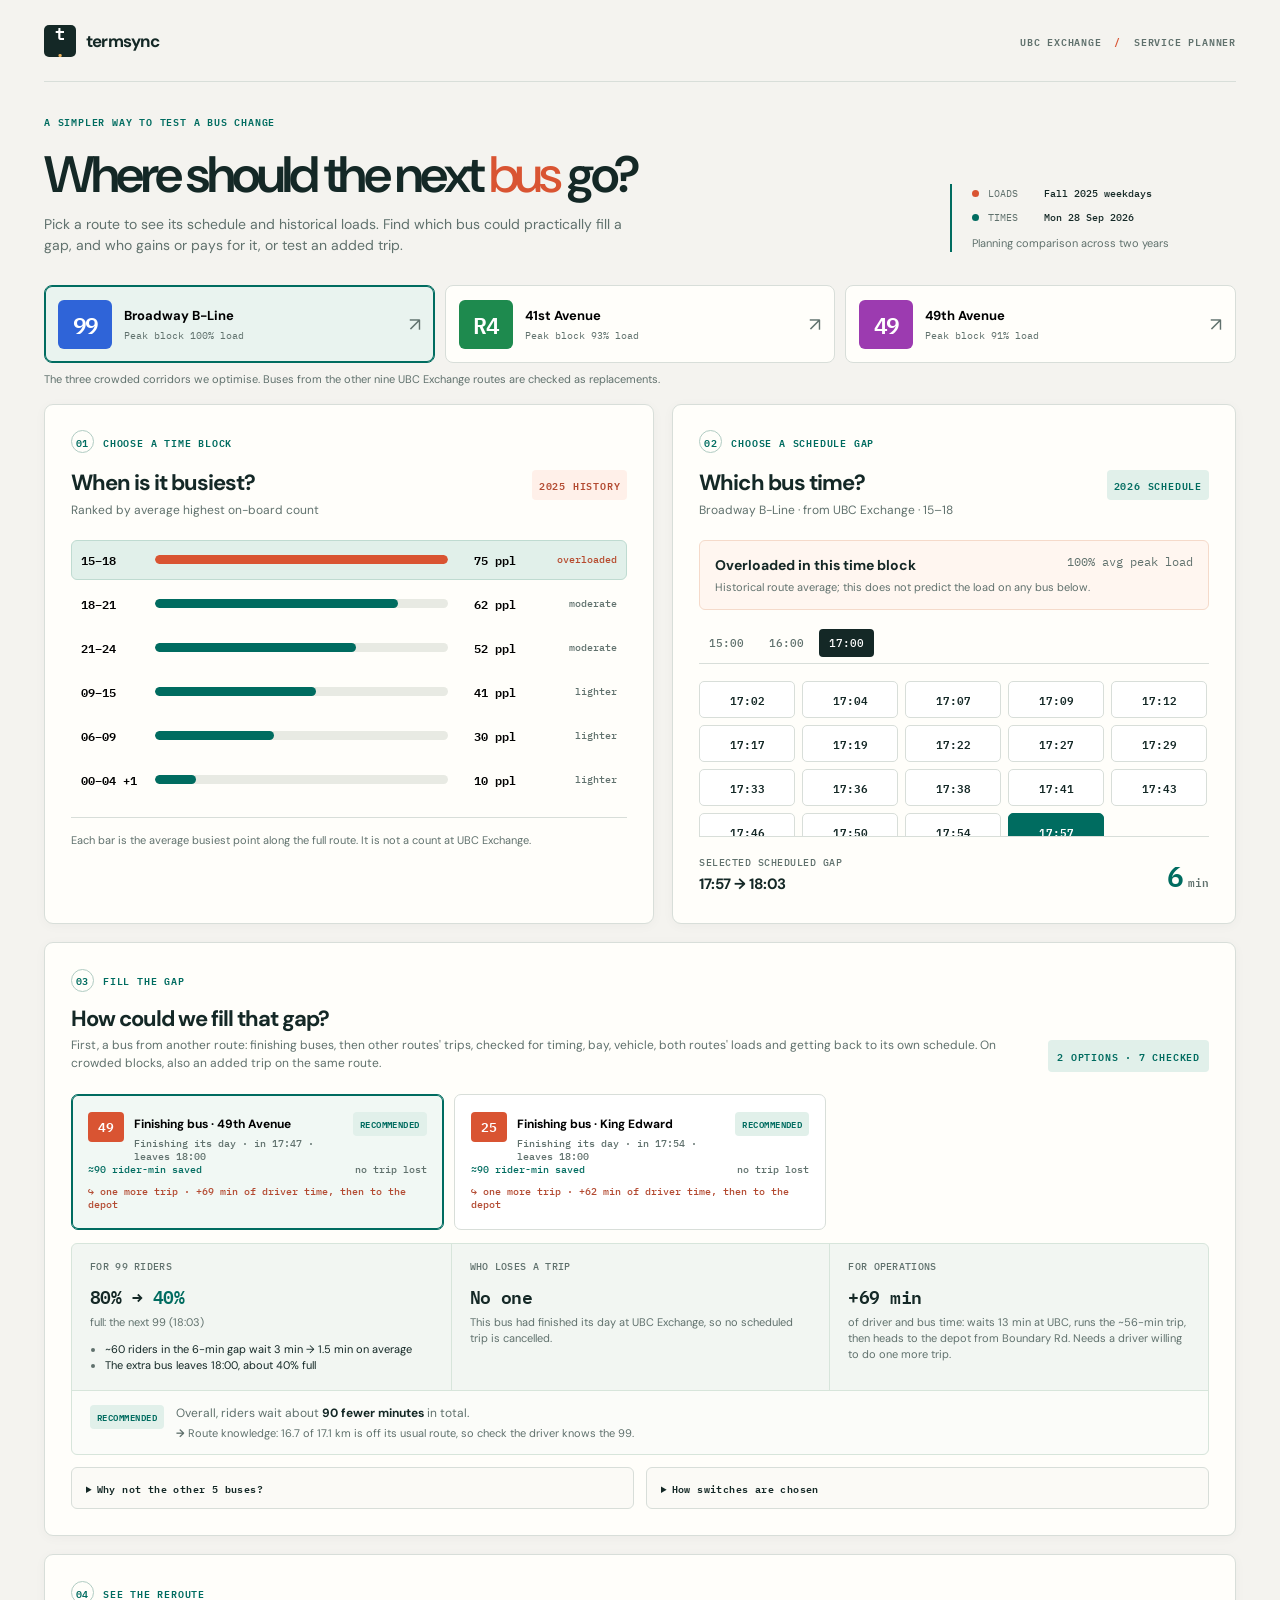
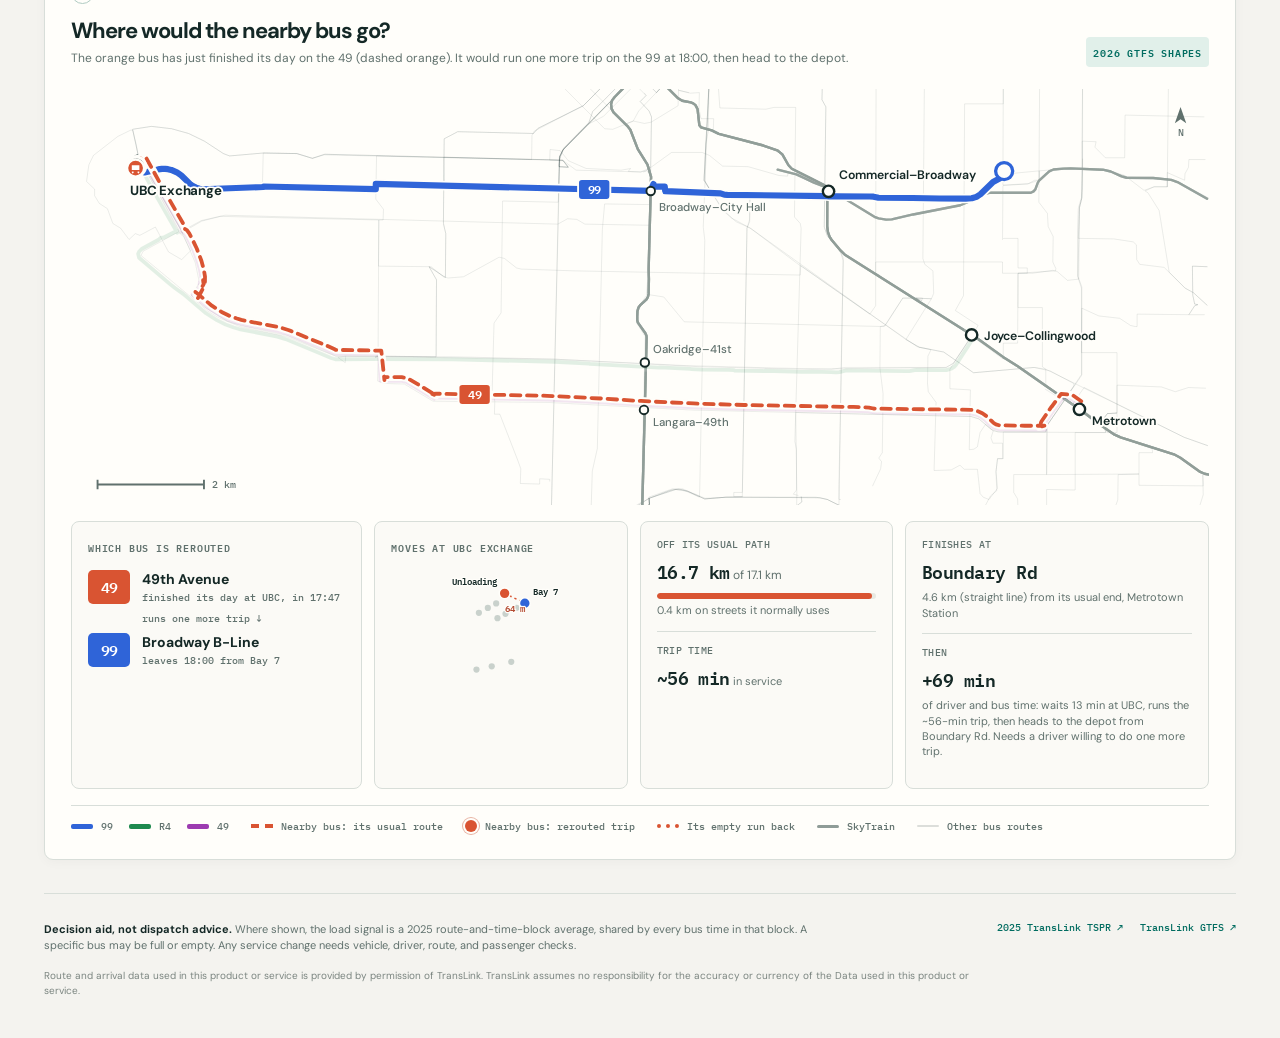
==== index.html @ 47a2dcf1 "Merge pull request #2 from Tjindl/switch-finder Switch finder" ====
<!doctype html>
<html lang="en">
  <head>
    <meta charset="utf-8" />
    <meta name="viewport" content="width=device-width, initial-scale=1" />
    <meta name="theme-color" content="#f4f3ef" />
    <title>Termsync — UBC Bus Planner</title>
    <link rel="preconnect" href="https://fonts.googleapis.com" />
    <link rel="preconnect" href="https://fonts.gstatic.com" crossorigin />
    <link href="https://fonts.googleapis.com/css2?family=DM+Sans:wght@400;500;600;700&family=IBM+Plex+Mono:wght@400;500;600&display=swap" rel="stylesheet" />
    <link rel="stylesheet" href="app/styles.css" />
    <script src="app/switching.js" defer></script>
    <script src="app/app.js" defer></script>
  </head>
  <body>
    <div class="shell">
      <header class="masthead">
        <a class="brand" href="./" aria-label="Termsync home"><span class="brand-mark">t<span>.</span></span><span>termsync</span></a>
        <span class="masthead-meta">UBC EXCHANGE <span class="meta-divider">/</span> SERVICE PLANNER</span>
      </header>

      <main>
        <section class="intro" aria-labelledby="page-title">
          <div>
            <p class="eyebrow">A simpler way to test a bus change</p>
            <h1 id="page-title">Where should the next <em>bus</em> go?</h1>
            <p class="intro-copy">Pick a route to see its schedule and historical loads. Find which bus could practically fill a gap, and who gains or pays for it, or test an added trip.</p>
          </div>
          <div class="snapshot-card" aria-label="Data periods">
            <div class="snapshot-line"><span class="snapshot-dot history"></span><span>LOADS</span><strong>Fall 2025 weekdays</strong></div>
            <div class="snapshot-line"><span class="snapshot-dot schedule"></span><span>TIMES</span><strong>Mon 28 Sep 2026</strong></div>
            <p>Planning comparison across two years</p>
          </div>
        </section>

        <nav class="route-nav" id="route-nav" aria-label="Choose a bus route"></nav>
        <p class="route-nav-note">The three crowded corridors we optimise. Buses from the other nine UBC Exchange routes are checked as replacements.</p>

        <div id="app-error" class="app-error" role="alert" hidden></div>
        <div id="app-content" hidden>
          <div class="work-grid">
            <section class="panel pressure-panel" aria-labelledby="pressure-title">
              <div class="section-topline"><span class="step">01</span><span>CHOOSE A TIME BLOCK</span></div>
              <div class="section-heading">
                <div><h2 id="pressure-title">When is it busiest?</h2><p id="pressure-subtitle">Ranked by average highest on-board count</p></div>
                <span class="source-tag" id="pressure-source">2025 HISTORY</span>
              </div>
              <div class="period-list" id="period-list"></div>
              <p class="small-note" id="pressure-note">Each bar is the average busiest point along the full route. It is not a count at UBC Exchange.</p>
            </section>

            <section class="panel schedule-panel" aria-labelledby="schedule-title">
              <div class="section-topline"><span class="step">02</span><span>CHOOSE A SCHEDULE GAP</span></div>
              <div class="section-heading">
                <div><h2 id="schedule-title">Which bus time?</h2><p id="schedule-subtitle"></p></div>
                <span class="source-tag schedule-tag">2026 SCHEDULE</span>
              </div>
              <div id="pressure-callout" class="pressure-callout"></div>
              <div id="hour-tabs" class="hour-tabs" role="tablist" aria-label="Choose an hour"></div>
              <div id="departure-list" class="departure-list" aria-label="Scheduled departures"></div>
              <div id="gap-summary" class="gap-summary"></div>
            </section>
          </div>

          <section class="panel candidates-panel" aria-labelledby="candidates-title">
            <div class="candidates-heading">
              <div>
                <div class="section-topline"><span class="step">03</span><span id="candidates-step">FILL THE GAP</span></div>
                <h2 id="candidates-title">How could we fill that gap?</h2>
                <p id="candidates-description">First, a bus from another route: finishing buses, then other routes' trips, checked for timing, bay, vehicle, both routes' loads and getting back to its own schedule. On crowded blocks, also an added trip on the same route.</p>
              </div>
              <span class="candidate-count" id="candidate-count"></span>
            </div>
            <div id="candidates-content"></div>
          </section>

          <section class="panel map-panel" id="map-panel" aria-labelledby="map-title" hidden>
            <div class="candidates-heading">
              <div>
                <div class="section-topline"><span class="step">04</span><span id="map-step">SEE THE REROUTE</span></div>
                <h2 id="map-title">Where would the nearby bus go?</h2>
                <p id="map-subtitle"></p>
              </div>
              <span class="source-tag schedule-tag">2026 GTFS SHAPES</span>
            </div>
            <div class="map-body">
              <div id="route-map" class="route-map"></div>
              <aside id="reroute" class="reroute" aria-live="polite"></aside>
            </div>
            <div class="map-legend" aria-hidden="true">
              <div id="map-legend-routes" class="map-legend-routes"></div>
              <span class="donor-only"><i class="key-line is-donor"></i>Nearby bus: its usual route</span>
              <span class="donor-only"><i class="key-dot"></i>Nearby bus: rerouted trip</span>
              <span class="donor-only"><i class="key-line is-empty"></i>Its empty run back</span>
              <span><i class="key-line is-rail"></i>SkyTrain</span>
              <span><i class="key-line is-network"></i>Other bus routes</span>
            </div>
          </section>
        </div>
      </main>

      <footer class="footer">
        <div class="footer-main"><strong>Decision aid, not dispatch advice.</strong> Where shown, the load signal is a 2025 route-and-time-block average, shared by every bus time in that block. A specific bus may be full or empty. Any service change needs vehicle, driver, route, and passenger checks.</div>
        <div class="footer-sources"><a href="https://www.translink.ca/tspr" target="_blank" rel="noopener noreferrer">2025 TransLink TSPR ↗</a><a href="https://www.translink.ca/about-us/doing-business-with-translink/app-developer-resources/gtfs/gtfs-data" target="_blank" rel="noopener noreferrer">TransLink GTFS ↗</a></div>
        <small>Route and arrival data used in this product or service is provided by permission of TransLink. TransLink assumes no responsibility for the accuracy or currency of the Data used in this product or service.</small>
      </footer>
    </div>
  </body>
</html>
---- app/styles.css ----
:root {
  --paper: #f4f3ef;
  --white: #fffefa;
  --ink: #142826;
  --muted: #60716d;
  --line: #d8ded9;
  --teal: #006c60;
  --teal-soft: #e1f0ea;
  --orange: #d95432;
  --orange-soft: #fff0e9;
  --sand: #e8e9e2;
  /* Route numbers remain visible alongside colours in the selector and map. */
  --route-99: #2f64d8;
  --route-R4: #1e8a4e;
  --route-49: #9c3bb0;
  --route-9: #945c0c;
  --route-44: #b23469;
  --route-84: #007783;
  --route-4: #4e6a2b;
  --route-14: #865d1f;
  --route-25: #504fa3;
  --route-33: #795083;
  --route-68: #3b6479;
  --route-N17: #35425e;
  --mono: "IBM Plex Mono", ui-monospace, monospace;
  --sans: "DM Sans", "Avenir Next", sans-serif;
}

* { box-sizing: border-box; }
html { scroll-behavior: smooth; }
body { margin: 0; background: var(--paper); color: var(--ink); font-family: var(--sans); }
button { font: inherit; }
button:focus-visible, a:focus-visible { outline: 3px solid var(--orange); outline-offset: 3px; }
.shell { max-width: 1330px; margin: 0 auto; padding: 0 44px; }

.masthead { height: 82px; display: flex; align-items: center; justify-content: space-between; border-bottom: 1px solid var(--line); }
.brand { display: inline-flex; align-items: center; gap: 10px; color: var(--ink); text-decoration: none; font-size: 17px; font-weight: 700; letter-spacing: -.045em; }
.brand-mark { display: grid; place-items: center; height: 32px; width: 32px; color: #fff; background: var(--ink); border-radius: 5px; font-family: var(--mono); font-weight: 600; line-height: 1; }
.brand-mark span { color: #eeb15a; }
.masthead-meta, .eyebrow, .section-topline, .source-tag, .candidate-count { font-family: var(--mono); font-size: 10px; font-weight: 600; letter-spacing: .08em; }
.masthead-meta { color: var(--muted); }
.meta-divider { color: var(--orange); padding: 0 6px; }

.intro { display: flex; justify-content: space-between; align-items: flex-end; gap: 32px; padding: 30px 0 29px; }
.eyebrow { text-transform: uppercase; color: var(--teal); margin: 0 0 18px; }
h1 { margin: 0; font-size: clamp(36px, 4vw, 54px); line-height: 1.04; letter-spacing: -.065em; font-weight: 600; }
h1 em { color: var(--orange); font-weight: 500; font-style: normal; }
.intro-copy { max-width: 580px; color: var(--muted); line-height: 1.5; font-size: 14px; margin: 13px 0 0; }
.snapshot-card { min-width: 286px; border-left: 2px solid var(--teal); padding: 3px 0 2px 20px; margin-bottom: 4px; }
.snapshot-line { display: grid; grid-template-columns: 7px 47px 1fr; align-items: center; gap: 9px; margin: 0 0 11px; font-family: var(--mono); font-size: 10px; color: var(--muted); }
.snapshot-line strong { color: var(--ink); font-weight: 500; white-space: nowrap; }
.snapshot-dot { width: 7px; height: 7px; border-radius: 50%; }
.snapshot-dot.history { background: var(--orange); }
.snapshot-dot.schedule { background: var(--teal); }
.snapshot-card p { margin: 12px 0 0; color: var(--muted); font-size: 11px; }

.route-nav { display: grid; grid-template-columns: repeat(3, minmax(0, 1fr)); gap: 10px; margin-bottom: 9px; }
.route-nav-note { color: var(--muted); font-size: 11px; margin: 0 0 18px; }
.route-button { display: flex; align-items: center; gap: 12px; border: 1px solid var(--line); background: var(--white); min-height: 78px; padding: 12px 13px; text-align: left; cursor: pointer; border-radius: 8px; transition: border-color .18s ease, transform .18s ease, background .18s ease; }
.route-button:hover { transform: translateY(-2px); border-color: var(--teal); }
.route-button[aria-pressed="true"] { border-color: var(--teal); background: #e9f3ef; box-shadow: inset 0 0 0 1px var(--teal); }
.route-number { display: grid; place-items: center; flex: none; min-width: 54px; height: 49px; padding: 0 5px; border-radius: 6px; background: var(--route-color, var(--ink)); color: #fff; font-family: var(--mono); font-size: 23px; font-weight: 600; letter-spacing: -.08em; }
.route-info { min-width: 0; }
.route-info strong { display: block; font-size: 13px; font-weight: 700; white-space: nowrap; overflow: hidden; text-overflow: ellipsis; }
.route-info small { display: block; font-family: var(--mono); color: var(--muted); font-size: 10px; margin-top: 5px; }
.route-arrow { margin-left: auto; color: var(--muted); font-size: 19px; }

.work-grid { display: grid; grid-template-columns: minmax(0, 1.04fr) minmax(0, .96fr); gap: 18px; }
.panel { min-width: 0; background: var(--white); border: 1px solid var(--line); border-radius: 9px; box-shadow: 0 2px 12px rgba(20,40,38,.035); }
.pressure-panel, .schedule-panel { min-height: 466px; padding: 25px 26px; }
.section-topline { display: flex; align-items: center; gap: 9px; color: var(--teal); }
.step { display: grid; place-items: center; width: 23px; height: 23px; border: 1px solid #b1ccc3; border-radius: 50%; font-size: 10px; }
.section-heading { display: flex; justify-content: space-between; align-items: start; gap: 12px; margin: 17px 0 21px; }
h2 { margin: 0; font-weight: 700; font-size: 22px; letter-spacing: -.045em; line-height: 1.15; }
.section-heading p, .candidates-heading p { margin: 6px 0 0; color: var(--muted); font-size: 12px; line-height: 1.45; }
.source-tag { color: #b34a31; background: var(--orange-soft); border-radius: 4px; padding: 6px 7px; white-space: nowrap; }
.source-tag.schedule-tag { background: var(--teal-soft); color: var(--teal); }

.period-list { display: flex; flex-direction: column; gap: 4px; }
.period-row { display: grid; grid-template-columns: 64px minmax(0,1fr) 58px 91px; align-items: center; gap: 10px; width: 100%; border: 1px solid transparent; background: transparent; padding: 9px 9px; border-radius: 6px; cursor: pointer; text-align: left; transition: background .15s ease, border-color .15s ease; }
.period-row:hover { background: #f2f6f2; }
.period-row[aria-pressed="true"] { background: var(--teal-soft); border-color: #bfdbd1; }
.period-time { font: 600 12px var(--mono); white-space: nowrap; }
.bar-track { position: relative; display: block; height: 9px; background: #e8eae3; border-radius: 30px; overflow: hidden; }
.bar-fill { display: block; height: 100%; background: var(--teal); border-radius: 30px; }
.period-row.is-high .bar-fill { background: var(--orange); }
.period-value { text-align: right; font: 600 12px var(--mono); white-space: nowrap; }
.period-state { text-align: right; font: 500 10px var(--mono); color: var(--muted); white-space: nowrap; }
.period-row.is-high .period-state { color: #b64a2d; }
.small-note { color: var(--muted); font-size: 11px; line-height: 1.5; border-top: 1px solid var(--line); padding-top: 14px; margin: 17px 0 0; }

.pressure-callout { border: 1px solid #dfebe5; background: #f2f8f4; border-radius: 6px; padding: 13px 15px; margin-bottom: 19px; }
.pressure-callout.is-high { background: #fff6f0; border-color: #f5daca; }
.pressure-callout strong { font-size: 14px; font-weight: 700; }
.pressure-callout span { font-family: var(--mono); font-size: 12px; color: var(--muted); float: right; }
.pressure-callout p { color: var(--muted); font-size: 11px; margin: 5px 0 0; line-height: 1.45; }
.hour-tabs { display: flex; overflow-x: auto; gap: 5px; border-bottom: 1px solid var(--line); padding-bottom: 6px; scrollbar-width: thin; }
.hour-tab { flex: none; border: 0; background: transparent; color: var(--muted); cursor: pointer; border-radius: 4px; padding: 7px 10px; font: 500 11px var(--mono); }
.hour-tab:hover { background: var(--paper); }
.hour-tab[aria-selected="true"] { background: var(--ink); color: white; }
.departure-list { display: grid; grid-template-columns: repeat(5, minmax(0, 1fr)); align-content: start; gap: 7px; min-height: 124px; max-height: 172px; overflow-y: auto; padding: 17px 2px 12px 0; scrollbar-width: thin; }
.departure { border: 1px solid var(--line); border-radius: 5px; background: #fff; padding: 8px 3px; cursor: pointer; color: var(--ink); font: 600 11px var(--mono); }
.departure:hover { border-color: var(--teal); }
.departure[aria-pressed="true"] { background: var(--teal); border-color: var(--teal); color: white; }
.empty-departures { grid-column: 1 / -1; color: var(--muted); font-size: 12px; padding: 8px 0; }
.gap-summary { display: flex; align-items: center; justify-content: space-between; gap: 15px; border-top: 1px solid var(--line); padding-top: 16px; }
.gap-summary .gap-label { display: block; color: var(--muted); font: 500 10px var(--mono); text-transform: uppercase; letter-spacing: .05em; margin-bottom: 4px; }
.gap-summary strong { font-size: 15px; letter-spacing: -.035em; }
.gap-number { color: var(--teal); font: 600 28px var(--mono); white-space: nowrap; }
.gap-number small { font-size: 11px; margin-left: 4px; color: var(--muted); }

.candidates-panel { margin: 18px 0 0; padding: 26px; }
.candidates-heading { display: flex; justify-content: space-between; gap: 20px; align-items: end; margin-bottom: 22px; }
.candidates-heading h2 { margin-top: 14px; }
.candidate-count { color: var(--teal); background: var(--teal-soft); padding: 7px 9px; border-radius: 4px; white-space: nowrap; }
.candidate-grid { display: grid; grid-template-columns: repeat(3, minmax(0,1fr)); gap: 10px; }
.candidate { border: 1px solid var(--line); border-radius: 7px; background: #fff; padding: 16px; text-align: left; cursor: pointer; min-height: 136px; transition: border-color .15s ease, background .15s ease; }
.candidate:hover { border-color: var(--teal); }
.candidate[aria-pressed="true"] { border-color: var(--teal); background: #f1f8f4; box-shadow: inset 0 0 0 1px var(--teal); }
.candidate-top { display: flex; align-items: start; gap: 10px; }
.candidate-route { display: grid; place-items: center; min-width: 36px; height: 30px; padding: 0 5px; border-radius: 4px; background: var(--orange); color: #fff; font: 600 13px var(--mono); }
.candidate-name { font-size: 12px; font-weight: 700; line-height: 1.2; }
.candidate-time { display: block; margin-top: 4px; color: var(--muted); font: 500 10px var(--mono); }
.candidate-divider { height: 1px; background: var(--line); margin: 15px 0 12px; }
.candidate-facts { display: flex; justify-content: space-between; gap: 6px; font: 500 10px var(--mono); color: var(--teal); }
.candidate-facts span:last-child { color: var(--muted); }
.candidate-reroute { display: block; margin-top: 9px; font: 500 10px var(--mono); color: #b34a31; }
.verdict-badge { flex: none; margin-left: auto; padding: 4px 7px; border-radius: 4px; font: 600 9px var(--mono); letter-spacing: .05em; text-transform: uppercase; white-space: nowrap; }
.verdict-badge.is-recommended { color: var(--teal); background: var(--teal-soft); }
.verdict-badge.is-workable { color: #9a3b22; background: var(--orange-soft); }
.switch-detail { display: grid; grid-template-columns: repeat(3, minmax(0, 1fr)); gap: 0; margin-top: 13px; background: #f2f6f2; border: 1px solid #d7e5db; border-radius: 6px; }
.switch-col { padding: 16px 18px; min-width: 0; }
.switch-col + .switch-col { border-left: 1px solid #d7e5db; }
.switch-col .metric-label { display: block; font: 500 10px var(--mono); color: var(--muted); letter-spacing: .03em; margin-bottom: 8px; }
.switch-col strong { font: 600 18px var(--mono); letter-spacing: -.03em; }
.switch-col strong span { color: var(--teal); }
.switch-col.is-cost strong span { color: var(--orange); }
.switch-col > small { display: block; margin-top: 4px; color: var(--muted); font-size: 11px; line-height: 1.45; }
.switch-col ul { margin: 10px 0 0; padding: 0 0 0 15px; color: var(--ink); font-size: 11px; line-height: 1.5; }
.switch-col li::marker { color: var(--muted); }
.switch-summary { grid-column: 1 / -1; display: flex; align-items: start; gap: 12px; padding: 13px 18px; border-top: 1px solid #d7e5db; background: #fbfcf9; border-radius: 0 0 6px 6px; }
.switch-summary .verdict-badge { margin: 1px 0 0; }
.switch-summary p { margin: 0; font-size: 12px; line-height: 1.5; color: var(--muted); }
.switch-summary p strong { color: var(--ink); }
.switch-caution { display: block; margin-top: 3px; color: #9a3b22; font-size: 11px; }
.switch-caution::before { content: "! "; font-weight: 700; }
.switch-check { display: block; margin-top: 3px; color: var(--muted); font-size: 11px; }
.switch-check::before { content: "→ "; font-weight: 700; }
.switch-extras { display: grid; grid-template-columns: 1fr 1fr; gap: 12px; margin-top: 12px; align-items: start; }
.switch-more { border: 1px solid var(--line); border-radius: 6px; background: #fbfaf6; padding: 0 14px; font-size: 11px; color: var(--muted); }
.switch-more summary { cursor: pointer; padding: 11px 0; font: 600 10px var(--mono); letter-spacing: .04em; color: var(--ink); }
.switch-more[open] summary { border-bottom: 1px solid var(--line); margin-bottom: 8px; }
.rejected-list, .method-list { margin: 0 0 12px; padding: 0; line-height: 1.45; }
.rejected-list { list-style: none; max-height: 260px; overflow: auto; }
.rejected-list li { display: grid; grid-template-columns: 34px 58px 1fr; gap: 8px; align-items: start; padding: 6px 0; }
.rejected-list li + li { border-top: 1px dashed var(--line); }
.mini-chip { display: grid; place-items: center; height: 20px; border-radius: 3px; background: #c8cfca; color: var(--ink); font: 600 10px var(--mono); }
.rejected-time { font: 500 10px var(--mono); padding-top: 3px; }
.method-list { padding-left: 17px; }
.method-list li { margin-bottom: 6px; }
.method-list strong { color: var(--ink); }
.method-note { margin: 0 0 12px; }
.no-candidates { display: flex; align-items: center; gap: 20px; border: 1px dashed #d1d9d2; background: #f7f8f4; border-radius: 6px; padding: 23px 25px; }
.no-candidates-icon { display: grid; place-items: center; flex: none; width: 36px; height: 36px; border: 1px solid #bdc8be; border-radius: 50%; color: var(--muted); font: 600 17px var(--mono); }
.no-candidates strong { font-size: 13px; }
.no-candidates p { margin: 5px 0 0; font-size: 11px; line-height: 1.45; color: var(--muted); }
.try-button { flex: none; margin-left: auto; background: transparent; color: var(--teal); border: 1px solid #a8c9be; border-radius: 4px; padding: 9px 11px; font: 600 10px var(--mono); cursor: pointer; }
.try-button:hover { background: var(--teal-soft); }
.extra-plan { margin-top: 14px; padding: 20px 22px; border: 1px solid #a8cec1; border-radius: 8px; background: #edf7f1; }
.extra-kicker { display: block; color: var(--teal); font: 600 10px var(--mono); letter-spacing: .07em; }
.extra-plan h3 { margin: 8px 0; font-size: 21px; line-height: 1.2; letter-spacing: -.04em; }
.extra-plan p { max-width: 900px; margin: 0; color: var(--muted); font-size: 12px; line-height: 1.5; }
.extra-sequence { display: grid; grid-template-columns: repeat(3, minmax(0, 1fr)); gap: 10px; margin: 17px 0 13px; }
.extra-sequence span { display: block; padding: 11px 13px; border: 1px solid #cadbd1; border-radius: 6px; background: var(--white); color: var(--ink); font: 600 16px var(--mono); }
.extra-sequence span.is-added { border-color: var(--teal); background: var(--teal); color: white; }
.extra-sequence small { display: block; margin-top: 4px; font: 500 10px var(--mono); }
.extra-metrics { display: flex; flex-wrap: wrap; gap: 10px 26px; padding-bottom: 13px; color: var(--muted); font: 500 11px var(--mono); }
.extra-metrics strong { margin-left: 5px; color: var(--ink); font-weight: 600; }
.extra-plan p.extra-caveat, .extra-plan p.extra-context { border-top: 1px solid #c7dfd2; padding-top: 11px; font-size: 11px; }
.extra-plan p.extra-context { margin-top: 10px; }
.extra-context a { color: var(--teal); font-weight: 700; }

.map-panel { margin: 18px 0 0; padding: 26px; }
.map-body { display: flex; flex-direction: column; gap: 16px; }
.route-map svg { display: block; width: 100%; height: auto; }
.map-network { fill: none; stroke: var(--ink); stroke-opacity: .09; stroke-width: 1; stroke-linejoin: round; stroke-linecap: round; }
.map-rail { fill: none; stroke: #8f9c97; stroke-opacity: .75; stroke-width: 2.5; stroke-linejoin: round; stroke-linecap: round; }
.map-route { cursor: pointer; transition: opacity .2s ease; }
.map-route path, .map-donor, .map-donor-casing { fill: none; stroke-linejoin: round; stroke-linecap: round; }
.map-casing { stroke: var(--white); stroke-width: 10; }
.map-line { stroke: var(--route-line); stroke-width: 4; transition: stroke-width .18s ease; }
.map-hit { stroke: transparent; stroke-width: 24; }
.map-route:hover .map-line { stroke-width: 5.5; }
.map-route.is-selected .map-line { stroke-width: 6.5; }
.map-route.is-faded { opacity: .12; }
.map-route:not(.is-selected):not(.is-faded) { opacity: .22; }
.map-route:not(.is-selected) .map-chip { display: none; }
.map-route.is-selected { cursor: default; }
.map-chip rect { fill: var(--route-line, var(--ink)); stroke: var(--white); stroke-width: 2; }
.map-chip text { fill: #fff; font: 600 13px var(--mono); text-anchor: middle; letter-spacing: -.04em; }
.map-chip.is-donor rect { fill: var(--orange); }
.map-donor-casing { stroke: var(--white); stroke-width: 8; }
.map-donor { stroke: var(--orange); stroke-width: 4; stroke-dasharray: 10 7; }
.map-end-gap { stroke: var(--orange); stroke-width: 2; stroke-dasharray: 2 5; stroke-linecap: round; }
.map-empty-run { stroke: var(--orange); stroke-width: 3; stroke-dasharray: 0.5 7; stroke-linecap: round; }
.map-gap-label { fill: #b34a31; font: 600 12px var(--mono); paint-order: stroke; stroke: var(--white); stroke-width: 4px; stroke-linejoin: round; }
.map-end circle { fill: var(--white); stroke-width: 3.5; }
.map-end.is-covered circle { stroke: var(--route-line); }
.map-end.is-usual circle { stroke: var(--orange); }
.map-end text { fill: #b34a31; font: 600 12px var(--sans); paint-order: stroke; stroke: var(--white); stroke-width: 4px; stroke-linejoin: round; }
.map-bus circle { fill: var(--orange); stroke: var(--white); stroke-width: 2.5; }
.map-bus path { fill: #fff; }
.map-station circle { fill: var(--white); stroke: var(--ink); stroke-width: 2.5; }
.map-station text { fill: var(--ink); font: 600 13px var(--sans); paint-order: stroke; stroke: var(--white); stroke-width: 4px; stroke-linejoin: round; }
.map-station.is-minor circle { stroke-width: 2; }
.map-station.is-minor text { fill: var(--muted); font-weight: 500; font-size: 12px; }
.map-ubc circle { fill: var(--ink); stroke: var(--white); stroke-width: 3; }
.map-ubc .map-ubc-core { fill: var(--white); stroke: none; }
.map-ubc text { fill: var(--ink); font: 700 14px var(--sans); letter-spacing: -.02em; paint-order: stroke; stroke: var(--white); stroke-width: 4px; stroke-linejoin: round; }
.bay-inset { display: block; width: 100%; height: auto; }
.bay circle { fill: #c9d1cc; }
.bay.is-target circle { fill: var(--route-line); stroke: var(--white); stroke-width: 2; }
.bay.is-donor circle { fill: var(--orange); stroke: var(--white); stroke-width: 2; }
.bay text { fill: var(--ink); font: 600 11px var(--mono); paint-order: stroke; stroke: var(--white); stroke-width: 3px; }
.bay-link { stroke: var(--orange); stroke-width: 2; stroke-dasharray: 3 4; }
.bay-distance { fill: #b34a31; font: 600 11px var(--mono); text-anchor: middle; paint-order: stroke; stroke: var(--white); stroke-width: 3px; }
.map-scale path { fill: none; stroke: var(--muted); stroke-width: 2; }
.map-scale text, .map-north text { fill: var(--muted); font: 500 11px var(--mono); }
.map-north path { fill: var(--muted); }

.reroute { display: grid; grid-template-columns: 1.15fr 1fr 1fr 1.2fr; gap: 12px; }
.reroute-card { border: 1px solid var(--line); border-radius: 8px; background: #fbfaf6; padding: 16px; min-width: 0; }
.reroute-card.is-wide { grid-column: span 3; }
.reroute-eyebrow { display: block; font: 600 10px var(--mono); letter-spacing: .08em; color: var(--muted); margin-bottom: 14px; }
.chip { display: grid; place-items: center; flex: none; min-width: 42px; height: 34px; padding: 0 6px; border-radius: 5px; background: var(--route-color, var(--ink)); color: #fff; font: 600 15px var(--mono); letter-spacing: -.05em; }
.chip.is-donor { background: var(--orange); }
.reroute-pair { display: flex; align-items: center; gap: 12px; }
.reroute-pair strong, .route-key strong { display: block; font-size: 14px; }
.reroute-pair small, .route-key small { display: block; margin-top: 3px; color: var(--muted); font: 500 10px var(--mono); }
.reroute-arrow { margin: 8px 0 8px 54px; color: var(--muted); font: 500 10px var(--mono); }
.reroute-facts { margin: 0; }
.reroute-facts div { padding: 0 0 12px; }
.reroute-facts div + div { border-top: 1px solid var(--line); padding-top: 12px; }
.reroute-facts dt { font: 500 10px var(--mono); color: var(--muted); letter-spacing: .03em; text-transform: uppercase; margin-bottom: 5px; }
.reroute-facts dd { margin: 0; font-size: 12px; color: var(--muted); }
.reroute-facts dd strong { font: 600 18px var(--mono); color: var(--ink); letter-spacing: -.03em; }
.reroute-facts dd small { display: block; margin-top: 4px; font-size: 11px; line-height: 1.4; }
.reroute-facts dd small.inline { display: inline; }
.reroute-bar { display: block; height: 6px; margin-top: 7px; border-radius: 3px; background: var(--sand); overflow: hidden; }
.reroute-bar i { display: block; height: 100%; background: var(--orange); border-radius: 3px; }
.reroute-note { margin: 12px 0 0; font-size: 11px; line-height: 1.5; color: var(--muted); }
.reroute-card > .reroute-note:first-of-type { margin-top: 0; }
.route-key { list-style: none; margin: 0; padding: 0; display: grid; grid-template-columns: repeat(3, minmax(0, 1fr)); gap: 10px; }
.route-key li { display: flex; align-items: center; gap: 12px; padding: 8px; border-radius: 6px; }
.route-key li.is-selected { background: var(--teal-soft); }

.map-legend { display: flex; flex-wrap: wrap; gap: 8px 22px; border-top: 1px solid var(--line); padding-top: 14px; margin-top: 16px; font: 500 10px var(--mono); color: var(--muted); }
.map-legend-routes { display: flex; flex-wrap: wrap; gap: 8px 16px; }
.map-legend span { display: inline-flex; align-items: center; gap: 8px; }
.map-legend .donor-only { display: none; }
.map-panel.has-swap .map-legend .donor-only { display: inline-flex; }
.key-line { display: inline-block; width: 22px; height: 5px; border-radius: 2px; }
.key-line.is-donor { height: 0; border-top: 4px dashed var(--orange); border-radius: 0; }
.key-line.is-rail { background: #8f9c97; height: 3px; }
.key-line.is-network { background: var(--ink); opacity: .15; height: 2px; }
.key-line.is-empty { height: 0; border-top: 4px dotted var(--orange); border-radius: 0; }
.key-dot { display: inline-block; width: 12px; height: 12px; border-radius: 50%; background: var(--orange); box-shadow: 0 0 0 2px var(--white), 0 0 0 3px #e8b4a4; }

.footer { display: grid; grid-template-columns: 1fr auto; gap: 14px 30px; border-top: 1px solid var(--line); padding: 27px 0 40px; margin-top: 33px; }
.footer-main { max-width: 800px; color: var(--muted); line-height: 1.5; font-size: 11px; }
.footer-main strong { color: var(--ink); }
.footer-sources { display: flex; gap: 17px; align-items: start; }
.footer-sources a { color: var(--teal); text-decoration: none; font: 500 10px var(--mono); white-space: nowrap; }
.footer-sources a:hover { text-decoration: underline; }
.footer small { grid-column: 1 / -1; max-width: 950px; color: #7b8580; font-size: 10px; line-height: 1.5; }
.app-error { border: 1px solid #ecbda9; border-radius: 6px; background: #fff0e9; padding: 15px; color: #a74127; margin: 15px 0; }

@media (max-width: 1050px) {
  .shell { padding: 0 24px; }
  .intro { align-items: start; }
  .snapshot-card { min-width: 240px; }
  .route-nav { grid-template-columns: repeat(3, minmax(0, 1fr)); }
  .route-button { gap: 10px; padding: 12px; }
  .route-info strong { font-size: 13px; }
  .work-grid { grid-template-columns: 1fr; }
  .reroute { grid-template-columns: 1fr 1fr; }
  .reroute-card.is-wide { grid-column: 1 / -1; }
  .route-key { grid-template-columns: 1fr; }
  .pressure-panel, .schedule-panel { min-height: auto; }
}
@media (max-width: 700px) {
  .shell { padding: 0 16px; }
  .masthead { height: 66px; }
  .masthead-meta { font-size: 9px; }
  .intro { flex-direction: column; gap: 24px; padding: 32px 0; }
  h1 { font-size: clamp(38px, 10vw, 50px); }
  .intro-copy { font-size: 13px; }
  .snapshot-card { width: 100%; }
  .route-nav { gap: 6px; }
  .route-nav-note { line-height: 1.45; }
  .route-button { display: block; padding: 9px; min-height: 87px; }
  .route-number { width: 40px; min-width: 40px; height: 35px; font-size: 17px; margin-bottom: 7px; }
  .route-info strong { font-size: 11px; }
  .route-info small, .route-arrow { display: none; }
  .pressure-panel, .schedule-panel, .candidates-panel, .map-panel { padding: 19px; }
  .map-station.is-minor { display: none; }
  .section-heading { margin-bottom: 15px; }
  .source-tag { font-size: 8px; }
  .period-row { grid-template-columns: 55px 1fr 49px 66px; gap: 6px; padding: 8px 5px; }
  .period-time, .period-value { font-size: 10px; }
  .period-state { font-size: 8px; }
  .candidate-grid { grid-template-columns: 1fr; }
  .candidates-heading { flex-wrap: wrap; }
  .candidate { min-height: auto; }
  .switch-detail { grid-template-columns: 1fr; }
  .switch-col + .switch-col { border-left: 0; border-top: 1px solid #d7e5db; }
  .switch-extras { grid-template-columns: 1fr; }
  .switch-summary { flex-direction: column; gap: 8px; }
  .no-candidates { align-items: start; flex-wrap: wrap; gap: 12px; padding: 17px; }
  .try-button { margin: 0 0 0 48px; }
  .extra-plan { padding: 17px; }
  .extra-plan h3 { font-size: 18px; }
  .extra-sequence { gap: 5px; }
  .extra-sequence span { padding: 9px 7px; font-size: 11px; }
  .extra-sequence small { font-size: 8px; }
  .footer { display: block; }
  .footer-sources { margin: 17px 0; }
}
@media (prefers-reduced-motion: reduce) {
  html { scroll-behavior: auto; }
  .route-button, .map-line { transition: none; }
}
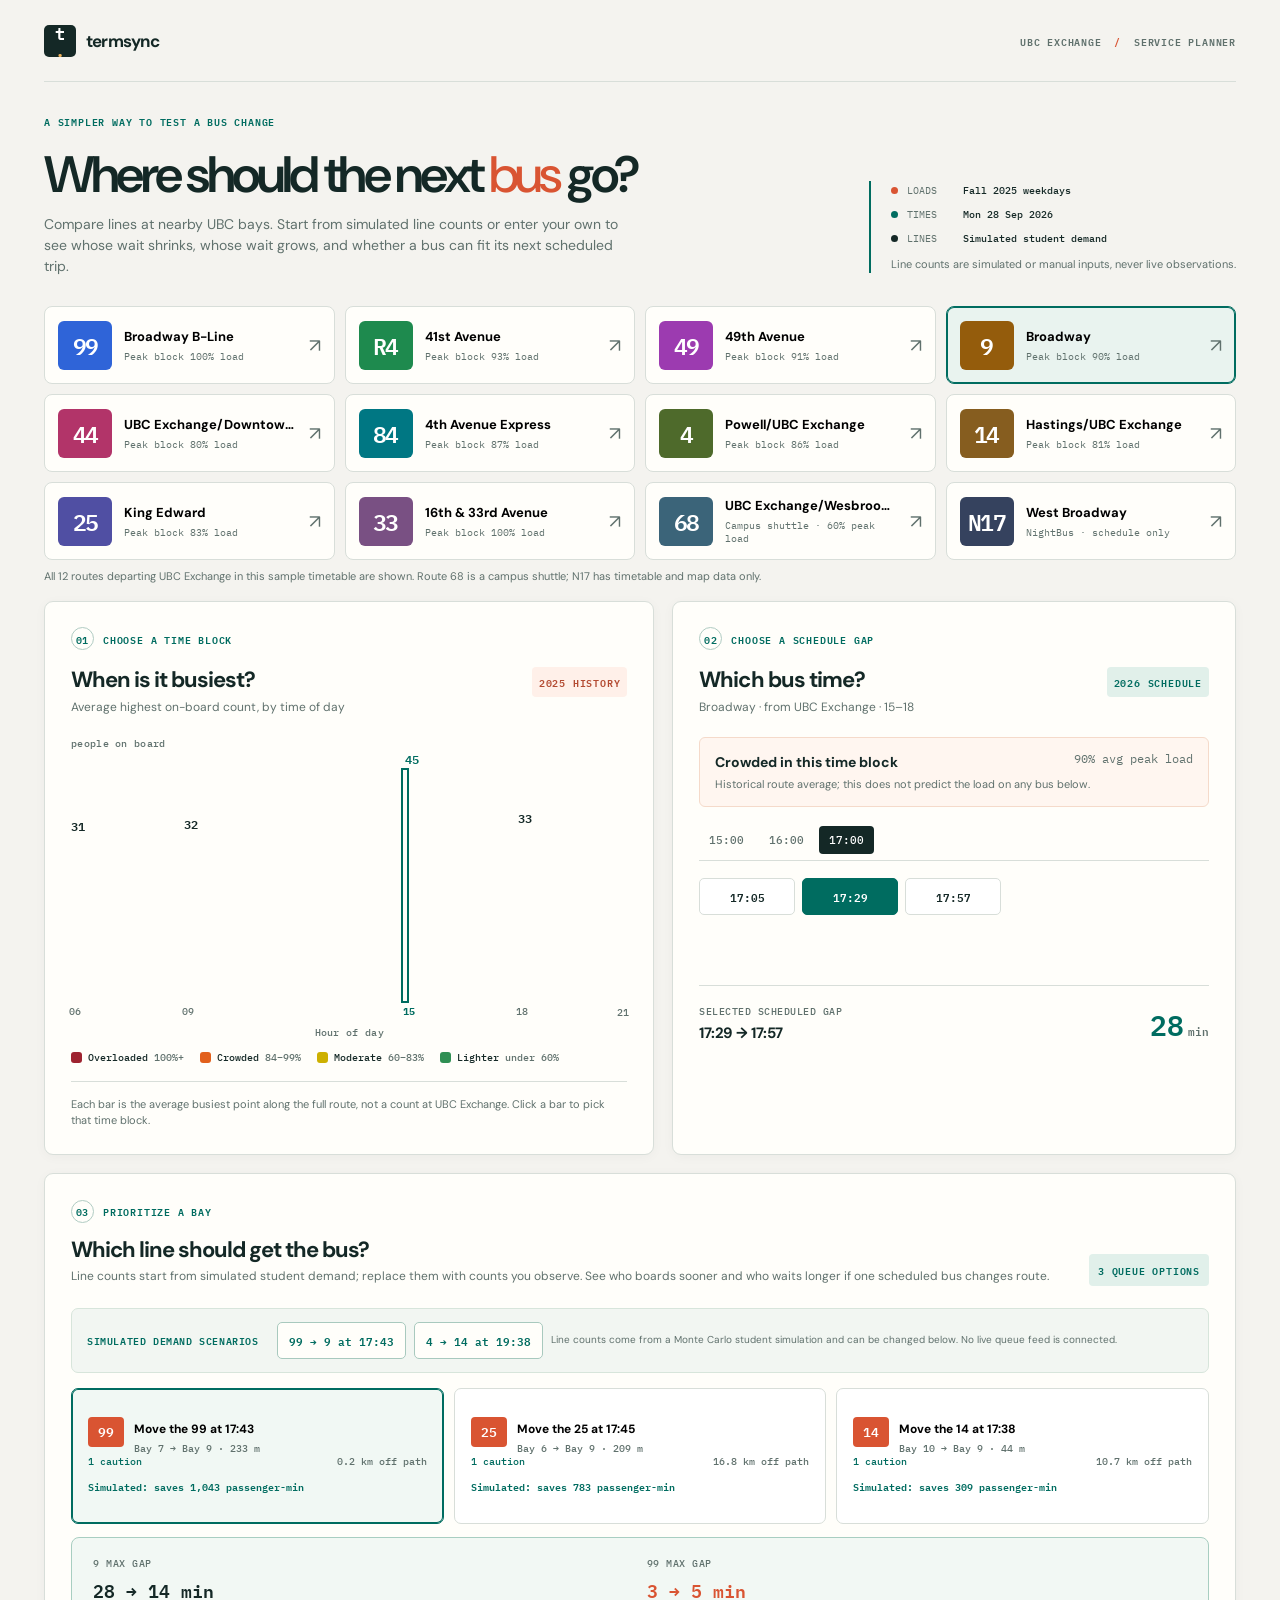
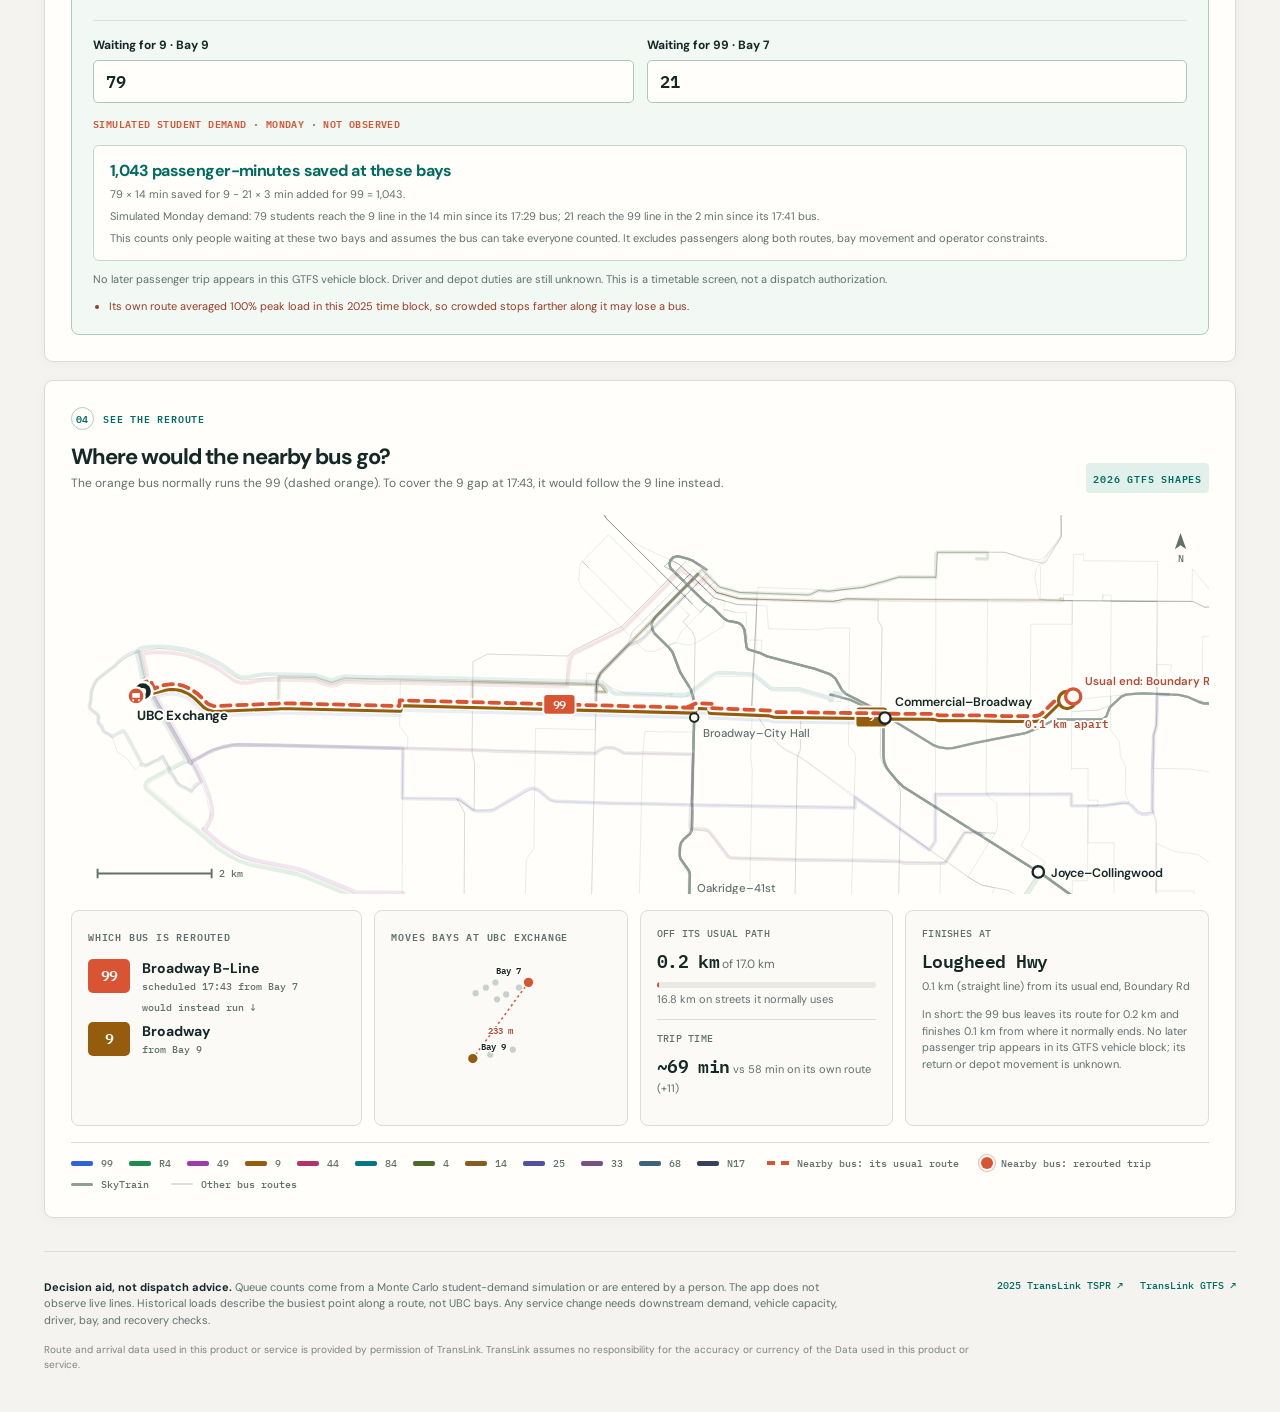
==== commit a2005f5b: "Fill bay queue counts from simulated student demand - Add the team's Monte Carlo bus-demand output  " ====
--- a/index.html
+++ b/index.html
@@ -9,7 +9,6 @@
     <link rel="preconnect" href="https://fonts.gstatic.com" crossorigin />
     <link href="https://fonts.googleapis.com/css2?family=DM+Sans:wght@400;500;600;700&family=IBM+Plex+Mono:wght@400;500;600&display=swap" rel="stylesheet" />
     <link rel="stylesheet" href="app/styles.css" />
-    <script src="app/switching.js" defer></script>
     <script src="app/app.js" defer></script>
   </head>
   <body>
@@ -24,17 +23,18 @@
           <div>
             <p class="eyebrow">A simpler way to test a bus change</p>
             <h1 id="page-title">Where should the next <em>bus</em> go?</h1>
-            <p class="intro-copy">Pick a route to see its schedule and historical loads. Find which bus could practically fill a gap, and who gains or pays for it, or test an added trip.</p>
+            <p class="intro-copy">Compare lines at nearby UBC bays. Start from simulated line counts or enter your own to see whose wait shrinks, whose wait grows, and whether a bus can fit its next scheduled trip.</p>
           </div>
           <div class="snapshot-card" aria-label="Data periods">
             <div class="snapshot-line"><span class="snapshot-dot history"></span><span>LOADS</span><strong>Fall 2025 weekdays</strong></div>
             <div class="snapshot-line"><span class="snapshot-dot schedule"></span><span>TIMES</span><strong>Mon 28 Sep 2026</strong></div>
-            <p>Planning comparison across two years</p>
+            <div class="snapshot-line"><span class="snapshot-dot simulated"></span><span>LINES</span><strong>Simulated student demand</strong></div>
+            <p>Line counts are simulated or manual inputs, never live observations.</p>
           </div>
         </section>
 
         <nav class="route-nav" id="route-nav" aria-label="Choose a bus route"></nav>
-        <p class="route-nav-note">The three crowded corridors we optimise. Buses from the other nine UBC Exchange routes are checked as replacements.</p>
+        <p class="route-nav-note">All 12 routes departing UBC Exchange in this sample timetable are shown. Route 68 is a campus shuttle; N17 has timetable and map data only.</p>
 
         <div id="app-error" class="app-error" role="alert" hidden></div>
         <div id="app-content" hidden>
@@ -65,9 +65,9 @@
           <section class="panel candidates-panel" aria-labelledby="candidates-title">
             <div class="candidates-heading">
               <div>
-                <div class="section-topline"><span class="step">03</span><span id="candidates-step">FILL THE GAP</span></div>
-                <h2 id="candidates-title">How could we fill that gap?</h2>
-                <p id="candidates-description">First, a bus from another route: finishing buses, then other routes' trips, checked for timing, bay, vehicle, both routes' loads and getting back to its own schedule. On crowded blocks, also an added trip on the same route.</p>
+                <div class="section-topline"><span class="step">03</span><span id="candidates-step">PRIORITIZE A BAY</span></div>
+                <h2 id="candidates-title">Which line should get the bus?</h2>
+                <p id="candidates-description">Line counts start from simulated student demand; replace them with counts you observe.</p>
               </div>
               <span class="candidate-count" id="candidate-count"></span>
             </div>
@@ -91,7 +91,6 @@
               <div id="map-legend-routes" class="map-legend-routes"></div>
               <span class="donor-only"><i class="key-line is-donor"></i>Nearby bus: its usual route</span>
               <span class="donor-only"><i class="key-dot"></i>Nearby bus: rerouted trip</span>
-              <span class="donor-only"><i class="key-line is-empty"></i>Its empty run back</span>
               <span><i class="key-line is-rail"></i>SkyTrain</span>
               <span><i class="key-line is-network"></i>Other bus routes</span>
             </div>
@@ -100,7 +99,7 @@
       </main>
 
       <footer class="footer">
-        <div class="footer-main"><strong>Decision aid, not dispatch advice.</strong> Where shown, the load signal is a 2025 route-and-time-block average, shared by every bus time in that block. A specific bus may be full or empty. Any service change needs vehicle, driver, route, and passenger checks.</div>
+        <div class="footer-main"><strong>Decision aid, not dispatch advice.</strong> Queue counts come from a Monte Carlo student-demand simulation or are entered by a person. The app does not observe live lines. Historical loads describe the busiest point along a route, not UBC bays. Any service change needs downstream demand, vehicle capacity, driver, bay, and recovery checks.</div>
         <div class="footer-sources"><a href="https://www.translink.ca/tspr" target="_blank" rel="noopener noreferrer">2025 TransLink TSPR ↗</a><a href="https://www.translink.ca/about-us/doing-business-with-translink/app-developer-resources/gtfs/gtfs-data" target="_blank" rel="noopener noreferrer">TransLink GTFS ↗</a></div>
         <small>Route and arrival data used in this product or service is provided by permission of TransLink. TransLink assumes no responsibility for the accuracy or currency of the Data used in this product or service.</small>
       </footer>
--- a/app/styles.css
+++ b/app/styles.css
@@ -30,7 +30,7 @@
 html { scroll-behavior: smooth; }
 body { margin: 0; background: var(--paper); color: var(--ink); font-family: var(--sans); }
 button { font: inherit; }
-button:focus-visible, a:focus-visible { outline: 3px solid var(--orange); outline-offset: 3px; }
+button:focus-visible, a:focus-visible, input:focus-visible { outline: 3px solid var(--orange); outline-offset: 3px; }
 .shell { max-width: 1330px; margin: 0 auto; padding: 0 44px; }
 
 .masthead { height: 82px; display: flex; align-items: center; justify-content: space-between; border-bottom: 1px solid var(--line); }
@@ -52,9 +52,10 @@
 .snapshot-dot { width: 7px; height: 7px; border-radius: 50%; }
 .snapshot-dot.history { background: var(--orange); }
 .snapshot-dot.schedule { background: var(--teal); }
+.snapshot-dot.simulated { background: var(--ink); }
 .snapshot-card p { margin: 12px 0 0; color: var(--muted); font-size: 11px; }
 
-.route-nav { display: grid; grid-template-columns: repeat(3, minmax(0, 1fr)); gap: 10px; margin-bottom: 9px; }
+.route-nav { display: grid; grid-template-columns: repeat(4, minmax(0, 1fr)); gap: 10px; margin-bottom: 9px; }
 .route-nav-note { color: var(--muted); font-size: 11px; margin: 0 0 18px; }
 .route-button { display: flex; align-items: center; gap: 12px; border: 1px solid var(--line); background: var(--white); min-height: 78px; padding: 12px 13px; text-align: left; cursor: pointer; border-radius: 8px; transition: border-color .18s ease, transform .18s ease, background .18s ease; }
 .route-button:hover { transform: translateY(-2px); border-color: var(--teal); }
@@ -76,17 +77,41 @@
 .source-tag { color: #b34a31; background: var(--orange-soft); border-radius: 4px; padding: 6px 7px; white-space: nowrap; }
 .source-tag.schedule-tag { background: var(--teal-soft); color: var(--teal); }
 
-.period-list { display: flex; flex-direction: column; gap: 4px; }
-.period-row { display: grid; grid-template-columns: 64px minmax(0,1fr) 58px 91px; align-items: center; gap: 10px; width: 100%; border: 1px solid transparent; background: transparent; padding: 9px 9px; border-radius: 6px; cursor: pointer; text-align: left; transition: background .15s ease, border-color .15s ease; }
-.period-row:hover { background: #f2f6f2; }
-.period-row[aria-pressed="true"] { background: var(--teal-soft); border-color: #bfdbd1; }
-.period-time { font: 600 12px var(--mono); white-space: nowrap; }
-.bar-track { position: relative; display: block; height: 9px; background: #e8eae3; border-radius: 30px; overflow: hidden; }
-.bar-fill { display: block; height: 100%; background: var(--teal); border-radius: 30px; }
-.period-row.is-high .bar-fill { background: var(--orange); }
-.period-value { text-align: right; font: 600 12px var(--mono); white-space: nowrap; }
-.period-state { text-align: right; font: 500 10px var(--mono); color: var(--muted); white-space: nowrap; }
-.period-row.is-high .period-state { color: #b64a2d; }
+.period-list { display: block; }
+.block-chart { --load-overloaded: #9e2330; --load-crowded: #e2601c; --load-moderate: #cdb000; --load-lighter: #2f8f53; display: flex; flex-direction: column; }
+.block-unit, .block-axis { font: 500 10px var(--mono); color: var(--muted); letter-spacing: .03em; }
+.block-axis { align-self: center; margin-top: 4px; }
+.block-plot { position: relative; display: flex; align-items: stretch; gap: 3px; height: 250px; margin-top: 22px; padding-bottom: 22px; border-bottom: 0; }
+.block-bar { position: relative; display: flex; flex-direction: column; flex-basis: 0; min-width: 0; padding: 0; border: 0; background: transparent; cursor: pointer; font: inherit; color: inherit; }
+.block-bar:disabled { cursor: default; }
+.block-column { position: relative; flex: 1; display: flex; align-items: flex-end; border-bottom: 1.5px solid #b9c2bd; border-radius: 5px 5px 0 0; transition: background .15s ease; }
+.block-bar:hover:not(:disabled) .block-column, .block-bar:focus-visible .block-column { background: #eef2ee; }
+.block-bar[aria-pressed="true"] .block-column { background: var(--teal-soft); }
+.block-bar[aria-pressed="true"] .block-fill { box-shadow: 0 0 0 2px var(--white), 0 0 0 4px var(--teal); }
+.block-bar[aria-pressed="true"] .block-value { color: var(--teal); }
+.block-fill { position: relative; display: block; width: 100%; border-radius: 4px 4px 0 0; background: var(--teal); }
+.block-bar.is-overloaded .block-fill { background: var(--load-overloaded); }
+.block-bar.is-crowded .block-fill { background: var(--load-crowded); }
+.block-bar.is-moderate .block-fill { background: var(--load-moderate); }
+.block-bar.is-lighter .block-fill { background: var(--load-lighter); }
+.block-value { position: absolute; left: 0; right: 0; bottom: 100%; padding-bottom: 3px; text-align: center; font: 600 12px var(--mono); color: var(--ink); }
+.block-hours, .block-end-tick { position: absolute; font: 500 10px var(--mono); color: var(--muted); }
+.block-hours { top: calc(100% + 5px); left: -2px; }
+.block-end-tick { bottom: 3px; right: -2px; }
+.block-bar[aria-pressed="true"] .block-hours { color: var(--teal); font-weight: 700; }
+.block-tip { position: absolute; bottom: calc(100% + 6px); left: 50%; transform: translateX(-50%); z-index: 2; width: max-content; max-width: 220px; padding: 6px 8px; border-radius: 5px; background: var(--ink); color: #fff; font: 500 10px/1.4 var(--sans); text-align: left; display: none; pointer-events: none; }
+.block-bar.is-first .block-tip { left: 0; transform: none; }
+.block-bar.is-last .block-tip { left: auto; right: 0; transform: none; }
+.block-bar:hover .block-tip, .block-bar:focus-visible .block-tip { display: block; }
+.block-legend { display: flex; flex-wrap: wrap; gap: 6px 16px; margin-top: 12px; font: 500 10px var(--mono); color: var(--ink); }
+.block-legend span { display: inline-flex; align-items: center; gap: 6px; }
+.block-legend small { color: var(--muted); font-size: 10px; }
+.block-swatch { display: inline-block; width: 11px; height: 11px; border-radius: 3px; }
+.block-swatch.is-overloaded { background: var(--load-overloaded); }
+.block-swatch.is-crowded { background: var(--load-crowded); }
+.block-swatch.is-moderate { background: var(--load-moderate); }
+.block-swatch.is-lighter { background: var(--load-lighter); }
+.queue-cautions { margin: 10px 0 0; padding-left: 16px; color: #9a3b22; font-size: 11px; line-height: 1.5; }
 .small-note { color: var(--muted); font-size: 11px; line-height: 1.5; border-top: 1px solid var(--line); padding-top: 14px; margin: 17px 0 0; }
 
 .pressure-callout { border: 1px solid #dfebe5; background: #f2f8f4; border-radius: 6px; padding: 13px 15px; margin-bottom: 19px; }
@@ -125,60 +150,43 @@
 .candidate-facts { display: flex; justify-content: space-between; gap: 6px; font: 500 10px var(--mono); color: var(--teal); }
 .candidate-facts span:last-child { color: var(--muted); }
 .candidate-reroute { display: block; margin-top: 9px; font: 500 10px var(--mono); color: #b34a31; }
-.verdict-badge { flex: none; margin-left: auto; padding: 4px 7px; border-radius: 4px; font: 600 9px var(--mono); letter-spacing: .05em; text-transform: uppercase; white-space: nowrap; }
-.verdict-badge.is-recommended { color: var(--teal); background: var(--teal-soft); }
-.verdict-badge.is-workable { color: #9a3b22; background: var(--orange-soft); }
-.switch-detail { display: grid; grid-template-columns: repeat(3, minmax(0, 1fr)); gap: 0; margin-top: 13px; background: #f2f6f2; border: 1px solid #d7e5db; border-radius: 6px; }
-.switch-col { padding: 16px 18px; min-width: 0; }
-.switch-col + .switch-col { border-left: 1px solid #d7e5db; }
-.switch-col .metric-label { display: block; font: 500 10px var(--mono); color: var(--muted); letter-spacing: .03em; margin-bottom: 8px; }
-.switch-col strong { font: 600 18px var(--mono); letter-spacing: -.03em; }
-.switch-col strong span { color: var(--teal); }
-.switch-col.is-cost strong span { color: var(--orange); }
-.switch-col > small { display: block; margin-top: 4px; color: var(--muted); font-size: 11px; line-height: 1.45; }
-.switch-col ul { margin: 10px 0 0; padding: 0 0 0 15px; color: var(--ink); font-size: 11px; line-height: 1.5; }
-.switch-col li::marker { color: var(--muted); }
-.switch-summary { grid-column: 1 / -1; display: flex; align-items: start; gap: 12px; padding: 13px 18px; border-top: 1px solid #d7e5db; background: #fbfcf9; border-radius: 0 0 6px 6px; }
-.switch-summary .verdict-badge { margin: 1px 0 0; }
-.switch-summary p { margin: 0; font-size: 12px; line-height: 1.5; color: var(--muted); }
-.switch-summary p strong { color: var(--ink); }
-.switch-caution { display: block; margin-top: 3px; color: #9a3b22; font-size: 11px; }
-.switch-caution::before { content: "! "; font-weight: 700; }
-.switch-check { display: block; margin-top: 3px; color: var(--muted); font-size: 11px; }
-.switch-check::before { content: "→ "; font-weight: 700; }
-.switch-extras { display: grid; grid-template-columns: 1fr 1fr; gap: 12px; margin-top: 12px; align-items: start; }
-.switch-more { border: 1px solid var(--line); border-radius: 6px; background: #fbfaf6; padding: 0 14px; font-size: 11px; color: var(--muted); }
-.switch-more summary { cursor: pointer; padding: 11px 0; font: 600 10px var(--mono); letter-spacing: .04em; color: var(--ink); }
-.switch-more[open] summary { border-bottom: 1px solid var(--line); margin-bottom: 8px; }
-.rejected-list, .method-list { margin: 0 0 12px; padding: 0; line-height: 1.45; }
-.rejected-list { list-style: none; max-height: 260px; overflow: auto; }
-.rejected-list li { display: grid; grid-template-columns: 34px 58px 1fr; gap: 8px; align-items: start; padding: 6px 0; }
-.rejected-list li + li { border-top: 1px dashed var(--line); }
-.mini-chip { display: grid; place-items: center; height: 20px; border-radius: 3px; background: #c8cfca; color: var(--ink); font: 600 10px var(--mono); }
-.rejected-time { font: 500 10px var(--mono); padding-top: 3px; }
-.method-list { padding-left: 17px; }
-.method-list li { margin-bottom: 6px; }
-.method-list strong { color: var(--ink); }
-.method-note { margin: 0 0 12px; }
+.candidate-sim { display: block; margin-top: 9px; font: 600 10px var(--mono); color: var(--teal); }
+.candidate-sim.is-negative { color: #b34a31; }
+.swap-detail { display: grid; grid-template-columns: 1fr 1fr 1.45fr; gap: 20px; margin-top: 13px; padding: 16px 18px; background: #f2f6f2; border: 1px solid #d7e5db; border-radius: 6px; }
+.swap-detail .metric-label { display: block; font: 500 10px var(--mono); color: var(--muted); letter-spacing: .03em; margin-bottom: 6px; }
+.swap-detail strong { font: 600 16px var(--mono); }
+.swap-detail strong span { color: var(--teal); }
+.swap-detail .penalty strong span { color: var(--orange); }
+.swap-detail p { margin: 0; color: var(--muted); font-size: 11px; line-height: 1.5; }
+.swap-verdict { display: inline-block; margin: 0 0 6px; color: var(--orange); font: 600 10px var(--mono); letter-spacing: .035em; text-transform: uppercase; }
+.swap-verdict.is-favorable { color: var(--teal); }
 .no-candidates { display: flex; align-items: center; gap: 20px; border: 1px dashed #d1d9d2; background: #f7f8f4; border-radius: 6px; padding: 23px 25px; }
 .no-candidates-icon { display: grid; place-items: center; flex: none; width: 36px; height: 36px; border: 1px solid #bdc8be; border-radius: 50%; color: var(--muted); font: 600 17px var(--mono); }
 .no-candidates strong { font-size: 13px; }
 .no-candidates p { margin: 5px 0 0; font-size: 11px; line-height: 1.45; color: var(--muted); }
 .try-button { flex: none; margin-left: auto; background: transparent; color: var(--teal); border: 1px solid #a8c9be; border-radius: 4px; padding: 9px 11px; font: 600 10px var(--mono); cursor: pointer; }
 .try-button:hover { background: var(--teal-soft); }
-.extra-plan { margin-top: 14px; padding: 20px 22px; border: 1px solid #a8cec1; border-radius: 8px; background: #edf7f1; }
-.extra-kicker { display: block; color: var(--teal); font: 600 10px var(--mono); letter-spacing: .07em; }
-.extra-plan h3 { margin: 8px 0; font-size: 21px; line-height: 1.2; letter-spacing: -.04em; }
-.extra-plan p { max-width: 900px; margin: 0; color: var(--muted); font-size: 12px; line-height: 1.5; }
-.extra-sequence { display: grid; grid-template-columns: repeat(3, minmax(0, 1fr)); gap: 10px; margin: 17px 0 13px; }
-.extra-sequence span { display: block; padding: 11px 13px; border: 1px solid #cadbd1; border-radius: 6px; background: var(--white); color: var(--ink); font: 600 16px var(--mono); }
-.extra-sequence span.is-added { border-color: var(--teal); background: var(--teal); color: white; }
-.extra-sequence small { display: block; margin-top: 4px; font: 500 10px var(--mono); }
-.extra-metrics { display: flex; flex-wrap: wrap; gap: 10px 26px; padding-bottom: 13px; color: var(--muted); font: 500 11px var(--mono); }
-.extra-metrics strong { margin-left: 5px; color: var(--ink); font-weight: 600; }
-.extra-plan p.extra-caveat, .extra-plan p.extra-context { border-top: 1px solid #c7dfd2; padding-top: 11px; font-size: 11px; }
-.extra-plan p.extra-context { margin-top: 10px; }
-.extra-context a { color: var(--teal); font-weight: 700; }
+.queue-examples { display: flex; align-items: center; flex-wrap: wrap; gap: 8px; margin: 0 0 15px; padding: 13px 15px; background: #f2f6f2; border: 1px solid #d7e5db; border-radius: 7px; }
+.queue-examples > span { color: var(--teal); font: 600 10px var(--mono); letter-spacing: .06em; margin-right: 10px; }
+.queue-examples button { border: 1px solid #a8c9be; border-radius: 5px; background: var(--white); color: var(--teal); padding: 8px 11px; font: 600 11px var(--mono); cursor: pointer; }
+.queue-examples button:hover { background: var(--teal-soft); }
+.queue-examples small { color: var(--muted); font-size: 10px; line-height: 1.4; }
+.queue-workspace { margin-top: 13px; padding: 19px 21px; border: 1px solid #a8cec1; border-radius: 8px; background: #f2f8f4; }
+.queue-tradeoff { display: grid; grid-template-columns: 1fr 1fr; gap: 13px; padding-bottom: 15px; border-bottom: 1px solid #d2e3d8; }
+.queue-tradeoff .metric-label { display: block; margin-bottom: 5px; color: var(--muted); font: 500 10px var(--mono); letter-spacing: .05em; }
+.queue-tradeoff strong { font: 600 18px var(--mono); }
+.queue-tradeoff > div:last-child strong { color: var(--orange); }
+.queue-inputs { display: grid; grid-template-columns: 1fr 1fr; gap: 13px; margin-top: 16px; }
+.queue-inputs label { color: var(--ink); font-size: 12px; font-weight: 700; }
+.queue-inputs input { display: block; width: 100%; height: 43px; margin-top: 7px; padding: 0 12px; border: 1px solid #adc8b9; border-radius: 5px; background: var(--white); color: var(--ink); font: 600 17px var(--mono); }
+.queue-source { display: inline-block; margin-top: 11px; color: var(--orange); font: 600 10px var(--mono); letter-spacing: .04em; }
+.queue-result { margin-top: 12px; padding: 14px 16px; border-radius: 6px; border: 1px solid #c4d9cb; background: var(--white); }
+.queue-result strong { display: block; font-size: 16px; letter-spacing: -.035em; }
+.queue-result strong.is-positive { color: var(--teal); }
+.queue-result strong.is-negative { color: #b34a31; }
+.queue-result p { margin: 6px 0 0; color: var(--muted); font-size: 11px; line-height: 1.45; }
+.queue-duty, .queue-warning { margin: 11px 0 0; color: var(--muted); font-size: 11px; line-height: 1.45; }
+.queue-warning { color: #a64c31; }
 
 .map-panel { margin: 18px 0 0; padding: 26px; }
 .map-body { display: flex; flex-direction: column; gap: 16px; }
@@ -202,7 +210,6 @@
 .map-donor-casing { stroke: var(--white); stroke-width: 8; }
 .map-donor { stroke: var(--orange); stroke-width: 4; stroke-dasharray: 10 7; }
 .map-end-gap { stroke: var(--orange); stroke-width: 2; stroke-dasharray: 2 5; stroke-linecap: round; }
-.map-empty-run { stroke: var(--orange); stroke-width: 3; stroke-dasharray: 0.5 7; stroke-linecap: round; }
 .map-gap-label { fill: #b34a31; font: 600 12px var(--mono); paint-order: stroke; stroke: var(--white); stroke-width: 4px; stroke-linejoin: round; }
 .map-end circle { fill: var(--white); stroke-width: 3.5; }
 .map-end.is-covered circle { stroke: var(--route-line); }
@@ -263,7 +270,6 @@
 .key-line.is-donor { height: 0; border-top: 4px dashed var(--orange); border-radius: 0; }
 .key-line.is-rail { background: #8f9c97; height: 3px; }
 .key-line.is-network { background: var(--ink); opacity: .15; height: 2px; }
-.key-line.is-empty { height: 0; border-top: 4px dotted var(--orange); border-radius: 0; }
 .key-dot { display: inline-block; width: 12px; height: 12px; border-radius: 50%; background: var(--orange); box-shadow: 0 0 0 2px var(--white), 0 0 0 3px #e8b4a4; }
 
 .footer { display: grid; grid-template-columns: 1fr auto; gap: 14px 30px; border-top: 1px solid var(--line); padding: 27px 0 40px; margin-top: 33px; }
@@ -306,23 +312,21 @@
   .map-station.is-minor { display: none; }
   .section-heading { margin-bottom: 15px; }
   .source-tag { font-size: 8px; }
-  .period-row { grid-template-columns: 55px 1fr 49px 66px; gap: 6px; padding: 8px 5px; }
-  .period-time, .period-value { font-size: 10px; }
-  .period-state { font-size: 8px; }
+  .block-plot { height: 210px; gap: 2px; }
+  .block-value { font-size: 10px; }
+  .block-hours, .block-end-tick { font-size: 9px; }
   .candidate-grid { grid-template-columns: 1fr; }
   .candidates-heading { flex-wrap: wrap; }
   .candidate { min-height: auto; }
-  .switch-detail { grid-template-columns: 1fr; }
-  .switch-col + .switch-col { border-left: 0; border-top: 1px solid #d7e5db; }
-  .switch-extras { grid-template-columns: 1fr; }
-  .switch-summary { flex-direction: column; gap: 8px; }
+  .swap-detail { grid-template-columns: 1fr 1fr; }
+  .swap-detail p { grid-column: 1 / -1; }
   .no-candidates { align-items: start; flex-wrap: wrap; gap: 12px; padding: 17px; }
   .try-button { margin: 0 0 0 48px; }
-  .extra-plan { padding: 17px; }
-  .extra-plan h3 { font-size: 18px; }
-  .extra-sequence { gap: 5px; }
-  .extra-sequence span { padding: 9px 7px; font-size: 11px; }
-  .extra-sequence small { font-size: 8px; }
+  .queue-examples { align-items: stretch; }
+  .queue-examples > span, .queue-examples small { flex-basis: 100%; }
+  .queue-workspace { padding: 16px; }
+  .queue-tradeoff strong { font-size: 14px; }
+  .queue-inputs { grid-template-columns: 1fr; }
   .footer { display: block; }
   .footer-sources { margin: 17px 0; }
 }
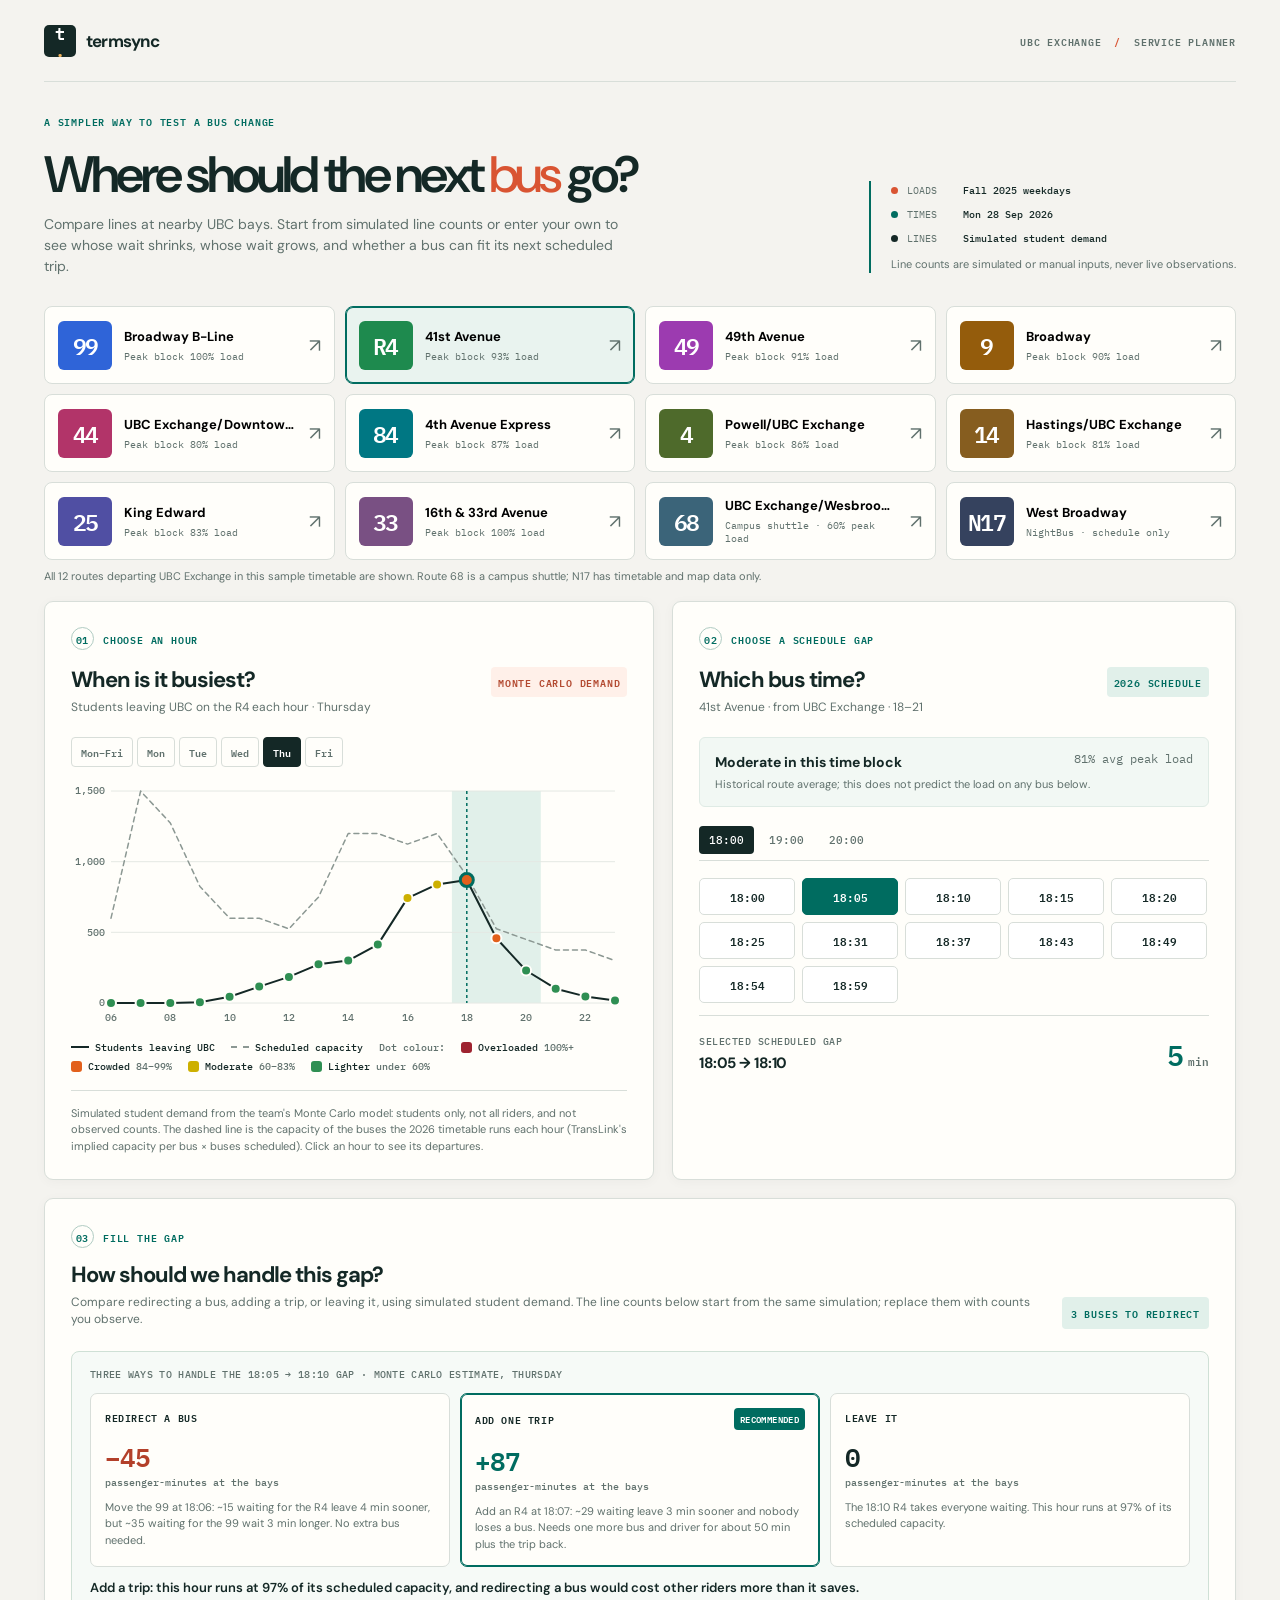
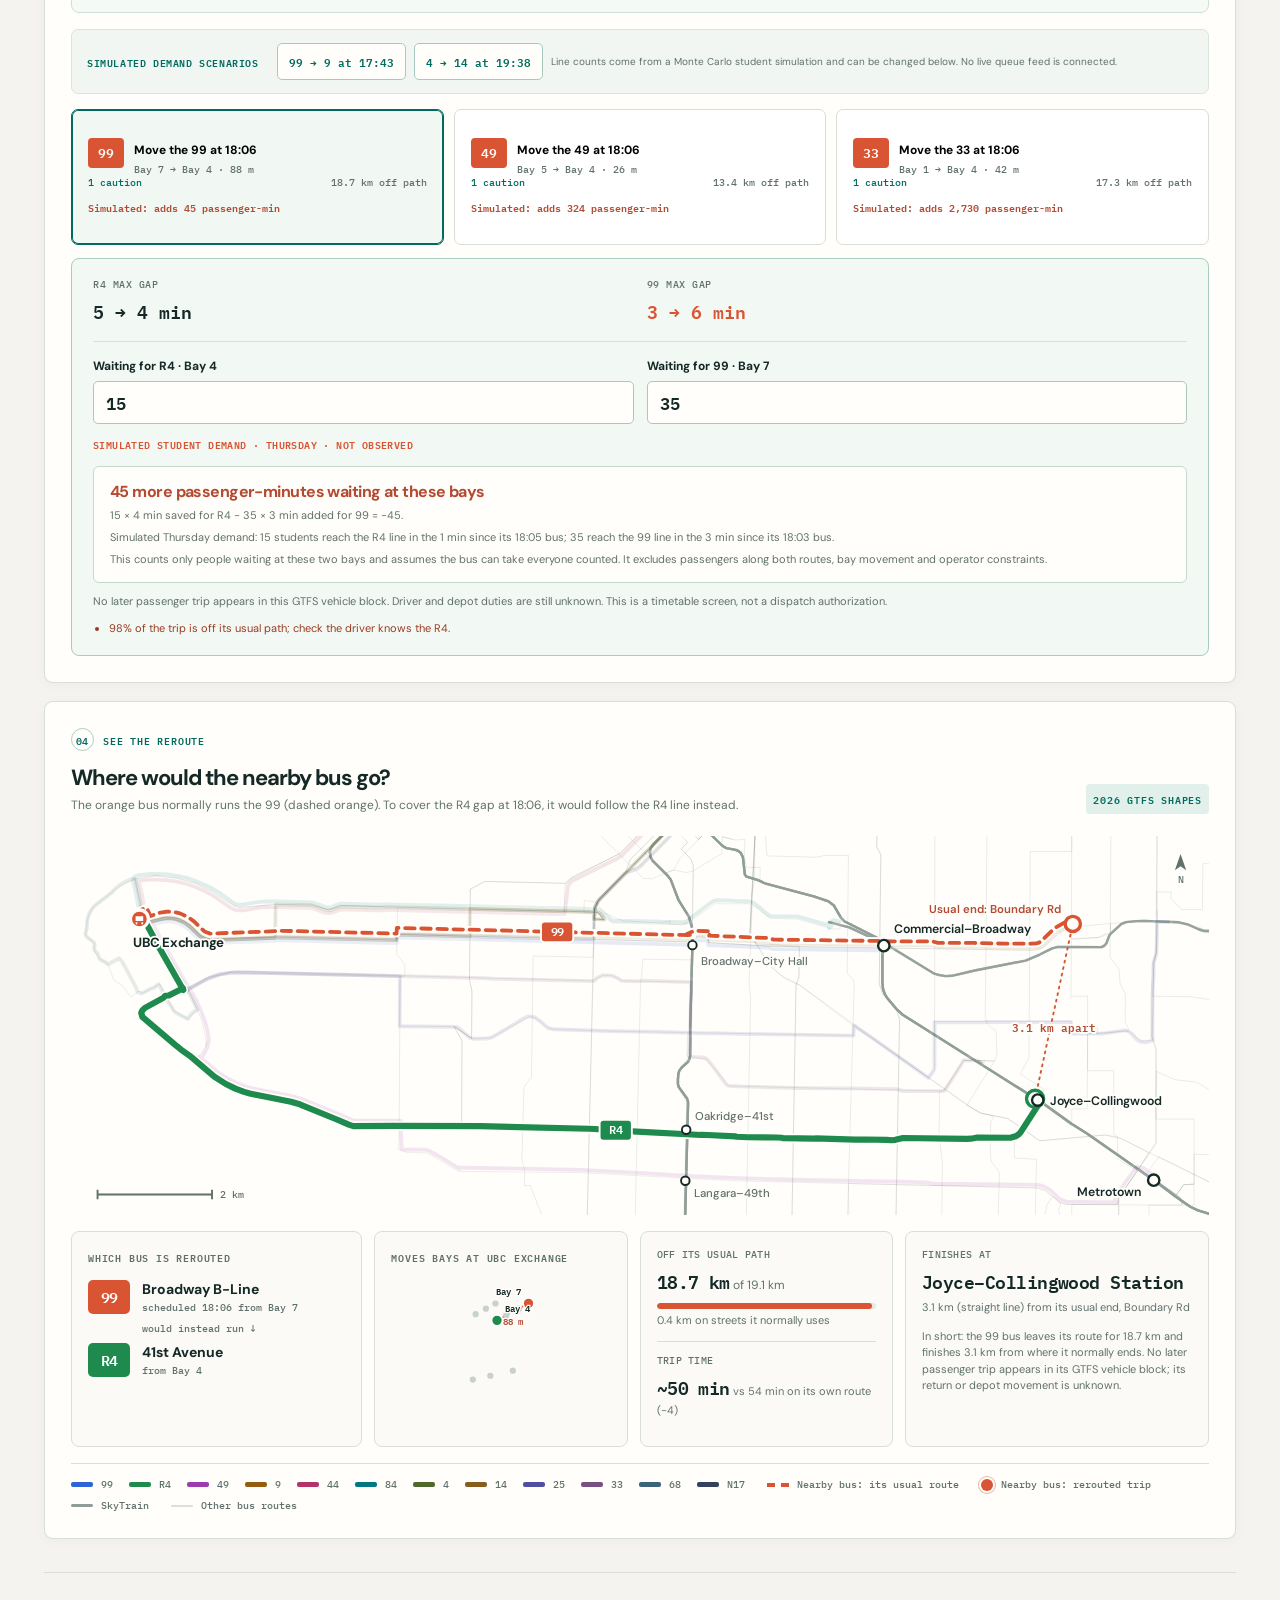
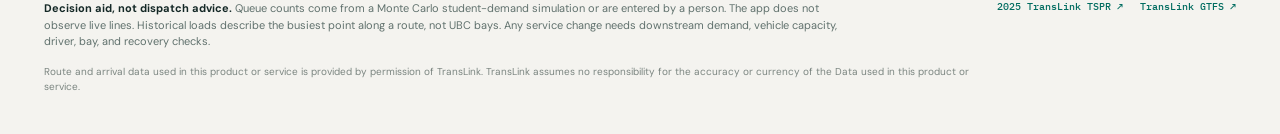
==== commit 1026021d: "Hourly demand chart, gap options, shareable views and deck materials Builds on the simulated line co" ====
--- a/index.html
+++ b/index.html
@@ -40,7 +40,7 @@
         <div id="app-content" hidden>
           <div class="work-grid">
             <section class="panel pressure-panel" aria-labelledby="pressure-title">
-              <div class="section-topline"><span class="step">01</span><span>CHOOSE A TIME BLOCK</span></div>
+              <div class="section-topline"><span class="step">01</span><span id="pressure-step">CHOOSE A TIME BLOCK</span></div>
               <div class="section-heading">
                 <div><h2 id="pressure-title">When is it busiest?</h2><p id="pressure-subtitle">Ranked by average highest on-board count</p></div>
                 <span class="source-tag" id="pressure-source">2025 HISTORY</span>
@@ -65,9 +65,9 @@
           <section class="panel candidates-panel" aria-labelledby="candidates-title">
             <div class="candidates-heading">
               <div>
-                <div class="section-topline"><span class="step">03</span><span id="candidates-step">PRIORITIZE A BAY</span></div>
-                <h2 id="candidates-title">Which line should get the bus?</h2>
-                <p id="candidates-description">Line counts start from simulated student demand; replace them with counts you observe.</p>
+                <div class="section-topline"><span class="step">03</span><span id="candidates-step">FILL THE GAP</span></div>
+                <h2 id="candidates-title">How should we handle this gap?</h2>
+                <p id="candidates-description">Compare redirecting a bus, adding a trip, or leaving it, using simulated student demand. The line counts below start from the same simulation; replace them with counts you observe.</p>
               </div>
               <span class="candidate-count" id="candidate-count"></span>
             </div>
--- a/app/styles.css
+++ b/app/styles.css
@@ -78,7 +78,49 @@
 .source-tag.schedule-tag { background: var(--teal-soft); color: var(--teal); }
 
 .period-list { display: block; }
-.block-chart { --load-overloaded: #9e2330; --load-crowded: #e2601c; --load-moderate: #cdb000; --load-lighter: #2f8f53; display: flex; flex-direction: column; }
+.block-chart, .hour-chart { --load-overloaded: #9e2330; --load-crowded: #e2601c; --load-moderate: #cdb000; --load-lighter: #2f8f53; display: flex; flex-direction: column; }
+.weekday-tabs { display: flex; flex-wrap: wrap; gap: 4px; margin-bottom: 12px; }
+.weekday-tab { border: 1px solid var(--line); border-radius: 4px; background: var(--white); padding: 5px 9px; color: var(--muted); font: 600 10px var(--mono); cursor: pointer; }
+.weekday-tab:hover { border-color: var(--teal); color: var(--ink); }
+.weekday-tab[aria-pressed="true"] { border-color: var(--ink); background: var(--ink); color: #fff; }
+.hour-plot { position: relative; }
+.hour-plot svg { display: block; overflow: visible; }
+.hour-band { fill: var(--teal-soft); }
+.hour-grid { stroke: #e4e8e3; stroke-width: 1; }
+.hour-ylabel, .hour-xlabel { fill: var(--muted); font: 500 10px var(--mono); }
+.hour-ylabel { text-anchor: end; }
+.hour-xlabel { text-anchor: middle; }
+.hour-capacity, .hour-line { fill: none; stroke-linejoin: round; stroke-linecap: round; }
+.hour-capacity { stroke: #8c9893; stroke-width: 1.5; stroke-dasharray: 5 4; }
+.hour-line { stroke: var(--ink); stroke-width: 2; }
+.hour-point { cursor: pointer; outline: none; }
+.hour-hit { fill: transparent; }
+.hour-point circle { stroke: var(--white); stroke-width: 2; transition: stroke-width .12s ease; }
+.hour-point.is-overloaded circle { fill: var(--load-overloaded); }
+.hour-point.is-crowded circle { fill: var(--load-crowded); }
+.hour-point.is-moderate circle { fill: var(--load-moderate); }
+.hour-point.is-lighter circle { fill: var(--load-lighter); }
+.hour-point:hover circle, .hour-point:focus-visible circle { stroke: var(--ink); stroke-width: 2.5; }
+.hour-point[aria-pressed="true"] circle { stroke: var(--teal); stroke-width: 3; }
+.hour-guide { stroke: var(--teal); stroke-width: 1.5; stroke-dasharray: 3 3; }
+.hour-tip { position: absolute; z-index: 3; width: max-content; max-width: 220px; padding: 6px 8px; border-radius: 5px; background: var(--ink); color: #fff; font: 500 10px/1.4 var(--sans); pointer-events: none; transform: translate(-50%, calc(-100% - 12px)); }
+.hour-tip[hidden] { display: none; }
+.legend-line { display: inline-block; width: 18px; border-top: 2px solid var(--ink); }
+.legend-line.is-capacity { border-top: 2px dashed #8c9893; }
+.legend-caption { color: var(--muted); }
+.compare { margin-bottom: 16px; padding: 16px 18px; border: 1px solid #cfe0d6; border-radius: 8px; background: #f6faf7; }
+.compare .metric-label { display: block; font: 500 10px var(--mono); color: var(--muted); letter-spacing: .03em; }
+.compare-grid { display: grid; grid-template-columns: repeat(3, minmax(0, 1fr)); gap: 10px; margin-top: 12px; }
+.compare-card { padding: 14px; border: 1px solid var(--line); border-radius: 7px; background: var(--white); }
+.compare-card.is-best { border-color: var(--teal); box-shadow: inset 0 0 0 1px var(--teal); }
+.compare-kicker { display: flex; align-items: center; justify-content: space-between; gap: 6px; font: 600 10px var(--mono); letter-spacing: .06em; color: var(--ink); }
+.compare-badge { padding: 3px 6px; border-radius: 4px; background: var(--teal); color: #fff; font-size: 9px; letter-spacing: .04em; text-transform: uppercase; }
+.compare-value { display: block; margin-top: 10px; font: 600 26px var(--mono); letter-spacing: -.04em; color: var(--ink); }
+.compare-value.is-positive { color: var(--teal); }
+.compare-value.is-negative { color: #b3402a; }
+.compare-card small { display: block; color: var(--muted); font: 500 10px var(--mono); }
+.compare-card p { margin: 10px 0 0; color: var(--muted); font-size: 11px; line-height: 1.5; }
+.compare-verdict { margin: 12px 0 0; font-size: 13px; font-weight: 600; color: var(--ink); }
 .block-unit, .block-axis { font: 500 10px var(--mono); color: var(--muted); letter-spacing: .03em; }
 .block-axis { align-self: center; margin-top: 4px; }
 .block-plot { position: relative; display: flex; align-items: stretch; gap: 3px; height: 250px; margin-top: 22px; padding-bottom: 22px; border-bottom: 0; }
@@ -316,6 +358,7 @@
   .block-value { font-size: 10px; }
   .block-hours, .block-end-tick { font-size: 9px; }
   .candidate-grid { grid-template-columns: 1fr; }
+  .compare-grid { grid-template-columns: 1fr; }
   .candidates-heading { flex-wrap: wrap; }
   .candidate { min-height: auto; }
   .swap-detail { grid-template-columns: 1fr 1fr; }
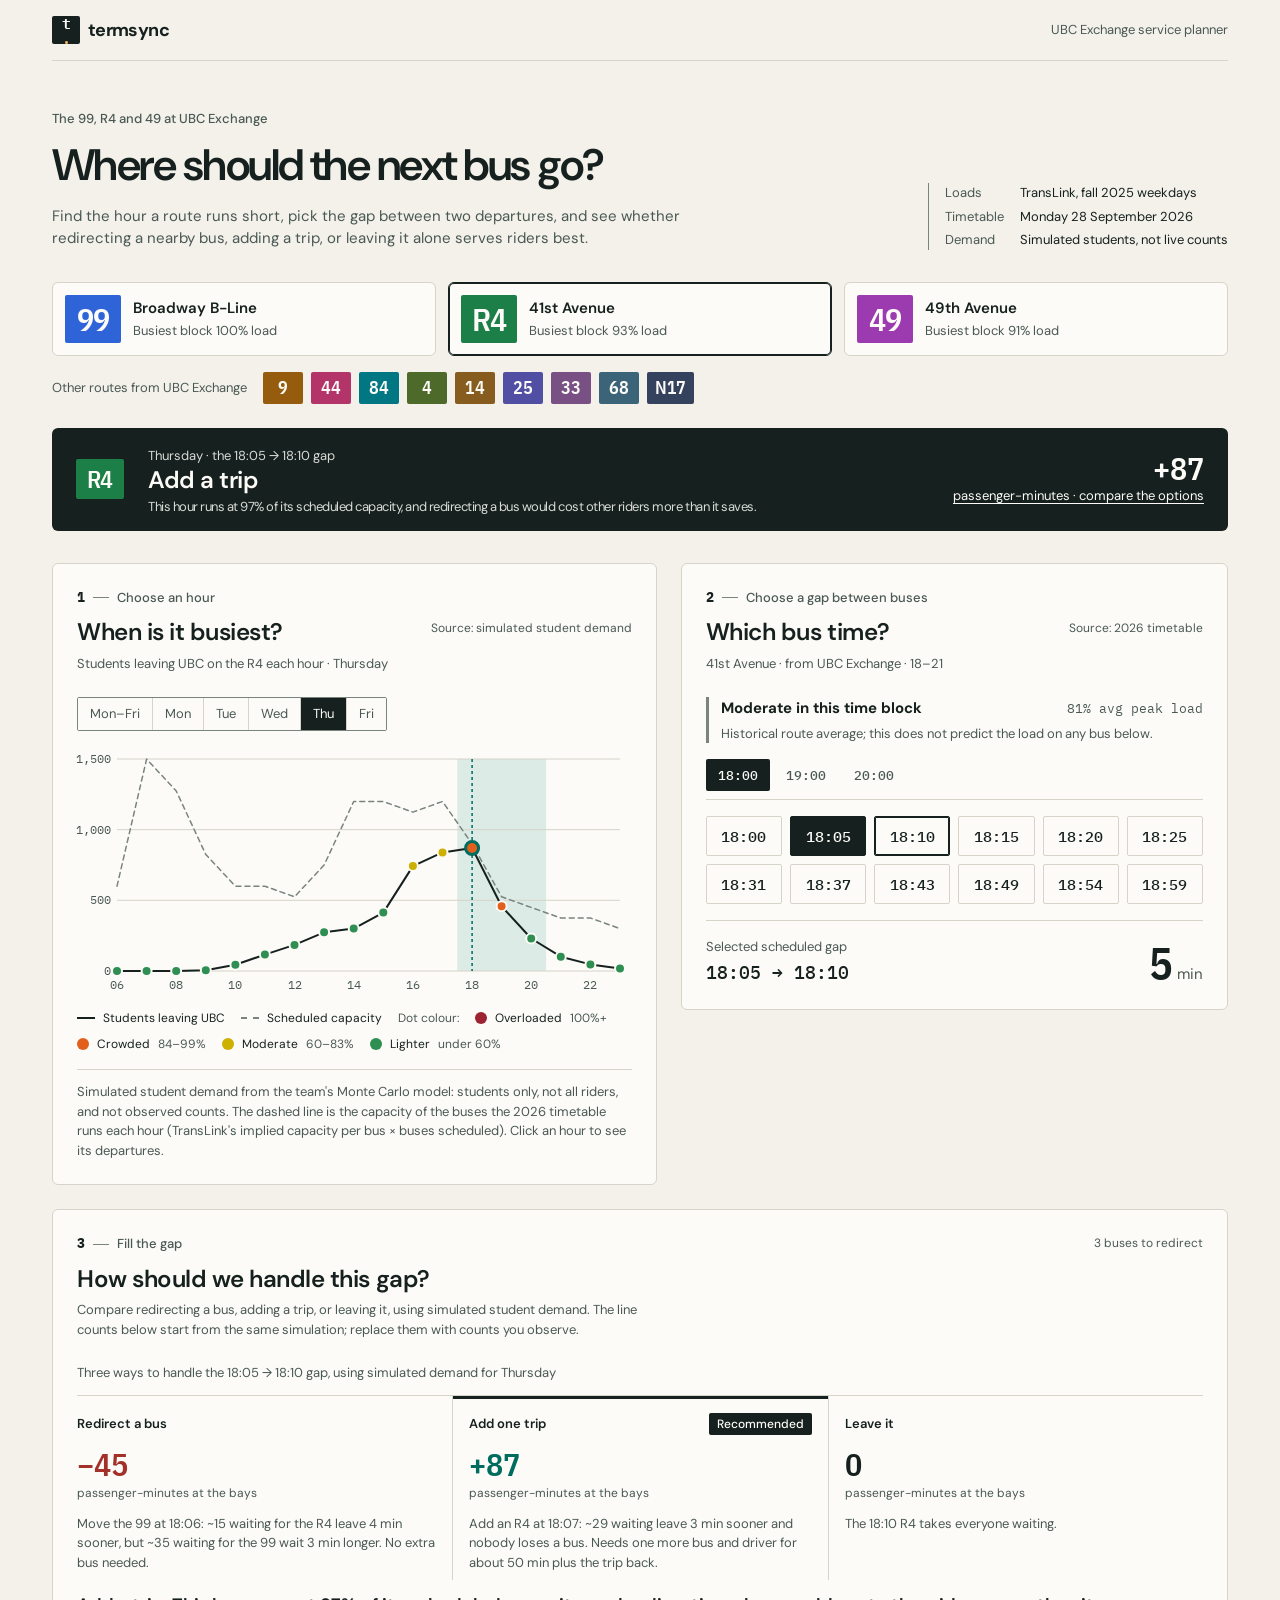
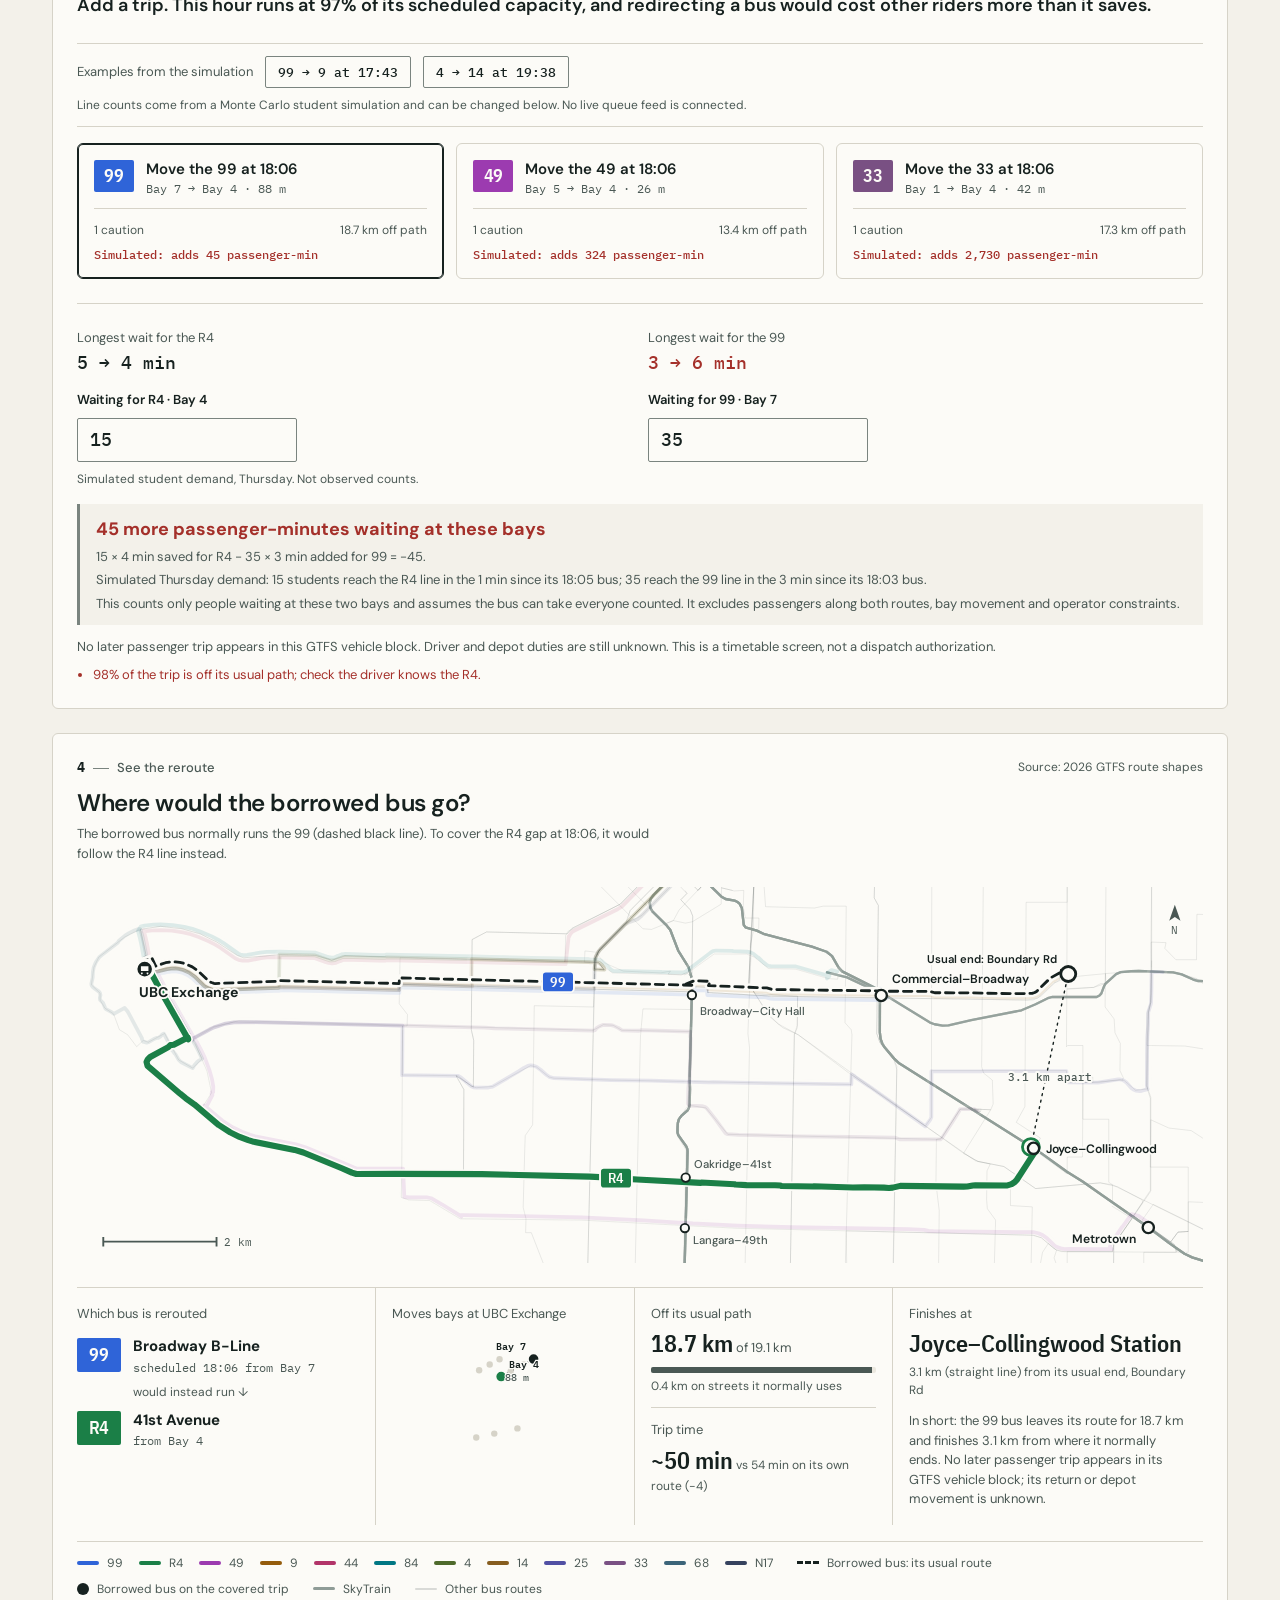
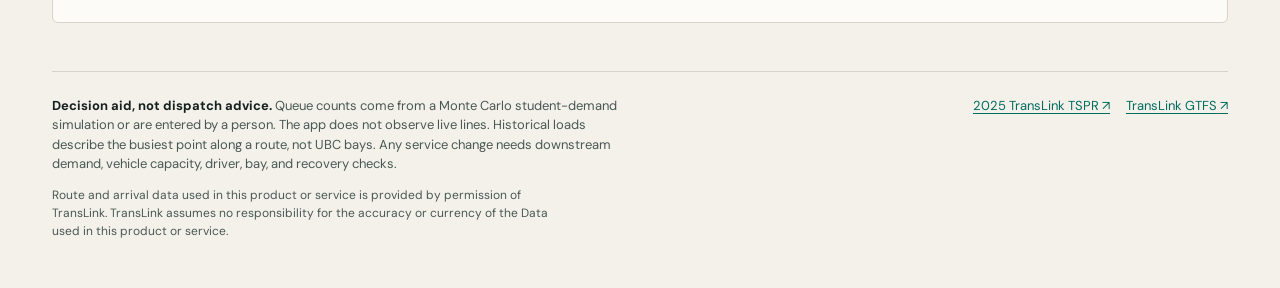
==== commit fa16045e: "Redesign the planner as a printed timetable - Design tokens in one place (styles.css :root): ink on " ====
--- a/index.html
+++ b/index.html
@@ -3,11 +3,11 @@
   <head>
     <meta charset="utf-8" />
     <meta name="viewport" content="width=device-width, initial-scale=1" />
-    <meta name="theme-color" content="#f4f3ef" />
+    <meta name="theme-color" content="#f3f1ea" />
     <title>Termsync — UBC Bus Planner</title>
     <link rel="preconnect" href="https://fonts.googleapis.com" />
     <link rel="preconnect" href="https://fonts.gstatic.com" crossorigin />
-    <link href="https://fonts.googleapis.com/css2?family=DM+Sans:wght@400;500;600;700&family=IBM+Plex+Mono:wght@400;500;600&display=swap" rel="stylesheet" />
+    <link href="https://fonts.googleapis.com/css2?family=DM+Sans:wght@400;500;600;700&family=IBM+Plex+Mono:wght@400;500;600&family=IBM+Plex+Sans+Condensed:wght@600;700&display=swap" rel="stylesheet" />
     <link rel="stylesheet" href="app/styles.css" />
     <script src="app/app.js" defer></script>
   </head>
@@ -15,57 +15,57 @@
     <div class="shell">
       <header class="masthead">
         <a class="brand" href="./" aria-label="Termsync home"><span class="brand-mark">t<span>.</span></span><span>termsync</span></a>
-        <span class="masthead-meta">UBC EXCHANGE <span class="meta-divider">/</span> SERVICE PLANNER</span>
+        <span class="masthead-meta">UBC Exchange service planner</span>
       </header>
 
       <main>
         <section class="intro" aria-labelledby="page-title">
           <div>
-            <p class="eyebrow">A simpler way to test a bus change</p>
-            <h1 id="page-title">Where should the next <em>bus</em> go?</h1>
-            <p class="intro-copy">Compare lines at nearby UBC bays. Start from simulated line counts or enter your own to see whose wait shrinks, whose wait grows, and whether a bus can fit its next scheduled trip.</p>
+            <p class="eyebrow">The 99, R4 and 49 at UBC Exchange</p>
+            <h1 id="page-title">Where should the next bus go?</h1>
+            <p class="intro-copy">Find the hour a route runs short, pick the gap between two departures, and see whether redirecting a nearby bus, adding a trip, or leaving it alone serves riders best.</p>
           </div>
-          <div class="snapshot-card" aria-label="Data periods">
-            <div class="snapshot-line"><span class="snapshot-dot history"></span><span>LOADS</span><strong>Fall 2025 weekdays</strong></div>
-            <div class="snapshot-line"><span class="snapshot-dot schedule"></span><span>TIMES</span><strong>Mon 28 Sep 2026</strong></div>
-            <div class="snapshot-line"><span class="snapshot-dot simulated"></span><span>LINES</span><strong>Simulated student demand</strong></div>
-            <p>Line counts are simulated or manual inputs, never live observations.</p>
-          </div>
+          <dl class="sources" aria-label="Data used">
+            <dt>Loads</dt><dd>TransLink, fall 2025 weekdays</dd>
+            <dt>Timetable</dt><dd>Monday 28 September 2026</dd>
+            <dt>Demand</dt><dd>Simulated students, not live counts</dd>
+          </dl>
         </section>
 
         <nav class="route-nav" id="route-nav" aria-label="Choose a bus route"></nav>
-        <p class="route-nav-note">All 12 routes departing UBC Exchange in this sample timetable are shown. Route 68 is a campus shuttle; N17 has timetable and map data only.</p>
 
+        <p id="app-loading" class="app-loading" role="status">Loading the timetable, loads and map</p>
         <div id="app-error" class="app-error" role="alert" hidden></div>
+        <section id="answer" class="answer" aria-live="polite" aria-label="Recommendation for the selected gap" hidden></section>
         <div id="app-content" hidden>
           <div class="work-grid">
             <section class="panel pressure-panel" aria-labelledby="pressure-title">
-              <div class="section-topline"><span class="step">01</span><span id="pressure-step">CHOOSE A TIME BLOCK</span></div>
+              <div class="section-topline"><span class="step">1</span><span id="pressure-step">Choose a time block</span></div>
               <div class="section-heading">
                 <div><h2 id="pressure-title">When is it busiest?</h2><p id="pressure-subtitle">Ranked by average highest on-board count</p></div>
-                <span class="source-tag" id="pressure-source">2025 HISTORY</span>
+                <span class="source-tag" id="pressure-source">TransLink 2025 loads</span>
               </div>
               <div class="period-list" id="period-list"></div>
               <p class="small-note" id="pressure-note">Each bar is the average busiest point along the full route. It is not a count at UBC Exchange.</p>
             </section>
 
             <section class="panel schedule-panel" aria-labelledby="schedule-title">
-              <div class="section-topline"><span class="step">02</span><span>CHOOSE A SCHEDULE GAP</span></div>
+              <div class="section-topline"><span class="step">2</span><span>Choose a gap between buses</span></div>
               <div class="section-heading">
                 <div><h2 id="schedule-title">Which bus time?</h2><p id="schedule-subtitle"></p></div>
-                <span class="source-tag schedule-tag">2026 SCHEDULE</span>
+                <span class="source-tag">2026 timetable</span>
               </div>
               <div id="pressure-callout" class="pressure-callout"></div>
-              <div id="hour-tabs" class="hour-tabs" role="tablist" aria-label="Choose an hour"></div>
+              <div id="hour-tabs" class="hour-tabs" role="group" aria-label="Choose an hour"></div>
               <div id="departure-list" class="departure-list" aria-label="Scheduled departures"></div>
               <div id="gap-summary" class="gap-summary"></div>
             </section>
           </div>
 
-          <section class="panel candidates-panel" aria-labelledby="candidates-title">
+          <section class="panel candidates-panel" id="gap-options" aria-labelledby="candidates-title">
             <div class="candidates-heading">
               <div>
-                <div class="section-topline"><span class="step">03</span><span id="candidates-step">FILL THE GAP</span></div>
+                <div class="section-topline"><span class="step">3</span><span id="candidates-step">Fill the gap</span></div>
                 <h2 id="candidates-title">How should we handle this gap?</h2>
                 <p id="candidates-description">Compare redirecting a bus, adding a trip, or leaving it, using simulated student demand. The line counts below start from the same simulation; replace them with counts you observe.</p>
               </div>
@@ -77,11 +77,11 @@
           <section class="panel map-panel" id="map-panel" aria-labelledby="map-title" hidden>
             <div class="candidates-heading">
               <div>
-                <div class="section-topline"><span class="step">04</span><span id="map-step">SEE THE REROUTE</span></div>
-                <h2 id="map-title">Where would the nearby bus go?</h2>
+                <div class="section-topline"><span class="step">4</span><span id="map-step">See the reroute</span></div>
+                <h2 id="map-title">Where would the borrowed bus go?</h2>
                 <p id="map-subtitle"></p>
               </div>
-              <span class="source-tag schedule-tag">2026 GTFS SHAPES</span>
+              <span class="source-tag">2026 GTFS route shapes</span>
             </div>
             <div class="map-body">
               <div id="route-map" class="route-map"></div>
@@ -89,8 +89,8 @@
             </div>
             <div class="map-legend" aria-hidden="true">
               <div id="map-legend-routes" class="map-legend-routes"></div>
-              <span class="donor-only"><i class="key-line is-donor"></i>Nearby bus: its usual route</span>
-              <span class="donor-only"><i class="key-dot"></i>Nearby bus: rerouted trip</span>
+              <span class="donor-only"><i class="key-line is-donor"></i>Borrowed bus: its usual route</span>
+              <span class="donor-only"><i class="key-dot"></i>Borrowed bus on the covered trip</span>
               <span><i class="key-line is-rail"></i>SkyTrain</span>
               <span><i class="key-line is-network"></i>Other bus routes</span>
             </div>
--- a/app/styles.css
+++ b/app/styles.css
@@ -1,17 +1,31 @@
+/* ── Tokens ───────────────────────────────────────────────────────────────────────────────
+   Ink on paper, like a printed timetable. Colour is reserved for data (routes and load levels);
+   the interface itself uses ink, one accent (teal) and one warning colour (red). Every value
+   below is used by name; nothing else in this file introduces a colour, size or space. */
 :root {
-  --paper: #f4f3ef;
-  --white: #fffefa;
-  --ink: #142826;
-  --muted: #60716d;
-  --line: #d8ded9;
-  --teal: #006c60;
-  --teal-soft: #e1f0ea;
-  --orange: #d95432;
-  --orange-soft: #fff0e9;
-  --sand: #e8e9e2;
-  /* Route numbers remain visible alongside colours in the selector and map. */
+  --paper: #f3f1ea;
+  --surface: #fcfbf7;
+  --ink: #16211f;
+  --ink-2: #4a5854;          /* secondary text: 6.6:1 on paper */
+  --rule: #d6d3c8;           /* hairlines between things */
+  --rule-strong: #7a847f;    /* borders of controls you type in or pick: 3.4:1 */
+  --tint: #ebe8df;           /* hover and quiet fills */
+  --accent: #006c60;         /* links, gains, the chart's selected hour */
+  --accent-tint: #dcebe5;
+  --loss: #a4302a;           /* losses and warnings only */
+  --loss-tint: #f6e4df;
+  --on-ink: #fcfbf7;
+  --brand-dot: #eeb15a;      /* the dot in the termsync mark */
+
+  /* Load levels, checked for colour-blind separation; always shown with a label or value. */
+  --load-overloaded: #9e2330;
+  --load-crowded: #e2601c;
+  --load-moderate: #cdb000;
+  --load-lighter: #2f8f53;
+
+  /* Routes: each keeps one colour everywhere. White text on each passes 4.5:1. */
   --route-99: #2f64d8;
-  --route-R4: #1e8a4e;
+  --route-R4: #1b7f47;
   --route-49: #9c3bb0;
   --route-9: #945c0c;
   --route-44: #b23469;
@@ -22,358 +36,395 @@
   --route-33: #795083;
   --route-68: #3b6479;
   --route-N17: #35425e;
-  --mono: "IBM Plex Mono", ui-monospace, monospace;
-  --sans: "DM Sans", "Avenir Next", sans-serif;
+  --rail: #8f9c97;
+
+  /* Type: DM Sans for reading, Plex Mono for times and figures, Plex Sans Condensed for route
+     numbers and headline figures (the destination-sign face). */
+  --font-text: "DM Sans", "Avenir Next", system-ui, sans-serif;
+  --font-data: "IBM Plex Mono", ui-monospace, monospace;
+  --font-sign: "IBM Plex Sans Condensed", "Arial Narrow", sans-serif-condensed, sans-serif;
+  --t-xs: 12px;
+  --t-sm: 13px;
+  --t-md: 15px;
+  --t-lg: 18px;
+  --t-xl: 24px;
+  --t-2xl: 32px;
+  --t-3xl: 44px;
+  --leading: 1.5;
+  --leading-tight: 1.1;
+  --tracking-tight: -0.02em;
+  --tracking-display: -0.035em;
+
+  /* Space and shape */
+  --s-0: 2px;
+  --s-1: 4px;
+  --s-2: 8px;
+  --s-3: 12px;
+  --s-4: 16px;
+  --s-5: 24px;
+  --s-6: 32px;
+  --s-7: 48px;
+  --r-sm: 2px;
+  --r-md: 6px;
+  --hair: 1px;
+  --thick: 3px;
+  --measure: 64ch;
+  --shell: 1240px;
+  --control: 44px;           /* minimum height of anything you tap */
+  --chip: 44px;              /* width of a route chip; text beside chips aligns to it */
+  --ease: 0.15s ease;
 }
 
+/* ── Base ─────────────────────────────────────────────────────────────────────────────── */
 * { box-sizing: border-box; }
 html { scroll-behavior: smooth; }
-body { margin: 0; background: var(--paper); color: var(--ink); font-family: var(--sans); }
-button { font: inherit; }
-button:focus-visible, a:focus-visible, input:focus-visible { outline: 3px solid var(--orange); outline-offset: 3px; }
-.shell { max-width: 1330px; margin: 0 auto; padding: 0 44px; }
-
-.masthead { height: 82px; display: flex; align-items: center; justify-content: space-between; border-bottom: 1px solid var(--line); }
-.brand { display: inline-flex; align-items: center; gap: 10px; color: var(--ink); text-decoration: none; font-size: 17px; font-weight: 700; letter-spacing: -.045em; }
-.brand-mark { display: grid; place-items: center; height: 32px; width: 32px; color: #fff; background: var(--ink); border-radius: 5px; font-family: var(--mono); font-weight: 600; line-height: 1; }
-.brand-mark span { color: #eeb15a; }
-.masthead-meta, .eyebrow, .section-topline, .source-tag, .candidate-count { font-family: var(--mono); font-size: 10px; font-weight: 600; letter-spacing: .08em; }
-.masthead-meta { color: var(--muted); }
-.meta-divider { color: var(--orange); padding: 0 6px; }
-
-.intro { display: flex; justify-content: space-between; align-items: flex-end; gap: 32px; padding: 30px 0 29px; }
-.eyebrow { text-transform: uppercase; color: var(--teal); margin: 0 0 18px; }
-h1 { margin: 0; font-size: clamp(36px, 4vw, 54px); line-height: 1.04; letter-spacing: -.065em; font-weight: 600; }
-h1 em { color: var(--orange); font-weight: 500; font-style: normal; }
-.intro-copy { max-width: 580px; color: var(--muted); line-height: 1.5; font-size: 14px; margin: 13px 0 0; }
-.snapshot-card { min-width: 286px; border-left: 2px solid var(--teal); padding: 3px 0 2px 20px; margin-bottom: 4px; }
-.snapshot-line { display: grid; grid-template-columns: 7px 47px 1fr; align-items: center; gap: 9px; margin: 0 0 11px; font-family: var(--mono); font-size: 10px; color: var(--muted); }
-.snapshot-line strong { color: var(--ink); font-weight: 500; white-space: nowrap; }
-.snapshot-dot { width: 7px; height: 7px; border-radius: 50%; }
-.snapshot-dot.history { background: var(--orange); }
-.snapshot-dot.schedule { background: var(--teal); }
-.snapshot-dot.simulated { background: var(--ink); }
-.snapshot-card p { margin: 12px 0 0; color: var(--muted); font-size: 11px; }
-
-.route-nav { display: grid; grid-template-columns: repeat(4, minmax(0, 1fr)); gap: 10px; margin-bottom: 9px; }
-.route-nav-note { color: var(--muted); font-size: 11px; margin: 0 0 18px; }
-.route-button { display: flex; align-items: center; gap: 12px; border: 1px solid var(--line); background: var(--white); min-height: 78px; padding: 12px 13px; text-align: left; cursor: pointer; border-radius: 8px; transition: border-color .18s ease, transform .18s ease, background .18s ease; }
-.route-button:hover { transform: translateY(-2px); border-color: var(--teal); }
-.route-button[aria-pressed="true"] { border-color: var(--teal); background: #e9f3ef; box-shadow: inset 0 0 0 1px var(--teal); }
-.route-number { display: grid; place-items: center; flex: none; min-width: 54px; height: 49px; padding: 0 5px; border-radius: 6px; background: var(--route-color, var(--ink)); color: #fff; font-family: var(--mono); font-size: 23px; font-weight: 600; letter-spacing: -.08em; }
+body { margin: 0; background: var(--paper); color: var(--ink); font: var(--t-md)/var(--leading) var(--font-text); -webkit-font-smoothing: antialiased; }
+button, input { font: inherit; color: inherit; }
+button { cursor: pointer; }
+button:disabled { cursor: not-allowed; }
+a { color: var(--accent); text-underline-offset: 3px; }
+h1, h2, h3 { margin: 0; font-weight: 600; letter-spacing: var(--tracking-tight); line-height: var(--leading-tight); }
+p { margin: 0; }
+:focus-visible { outline: 2px solid var(--accent); outline-offset: 2px; }
+[hidden] { display: none !important; }
+.shell { max-width: var(--shell); margin: 0 auto; padding: 0 var(--s-6); }
+
+/* Numbers that line up: times, counts, percentages. */
+.data, .departure, .hour-tab, .gap-number, .compare-value, .queue-inputs input, .queue-tradeoff strong,
+.reroute-facts dd strong, .block-value, .hour-ylabel, .hour-xlabel, .answer-value { font-variant-numeric: tabular-nums; }
+
+/* ── Masthead and intro ───────────────────────────────────────────────────────────────── */
+.masthead { display: flex; align-items: center; justify-content: space-between; gap: var(--s-4); padding: var(--s-4) 0; border-bottom: var(--hair) solid var(--rule); }
+.brand { display: inline-flex; align-items: center; gap: var(--s-2); color: var(--ink); text-decoration: none; font-size: var(--t-lg); font-weight: 700; letter-spacing: var(--tracking-display); }
+.brand-mark { display: grid; place-items: center; width: 28px; height: 28px; border-radius: var(--r-sm); background: var(--ink); color: var(--on-ink); font: 600 var(--t-md)/1 var(--font-data); }
+.brand-mark span { color: var(--brand-dot); }
+.masthead-meta { color: var(--ink-2); font-size: var(--t-sm); }
+
+.intro { display: grid; grid-template-columns: minmax(0, 1fr) auto; align-items: end; gap: var(--s-6); padding: var(--s-7) 0 var(--s-6); }
+.eyebrow { margin-bottom: var(--s-3); color: var(--ink-2); font-size: var(--t-sm); font-weight: 500; }
+h1 { font-size: var(--t-3xl); letter-spacing: var(--tracking-display); max-width: 22ch; }
+.intro-copy { max-width: var(--measure); margin-top: var(--s-4); color: var(--ink-2); }
+.sources { display: grid; grid-template-columns: auto auto; gap: var(--s-1) var(--s-4); margin: 0; padding-left: var(--s-4); border-left: var(--hair) solid var(--rule-strong); font-size: var(--t-sm); }
+.sources dt { color: var(--ink-2); }
+.sources dd { margin: 0; }
+
+/* ── Route picker: the three routes we optimise, then the rest as destination signs ─── */
+.route-nav { display: grid; gap: var(--s-4); }
+.route-focus { display: grid; grid-template-columns: repeat(3, minmax(0, 1fr)); gap: var(--s-3); }
+.route-button { display: flex; align-items: center; gap: var(--s-3); min-height: 72px; padding: var(--s-3); border: var(--hair) solid var(--rule); border-radius: var(--r-md); background: var(--surface); text-align: left; transition: border-color var(--ease); }
+.route-button:hover { border-color: var(--rule-strong); }
+.route-button[aria-pressed="true"] { border-color: var(--ink); box-shadow: inset 0 0 0 1px var(--ink); }
+.route-number, .chip, .candidate-route, .route-sign { display: inline-grid; place-items: center; flex: none; border-radius: var(--r-sm); background: var(--route-color, var(--ink)); color: var(--on-ink); font-family: var(--font-sign); font-weight: 600; line-height: 1; letter-spacing: var(--tracking-tight); }
+.route-number { min-width: 56px; height: 48px; padding: 0 var(--s-2); font-size: var(--t-2xl); }
 .route-info { min-width: 0; }
-.route-info strong { display: block; font-size: 13px; font-weight: 700; white-space: nowrap; overflow: hidden; text-overflow: ellipsis; }
-.route-info small { display: block; font-family: var(--mono); color: var(--muted); font-size: 10px; margin-top: 5px; }
-.route-arrow { margin-left: auto; color: var(--muted); font-size: 19px; }
-
-.work-grid { display: grid; grid-template-columns: minmax(0, 1.04fr) minmax(0, .96fr); gap: 18px; }
-.panel { min-width: 0; background: var(--white); border: 1px solid var(--line); border-radius: 9px; box-shadow: 0 2px 12px rgba(20,40,38,.035); }
-.pressure-panel, .schedule-panel { min-height: 466px; padding: 25px 26px; }
-.section-topline { display: flex; align-items: center; gap: 9px; color: var(--teal); }
-.step { display: grid; place-items: center; width: 23px; height: 23px; border: 1px solid #b1ccc3; border-radius: 50%; font-size: 10px; }
-.section-heading { display: flex; justify-content: space-between; align-items: start; gap: 12px; margin: 17px 0 21px; }
-h2 { margin: 0; font-weight: 700; font-size: 22px; letter-spacing: -.045em; line-height: 1.15; }
-.section-heading p, .candidates-heading p { margin: 6px 0 0; color: var(--muted); font-size: 12px; line-height: 1.45; }
-.source-tag { color: #b34a31; background: var(--orange-soft); border-radius: 4px; padding: 6px 7px; white-space: nowrap; }
-.source-tag.schedule-tag { background: var(--teal-soft); color: var(--teal); }
-
-.period-list { display: block; }
-.block-chart, .hour-chart { --load-overloaded: #9e2330; --load-crowded: #e2601c; --load-moderate: #cdb000; --load-lighter: #2f8f53; display: flex; flex-direction: column; }
-.weekday-tabs { display: flex; flex-wrap: wrap; gap: 4px; margin-bottom: 12px; }
-.weekday-tab { border: 1px solid var(--line); border-radius: 4px; background: var(--white); padding: 5px 9px; color: var(--muted); font: 600 10px var(--mono); cursor: pointer; }
-.weekday-tab:hover { border-color: var(--teal); color: var(--ink); }
-.weekday-tab[aria-pressed="true"] { border-color: var(--ink); background: var(--ink); color: #fff; }
+.route-info strong { display: block; overflow: hidden; font-size: var(--t-md); font-weight: 600; white-space: nowrap; text-overflow: ellipsis; }
+.route-info small { display: block; margin-top: var(--s-0); color: var(--ink-2); font-size: var(--t-sm); }
+.route-others { display: flex; flex-wrap: wrap; align-items: center; gap: var(--s-2); }
+.route-others > span { margin-right: var(--s-2); color: var(--ink-2); font-size: var(--t-sm); }
+.route-sign { min-width: 40px; height: 32px; padding: 0 var(--s-2); border: 0; font-size: var(--t-lg); transition: box-shadow var(--ease); }
+.route-sign:hover { box-shadow: 0 0 0 2px var(--paper), 0 0 0 3px var(--rule-strong); }
+.route-sign[aria-pressed="true"] { box-shadow: 0 0 0 2px var(--paper), 0 0 0 4px var(--ink); }
+
+/* ── The answer: one loud line that says what to do ───────────────────────────────────── */
+.answer { display: grid; grid-template-columns: auto minmax(0, 1fr) auto; align-items: center; gap: var(--s-4) var(--s-5); margin: var(--s-5) 0 var(--s-6); padding: var(--s-4) var(--s-5); border-radius: var(--r-md); background: var(--ink); color: var(--on-ink); }
+.answer .chip { min-width: 48px; height: 40px; font-size: var(--t-xl); }
+.answer-context { font-size: var(--t-sm); opacity: 0.85; }
+.answer-verdict { font-size: var(--t-xl); font-weight: 600; letter-spacing: var(--tracking-tight); line-height: 1.2; }
+.answer-verdict small { display: block; margin-top: var(--s-1); font-size: var(--t-sm); font-weight: 400; opacity: 0.85; }
+.answer-side { text-align: right; }
+.answer-value { display: block; font: 600 var(--t-2xl)/1 var(--font-sign); }
+.answer-side a { color: var(--on-ink); font-size: var(--t-sm); }
+.answer.is-quiet { grid-template-columns: auto minmax(0, 1fr); background: var(--surface); color: var(--ink); border: var(--hair) solid var(--rule); }
+.answer.is-quiet .answer-context, .answer.is-quiet .answer-verdict small { opacity: 1; color: var(--ink-2); }
+
+/* ── Panels and section headings ──────────────────────────────────────────────────────── */
+.work-grid { display: grid; grid-template-columns: minmax(0, 1.05fr) minmax(0, 0.95fr); gap: var(--s-5); align-items: start; }
+.panel { min-width: 0; padding: var(--s-5); border: var(--hair) solid var(--rule); border-radius: var(--r-md); background: var(--surface); }
+.candidates-panel, .map-panel { margin-top: var(--s-5); }
+.section-topline { display: flex; align-items: baseline; gap: var(--s-2); color: var(--ink-2); font-size: var(--t-sm); font-weight: 500; }
+.step { color: var(--ink); font: 700 var(--t-md)/1 var(--font-sign); }
+.step::after { content: ""; display: inline-block; width: var(--s-4); height: var(--hair); margin-left: var(--s-2); vertical-align: middle; background: var(--rule-strong); }
+.section-heading, .candidates-heading { display: flex; justify-content: space-between; align-items: start; gap: var(--s-4); margin: var(--s-3) 0 var(--s-5); }
+.candidates-heading { margin-top: 0; }
+.candidates-heading h2 { margin-top: var(--s-3); }
+h2 { font-size: var(--t-xl); }
+.section-heading p, .candidates-heading p { max-width: var(--measure); margin-top: var(--s-2); color: var(--ink-2); font-size: var(--t-sm); }
+.source-tag, .candidate-count { flex: none; color: var(--ink-2); font-size: var(--t-xs); white-space: nowrap; }
+.source-tag::before { content: "Source: "; }
+.small-note { margin-top: var(--s-4); padding-top: var(--s-3); border-top: var(--hair) solid var(--rule); color: var(--ink-2); font-size: var(--t-sm); }
+
+/* ── Step 1: hourly demand line ───────────────────────────────────────────────────────── */
+.hour-chart, .block-chart { display: flex; flex-direction: column; }
+.weekday-tabs { display: inline-flex; flex-wrap: wrap; align-self: start; margin-bottom: var(--s-4); border: var(--hair) solid var(--rule-strong); border-radius: var(--r-sm); overflow: hidden; }
+.weekday-tab { min-height: 32px; padding: 0 var(--s-3); border: 0; border-left: var(--hair) solid var(--rule); background: var(--surface); color: var(--ink-2); font-size: var(--t-sm); }
+.weekday-tab:first-child { border-left: 0; }
+.weekday-tab:hover { background: var(--tint); color: var(--ink); }
+.weekday-tab[aria-pressed="true"] { background: var(--ink); color: var(--on-ink); }
 .hour-plot { position: relative; }
 .hour-plot svg { display: block; overflow: visible; }
-.hour-band { fill: var(--teal-soft); }
-.hour-grid { stroke: #e4e8e3; stroke-width: 1; }
-.hour-ylabel, .hour-xlabel { fill: var(--muted); font: 500 10px var(--mono); }
+.hour-band { fill: var(--accent-tint); }
+.hour-grid { stroke: var(--rule); stroke-width: 1; }
+.hour-ylabel, .hour-xlabel { fill: var(--ink-2); font: 400 var(--t-xs) var(--font-data); }
 .hour-ylabel { text-anchor: end; }
 .hour-xlabel { text-anchor: middle; }
 .hour-capacity, .hour-line { fill: none; stroke-linejoin: round; stroke-linecap: round; }
-.hour-capacity { stroke: #8c9893; stroke-width: 1.5; stroke-dasharray: 5 4; }
+.hour-capacity { stroke: var(--rule-strong); stroke-width: 1.5; stroke-dasharray: 5 4; }
 .hour-line { stroke: var(--ink); stroke-width: 2; }
 .hour-point { cursor: pointer; outline: none; }
 .hour-hit { fill: transparent; }
-.hour-point circle { stroke: var(--white); stroke-width: 2; transition: stroke-width .12s ease; }
+.hour-point circle { fill: var(--ink-2); stroke: var(--surface); stroke-width: 2; }
 .hour-point.is-overloaded circle { fill: var(--load-overloaded); }
 .hour-point.is-crowded circle { fill: var(--load-crowded); }
 .hour-point.is-moderate circle { fill: var(--load-moderate); }
 .hour-point.is-lighter circle { fill: var(--load-lighter); }
 .hour-point:hover circle, .hour-point:focus-visible circle { stroke: var(--ink); stroke-width: 2.5; }
-.hour-point[aria-pressed="true"] circle { stroke: var(--teal); stroke-width: 3; }
-.hour-guide { stroke: var(--teal); stroke-width: 1.5; stroke-dasharray: 3 3; }
-.hour-tip { position: absolute; z-index: 3; width: max-content; max-width: 220px; padding: 6px 8px; border-radius: 5px; background: var(--ink); color: #fff; font: 500 10px/1.4 var(--sans); pointer-events: none; transform: translate(-50%, calc(-100% - 12px)); }
-.hour-tip[hidden] { display: none; }
+.hour-point:focus-visible .hour-hit { fill: var(--accent-tint); }
+.hour-point[aria-pressed="true"] circle { stroke: var(--accent); stroke-width: 3; }
+.hour-guide { stroke: var(--accent); stroke-width: 1.5; stroke-dasharray: 3 3; }
+.hour-tip, .block-tip { position: absolute; z-index: 3; width: max-content; max-width: 240px; padding: var(--s-2) var(--s-3); border-radius: var(--r-sm); background: var(--ink); color: var(--on-ink); font-size: var(--t-xs); line-height: 1.4; pointer-events: none; }
+.hour-tip { transform: translate(-50%, calc(-100% - var(--s-3))); }
+.block-legend { display: flex; flex-wrap: wrap; gap: var(--s-2) var(--s-4); margin-top: var(--s-3); font-size: var(--t-xs); }
+.block-legend span { display: inline-flex; align-items: center; gap: var(--s-2); }
+.block-legend small { color: var(--ink-2); font-size: var(--t-xs); }
+.legend-caption { color: var(--ink-2); }
 .legend-line { display: inline-block; width: 18px; border-top: 2px solid var(--ink); }
-.legend-line.is-capacity { border-top: 2px dashed #8c9893; }
-.legend-caption { color: var(--muted); }
-.compare { margin-bottom: 16px; padding: 16px 18px; border: 1px solid #cfe0d6; border-radius: 8px; background: #f6faf7; }
-.compare .metric-label { display: block; font: 500 10px var(--mono); color: var(--muted); letter-spacing: .03em; }
-.compare-grid { display: grid; grid-template-columns: repeat(3, minmax(0, 1fr)); gap: 10px; margin-top: 12px; }
-.compare-card { padding: 14px; border: 1px solid var(--line); border-radius: 7px; background: var(--white); }
-.compare-card.is-best { border-color: var(--teal); box-shadow: inset 0 0 0 1px var(--teal); }
-.compare-kicker { display: flex; align-items: center; justify-content: space-between; gap: 6px; font: 600 10px var(--mono); letter-spacing: .06em; color: var(--ink); }
-.compare-badge { padding: 3px 6px; border-radius: 4px; background: var(--teal); color: #fff; font-size: 9px; letter-spacing: .04em; text-transform: uppercase; }
-.compare-value { display: block; margin-top: 10px; font: 600 26px var(--mono); letter-spacing: -.04em; color: var(--ink); }
-.compare-value.is-positive { color: var(--teal); }
-.compare-value.is-negative { color: #b3402a; }
-.compare-card small { display: block; color: var(--muted); font: 500 10px var(--mono); }
-.compare-card p { margin: 10px 0 0; color: var(--muted); font-size: 11px; line-height: 1.5; }
-.compare-verdict { margin: 12px 0 0; font-size: 13px; font-weight: 600; color: var(--ink); }
-.block-unit, .block-axis { font: 500 10px var(--mono); color: var(--muted); letter-spacing: .03em; }
-.block-axis { align-self: center; margin-top: 4px; }
-.block-plot { position: relative; display: flex; align-items: stretch; gap: 3px; height: 250px; margin-top: 22px; padding-bottom: 22px; border-bottom: 0; }
-.block-bar { position: relative; display: flex; flex-direction: column; flex-basis: 0; min-width: 0; padding: 0; border: 0; background: transparent; cursor: pointer; font: inherit; color: inherit; }
-.block-bar:disabled { cursor: default; }
-.block-column { position: relative; flex: 1; display: flex; align-items: flex-end; border-bottom: 1.5px solid #b9c2bd; border-radius: 5px 5px 0 0; transition: background .15s ease; }
-.block-bar:hover:not(:disabled) .block-column, .block-bar:focus-visible .block-column { background: #eef2ee; }
-.block-bar[aria-pressed="true"] .block-column { background: var(--teal-soft); }
-.block-bar[aria-pressed="true"] .block-fill { box-shadow: 0 0 0 2px var(--white), 0 0 0 4px var(--teal); }
-.block-bar[aria-pressed="true"] .block-value { color: var(--teal); }
-.block-fill { position: relative; display: block; width: 100%; border-radius: 4px 4px 0 0; background: var(--teal); }
+.legend-line.is-capacity { border-top: 2px dashed var(--rule-strong); }
+.block-swatch { display: inline-block; width: var(--s-3); height: var(--s-3); border-radius: 50%; }
+.block-swatch.is-overloaded { background: var(--load-overloaded); }
+.block-swatch.is-crowded { background: var(--load-crowded); }
+.block-swatch.is-moderate { background: var(--load-moderate); }
+.block-swatch.is-lighter { background: var(--load-lighter); }
+
+/* Time-block bars, for routes without hourly demand (68, N17). */
+.block-unit, .block-axis { color: var(--ink-2); font-size: var(--t-xs); }
+.block-axis { align-self: center; margin-top: var(--s-1); }
+.block-plot { position: relative; display: flex; align-items: stretch; gap: var(--s-0); height: 240px; margin-top: var(--s-5); padding-bottom: var(--s-5); }
+.block-bar { position: relative; display: flex; flex-direction: column; flex-basis: 0; min-width: 0; padding: 0; border: 0; background: transparent; }
+.block-bar:disabled { opacity: 0.45; }
+.block-column { position: relative; display: flex; flex: 1; align-items: flex-end; border-bottom: 1.5px solid var(--rule-strong); border-radius: var(--r-sm) var(--r-sm) 0 0; transition: background var(--ease); }
+.block-bar:hover:not(:disabled) .block-column, .block-bar:focus-visible .block-column { background: var(--tint); }
+.block-bar[aria-pressed="true"] .block-column { background: var(--accent-tint); }
+.block-bar[aria-pressed="true"] .block-fill { box-shadow: 0 0 0 2px var(--surface), 0 0 0 4px var(--accent); }
+.block-bar[aria-pressed="true"] .block-value, .block-bar[aria-pressed="true"] .block-hours { color: var(--accent); font-weight: 700; }
+.block-fill { position: relative; display: block; width: 100%; border-radius: var(--r-sm) var(--r-sm) 0 0; background: var(--ink-2); }
 .block-bar.is-overloaded .block-fill { background: var(--load-overloaded); }
 .block-bar.is-crowded .block-fill { background: var(--load-crowded); }
 .block-bar.is-moderate .block-fill { background: var(--load-moderate); }
 .block-bar.is-lighter .block-fill { background: var(--load-lighter); }
-.block-value { position: absolute; left: 0; right: 0; bottom: 100%; padding-bottom: 3px; text-align: center; font: 600 12px var(--mono); color: var(--ink); }
-.block-hours, .block-end-tick { position: absolute; font: 500 10px var(--mono); color: var(--muted); }
-.block-hours { top: calc(100% + 5px); left: -2px; }
-.block-end-tick { bottom: 3px; right: -2px; }
-.block-bar[aria-pressed="true"] .block-hours { color: var(--teal); font-weight: 700; }
-.block-tip { position: absolute; bottom: calc(100% + 6px); left: 50%; transform: translateX(-50%); z-index: 2; width: max-content; max-width: 220px; padding: 6px 8px; border-radius: 5px; background: var(--ink); color: #fff; font: 500 10px/1.4 var(--sans); text-align: left; display: none; pointer-events: none; }
+.block-value { position: absolute; bottom: 100%; left: 0; right: 0; padding-bottom: var(--s-1); text-align: center; font: 600 var(--t-xs) var(--font-data); }
+.block-hours, .block-end-tick { position: absolute; color: var(--ink-2); font: 400 var(--t-xs) var(--font-data); }
+.block-hours { top: calc(100% + var(--s-1)); left: -2px; }
+.block-end-tick { right: -2px; bottom: 2px; }
+.block-tip { bottom: calc(100% + var(--s-2)); left: 50%; display: none; transform: translateX(-50%); text-align: left; }
 .block-bar.is-first .block-tip { left: 0; transform: none; }
 .block-bar.is-last .block-tip { left: auto; right: 0; transform: none; }
 .block-bar:hover .block-tip, .block-bar:focus-visible .block-tip { display: block; }
-.block-legend { display: flex; flex-wrap: wrap; gap: 6px 16px; margin-top: 12px; font: 500 10px var(--mono); color: var(--ink); }
-.block-legend span { display: inline-flex; align-items: center; gap: 6px; }
-.block-legend small { color: var(--muted); font-size: 10px; }
-.block-swatch { display: inline-block; width: 11px; height: 11px; border-radius: 3px; }
-.block-swatch.is-overloaded { background: var(--load-overloaded); }
-.block-swatch.is-crowded { background: var(--load-crowded); }
-.block-swatch.is-moderate { background: var(--load-moderate); }
-.block-swatch.is-lighter { background: var(--load-lighter); }
-.queue-cautions { margin: 10px 0 0; padding-left: 16px; color: #9a3b22; font-size: 11px; line-height: 1.5; }
-.small-note { color: var(--muted); font-size: 11px; line-height: 1.5; border-top: 1px solid var(--line); padding-top: 14px; margin: 17px 0 0; }
-
-.pressure-callout { border: 1px solid #dfebe5; background: #f2f8f4; border-radius: 6px; padding: 13px 15px; margin-bottom: 19px; }
-.pressure-callout.is-high { background: #fff6f0; border-color: #f5daca; }
-.pressure-callout strong { font-size: 14px; font-weight: 700; }
-.pressure-callout span { font-family: var(--mono); font-size: 12px; color: var(--muted); float: right; }
-.pressure-callout p { color: var(--muted); font-size: 11px; margin: 5px 0 0; line-height: 1.45; }
-.hour-tabs { display: flex; overflow-x: auto; gap: 5px; border-bottom: 1px solid var(--line); padding-bottom: 6px; scrollbar-width: thin; }
-.hour-tab { flex: none; border: 0; background: transparent; color: var(--muted); cursor: pointer; border-radius: 4px; padding: 7px 10px; font: 500 11px var(--mono); }
-.hour-tab:hover { background: var(--paper); }
-.hour-tab[aria-selected="true"] { background: var(--ink); color: white; }
-.departure-list { display: grid; grid-template-columns: repeat(5, minmax(0, 1fr)); align-content: start; gap: 7px; min-height: 124px; max-height: 172px; overflow-y: auto; padding: 17px 2px 12px 0; scrollbar-width: thin; }
-.departure { border: 1px solid var(--line); border-radius: 5px; background: #fff; padding: 8px 3px; cursor: pointer; color: var(--ink); font: 600 11px var(--mono); }
-.departure:hover { border-color: var(--teal); }
-.departure[aria-pressed="true"] { background: var(--teal); border-color: var(--teal); color: white; }
-.empty-departures { grid-column: 1 / -1; color: var(--muted); font-size: 12px; padding: 8px 0; }
-.gap-summary { display: flex; align-items: center; justify-content: space-between; gap: 15px; border-top: 1px solid var(--line); padding-top: 16px; }
-.gap-summary .gap-label { display: block; color: var(--muted); font: 500 10px var(--mono); text-transform: uppercase; letter-spacing: .05em; margin-bottom: 4px; }
-.gap-summary strong { font-size: 15px; letter-spacing: -.035em; }
-.gap-number { color: var(--teal); font: 600 28px var(--mono); white-space: nowrap; }
-.gap-number small { font-size: 11px; margin-left: 4px; color: var(--muted); }
-
-.candidates-panel { margin: 18px 0 0; padding: 26px; }
-.candidates-heading { display: flex; justify-content: space-between; gap: 20px; align-items: end; margin-bottom: 22px; }
-.candidates-heading h2 { margin-top: 14px; }
-.candidate-count { color: var(--teal); background: var(--teal-soft); padding: 7px 9px; border-radius: 4px; white-space: nowrap; }
-.candidate-grid { display: grid; grid-template-columns: repeat(3, minmax(0,1fr)); gap: 10px; }
-.candidate { border: 1px solid var(--line); border-radius: 7px; background: #fff; padding: 16px; text-align: left; cursor: pointer; min-height: 136px; transition: border-color .15s ease, background .15s ease; }
-.candidate:hover { border-color: var(--teal); }
-.candidate[aria-pressed="true"] { border-color: var(--teal); background: #f1f8f4; box-shadow: inset 0 0 0 1px var(--teal); }
-.candidate-top { display: flex; align-items: start; gap: 10px; }
-.candidate-route { display: grid; place-items: center; min-width: 36px; height: 30px; padding: 0 5px; border-radius: 4px; background: var(--orange); color: #fff; font: 600 13px var(--mono); }
-.candidate-name { font-size: 12px; font-weight: 700; line-height: 1.2; }
-.candidate-time { display: block; margin-top: 4px; color: var(--muted); font: 500 10px var(--mono); }
-.candidate-divider { height: 1px; background: var(--line); margin: 15px 0 12px; }
-.candidate-facts { display: flex; justify-content: space-between; gap: 6px; font: 500 10px var(--mono); color: var(--teal); }
-.candidate-facts span:last-child { color: var(--muted); }
-.candidate-reroute { display: block; margin-top: 9px; font: 500 10px var(--mono); color: #b34a31; }
-.candidate-sim { display: block; margin-top: 9px; font: 600 10px var(--mono); color: var(--teal); }
-.candidate-sim.is-negative { color: #b34a31; }
-.swap-detail { display: grid; grid-template-columns: 1fr 1fr 1.45fr; gap: 20px; margin-top: 13px; padding: 16px 18px; background: #f2f6f2; border: 1px solid #d7e5db; border-radius: 6px; }
-.swap-detail .metric-label { display: block; font: 500 10px var(--mono); color: var(--muted); letter-spacing: .03em; margin-bottom: 6px; }
-.swap-detail strong { font: 600 16px var(--mono); }
-.swap-detail strong span { color: var(--teal); }
-.swap-detail .penalty strong span { color: var(--orange); }
-.swap-detail p { margin: 0; color: var(--muted); font-size: 11px; line-height: 1.5; }
-.swap-verdict { display: inline-block; margin: 0 0 6px; color: var(--orange); font: 600 10px var(--mono); letter-spacing: .035em; text-transform: uppercase; }
-.swap-verdict.is-favorable { color: var(--teal); }
-.no-candidates { display: flex; align-items: center; gap: 20px; border: 1px dashed #d1d9d2; background: #f7f8f4; border-radius: 6px; padding: 23px 25px; }
-.no-candidates-icon { display: grid; place-items: center; flex: none; width: 36px; height: 36px; border: 1px solid #bdc8be; border-radius: 50%; color: var(--muted); font: 600 17px var(--mono); }
-.no-candidates strong { font-size: 13px; }
-.no-candidates p { margin: 5px 0 0; font-size: 11px; line-height: 1.45; color: var(--muted); }
-.try-button { flex: none; margin-left: auto; background: transparent; color: var(--teal); border: 1px solid #a8c9be; border-radius: 4px; padding: 9px 11px; font: 600 10px var(--mono); cursor: pointer; }
-.try-button:hover { background: var(--teal-soft); }
-.queue-examples { display: flex; align-items: center; flex-wrap: wrap; gap: 8px; margin: 0 0 15px; padding: 13px 15px; background: #f2f6f2; border: 1px solid #d7e5db; border-radius: 7px; }
-.queue-examples > span { color: var(--teal); font: 600 10px var(--mono); letter-spacing: .06em; margin-right: 10px; }
-.queue-examples button { border: 1px solid #a8c9be; border-radius: 5px; background: var(--white); color: var(--teal); padding: 8px 11px; font: 600 11px var(--mono); cursor: pointer; }
-.queue-examples button:hover { background: var(--teal-soft); }
-.queue-examples small { color: var(--muted); font-size: 10px; line-height: 1.4; }
-.queue-workspace { margin-top: 13px; padding: 19px 21px; border: 1px solid #a8cec1; border-radius: 8px; background: #f2f8f4; }
-.queue-tradeoff { display: grid; grid-template-columns: 1fr 1fr; gap: 13px; padding-bottom: 15px; border-bottom: 1px solid #d2e3d8; }
-.queue-tradeoff .metric-label { display: block; margin-bottom: 5px; color: var(--muted); font: 500 10px var(--mono); letter-spacing: .05em; }
-.queue-tradeoff strong { font: 600 18px var(--mono); }
-.queue-tradeoff > div:last-child strong { color: var(--orange); }
-.queue-inputs { display: grid; grid-template-columns: 1fr 1fr; gap: 13px; margin-top: 16px; }
-.queue-inputs label { color: var(--ink); font-size: 12px; font-weight: 700; }
-.queue-inputs input { display: block; width: 100%; height: 43px; margin-top: 7px; padding: 0 12px; border: 1px solid #adc8b9; border-radius: 5px; background: var(--white); color: var(--ink); font: 600 17px var(--mono); }
-.queue-source { display: inline-block; margin-top: 11px; color: var(--orange); font: 600 10px var(--mono); letter-spacing: .04em; }
-.queue-result { margin-top: 12px; padding: 14px 16px; border-radius: 6px; border: 1px solid #c4d9cb; background: var(--white); }
-.queue-result strong { display: block; font-size: 16px; letter-spacing: -.035em; }
-.queue-result strong.is-positive { color: var(--teal); }
-.queue-result strong.is-negative { color: #b34a31; }
-.queue-result p { margin: 6px 0 0; color: var(--muted); font-size: 11px; line-height: 1.45; }
-.queue-duty, .queue-warning { margin: 11px 0 0; color: var(--muted); font-size: 11px; line-height: 1.45; }
-.queue-warning { color: #a64c31; }
-
-.map-panel { margin: 18px 0 0; padding: 26px; }
-.map-body { display: flex; flex-direction: column; gap: 16px; }
+
+/* ── Step 2: departure board ──────────────────────────────────────────────────────────── */
+.pressure-callout { display: flex; flex-wrap: wrap; align-items: baseline; justify-content: space-between; gap: var(--s-1) var(--s-3); margin-bottom: var(--s-4); padding-left: var(--s-3); border-left: var(--thick) solid var(--rule-strong); }
+.pressure-callout.is-high { border-left-color: var(--loss); }
+.pressure-callout strong { font-size: var(--t-md); }
+.pressure-callout.is-high strong { color: var(--loss); }
+.pressure-callout span { color: var(--ink-2); font: 400 var(--t-sm) var(--font-data); }
+.pressure-callout p { flex-basis: 100%; color: var(--ink-2); font-size: var(--t-sm); }
+.hour-tabs { display: flex; gap: var(--s-1); overflow-x: auto; padding-bottom: var(--s-2); border-bottom: var(--hair) solid var(--rule); scrollbar-width: thin; }
+.hour-tab { flex: none; min-height: 32px; padding: 0 var(--s-3); border: 0; border-radius: var(--r-sm); background: transparent; color: var(--ink-2); font: 500 var(--t-sm) var(--font-data); }
+.hour-tab:hover { background: var(--tint); color: var(--ink); }
+.hour-tab[aria-pressed="true"] { background: var(--ink); color: var(--on-ink); }
+.departure-list { display: grid; grid-template-columns: repeat(auto-fill, minmax(72px, 1fr)); align-content: start; gap: var(--s-2); min-height: 96px; padding: var(--s-4) 0; }
+.departure { min-height: 40px; border: var(--hair) solid var(--rule); border-radius: var(--r-sm); background: var(--surface); font: 500 var(--t-md) var(--font-data); transition: border-color var(--ease); }
+.departure:hover { border-color: var(--rule-strong); }
+.departure[aria-pressed="true"] { border-color: var(--ink); background: var(--ink); color: var(--on-ink); }
+.departure.is-next { border-color: var(--ink); box-shadow: inset 0 0 0 1px var(--ink); }
+.empty-departures { grid-column: 1 / -1; color: var(--ink-2); font-size: var(--t-sm); }
+.gap-summary { display: flex; align-items: end; justify-content: space-between; gap: var(--s-4); padding-top: var(--s-4); border-top: var(--hair) solid var(--rule); }
+.gap-label { display: block; margin-bottom: var(--s-1); color: var(--ink-2); font-size: var(--t-sm); }
+.gap-summary strong { font: 500 var(--t-lg) var(--font-data); }
+.gap-number { font: 600 var(--t-3xl)/1 var(--font-sign); white-space: nowrap; }
+.gap-number small { margin-left: var(--s-1); color: var(--ink-2); font: 400 var(--t-md) var(--font-text); }
+
+/* ── Step 3: options, buses to redirect, line counts ──────────────────────────────────── */
+.metric-label { display: block; color: var(--ink-2); font-size: var(--t-sm); }
+.compare { margin-bottom: var(--s-5); }
+.compare-grid { display: grid; grid-template-columns: repeat(3, minmax(0, 1fr)); margin-top: var(--s-3); border-top: var(--hair) solid var(--rule); }
+.compare-card { padding: var(--s-4) var(--s-4) var(--s-2); border-left: var(--hair) solid var(--rule); }
+.compare-card:first-child { padding-left: 0; border-left: 0; }
+.compare-card.is-best { box-shadow: inset 0 var(--thick) 0 var(--ink); }
+.compare-kicker { display: flex; align-items: center; justify-content: space-between; gap: var(--s-2); min-height: var(--s-5); font-size: var(--t-sm); font-weight: 600; }
+.compare-badge { padding: var(--s-0) var(--s-2); border-radius: var(--r-sm); background: var(--ink); color: var(--on-ink); font-size: var(--t-xs); font-weight: 500; }
+.compare-value { display: block; margin-top: var(--s-3); font: 600 var(--t-2xl)/1 var(--font-sign); }
+.compare-value.is-positive { color: var(--accent); }
+.compare-value.is-negative { color: var(--loss); }
+.compare-card small { display: block; margin-top: var(--s-1); color: var(--ink-2); font-size: var(--t-xs); }
+.compare-card p { margin-top: var(--s-3); color: var(--ink-2); font-size: var(--t-sm); }
+.compare-verdict { margin-top: var(--s-3); font-size: var(--t-lg); font-weight: 600; }
+
+.queue-examples { display: flex; flex-wrap: wrap; align-items: center; gap: var(--s-2) var(--s-3); margin-bottom: var(--s-4); padding: var(--s-3) 0; border-top: var(--hair) solid var(--rule); border-bottom: var(--hair) solid var(--rule); }
+.queue-examples > span { color: var(--ink-2); font-size: var(--t-sm); }
+.queue-examples button { min-height: 32px; padding: 0 var(--s-3); border: var(--hair) solid var(--rule-strong); border-radius: var(--r-sm); background: var(--surface); font: 500 var(--t-sm) var(--font-data); }
+.queue-examples button:hover { background: var(--tint); }
+.queue-examples small { flex-basis: 100%; color: var(--ink-2); font-size: var(--t-xs); }
+
+.candidate-grid { display: grid; grid-template-columns: repeat(3, minmax(0, 1fr)); gap: var(--s-3); }
+.candidate { display: block; padding: var(--s-4); border: var(--hair) solid var(--rule); border-radius: var(--r-md); background: var(--surface); text-align: left; transition: border-color var(--ease); }
+.candidate:hover { border-color: var(--rule-strong); }
+.candidate[aria-pressed="true"] { border-color: var(--ink); box-shadow: inset 0 0 0 1px var(--ink); }
+.candidate-top { display: flex; align-items: start; gap: var(--s-3); }
+.candidate-route { min-width: 40px; height: 32px; padding: 0 var(--s-2); font-size: var(--t-lg); }
+.candidate-name { display: block; font-size: var(--t-md); font-weight: 600; line-height: 1.25; }
+.candidate-time { display: block; margin-top: var(--s-0); color: var(--ink-2); font: 400 var(--t-xs) var(--font-data); }
+.candidate-divider { display: block; height: var(--hair); margin: var(--s-3) 0; background: var(--rule); }
+.candidate-facts { display: flex; justify-content: space-between; gap: var(--s-2); color: var(--ink-2); font-size: var(--t-xs); }
+.candidate-sim { display: block; margin-top: var(--s-2); color: var(--accent); font: 500 var(--t-xs) var(--font-data); }
+.candidate-sim.is-negative { color: var(--loss); }
+
+.no-candidates { display: flex; align-items: start; gap: var(--s-4); padding: var(--s-2) 0 var(--s-2) var(--s-4); border-left: var(--thick) solid var(--rule-strong); }
+.no-candidates strong { font-size: var(--t-md); }
+.no-candidates p { margin-top: var(--s-1); color: var(--ink-2); font-size: var(--t-sm); }
+
+.queue-workspace { margin-top: var(--s-5); padding-top: var(--s-5); border-top: var(--hair) solid var(--rule); }
+.queue-tradeoff { display: grid; grid-template-columns: 1fr 1fr; gap: var(--s-4); }
+.queue-tradeoff strong { display: block; margin-top: var(--s-1); font: 500 var(--t-lg) var(--font-data); }
+.queue-tradeoff > div:last-child strong { color: var(--loss); }
+.queue-inputs { display: grid; grid-template-columns: 1fr 1fr; gap: var(--s-4); margin-top: var(--s-4); }
+.queue-inputs label { font-size: var(--t-sm); font-weight: 600; }
+.queue-inputs input { display: block; width: 100%; max-width: 220px; height: var(--control); margin-top: var(--s-2); padding: 0 var(--s-3); border: var(--hair) solid var(--rule-strong); border-radius: var(--r-sm); background: var(--surface); font: 500 var(--t-lg) var(--font-data); }
+.queue-inputs input:hover { border-color: var(--ink-2); }
+.queue-inputs input:focus-visible { outline-offset: 0; border-color: var(--accent); }
+.queue-source { display: block; margin-top: var(--s-2); color: var(--ink-2); font-size: var(--t-xs); }
+.queue-result { margin-top: var(--s-4); padding: var(--s-3) var(--s-4); border-left: var(--thick) solid var(--rule-strong); background: var(--paper); }
+.queue-result strong { display: block; font-size: var(--t-lg); }
+.queue-result strong.is-positive { color: var(--accent); }
+.queue-result strong.is-negative { color: var(--loss); }
+.queue-result p { margin-top: var(--s-1); color: var(--ink-2); font-size: var(--t-sm); }
+.queue-duty { margin-top: var(--s-3); color: var(--ink-2); font-size: var(--t-sm); }
+.queue-cautions { margin: var(--s-2) 0 0; padding-left: var(--s-4); color: var(--loss); font-size: var(--t-sm); }
+
+/* ── Step 4: map and reroute ──────────────────────────────────────────────────────────── */
+.map-body { display: flex; flex-direction: column; gap: var(--s-5); }
 .route-map svg { display: block; width: 100%; height: auto; }
-.map-network { fill: none; stroke: var(--ink); stroke-opacity: .09; stroke-width: 1; stroke-linejoin: round; stroke-linecap: round; }
-.map-rail { fill: none; stroke: #8f9c97; stroke-opacity: .75; stroke-width: 2.5; stroke-linejoin: round; stroke-linecap: round; }
-.map-route { cursor: pointer; transition: opacity .2s ease; }
+.map-network { fill: none; stroke: var(--ink); stroke-opacity: 0.09; stroke-width: 1; stroke-linejoin: round; stroke-linecap: round; }
+.map-rail { fill: none; stroke: var(--rail); stroke-opacity: 0.75; stroke-width: 2.5; stroke-linejoin: round; stroke-linecap: round; }
+.map-route { cursor: pointer; transition: opacity 0.2s ease; }
 .map-route path, .map-donor, .map-donor-casing { fill: none; stroke-linejoin: round; stroke-linecap: round; }
-.map-casing { stroke: var(--white); stroke-width: 10; }
-.map-line { stroke: var(--route-line); stroke-width: 4; transition: stroke-width .18s ease; }
+.map-casing { stroke: var(--surface); stroke-width: 10; }
+.map-line { stroke: var(--route-line); stroke-width: 4; transition: stroke-width 0.18s ease; }
 .map-hit { stroke: transparent; stroke-width: 24; }
 .map-route:hover .map-line { stroke-width: 5.5; }
+.map-route.is-selected { cursor: default; }
 .map-route.is-selected .map-line { stroke-width: 6.5; }
-.map-route.is-faded { opacity: .12; }
-.map-route:not(.is-selected):not(.is-faded) { opacity: .22; }
+.map-route.is-faded { opacity: 0.12; }
+.map-route:not(.is-selected):not(.is-faded) { opacity: 0.22; }
 .map-route:not(.is-selected) .map-chip { display: none; }
-.map-route.is-selected { cursor: default; }
-.map-chip rect { fill: var(--route-line, var(--ink)); stroke: var(--white); stroke-width: 2; }
-.map-chip text { fill: #fff; font: 600 13px var(--mono); text-anchor: middle; letter-spacing: -.04em; }
-.map-chip.is-donor rect { fill: var(--orange); }
-.map-donor-casing { stroke: var(--white); stroke-width: 8; }
-.map-donor { stroke: var(--orange); stroke-width: 4; stroke-dasharray: 10 7; }
-.map-end-gap { stroke: var(--orange); stroke-width: 2; stroke-dasharray: 2 5; stroke-linecap: round; }
-.map-gap-label { fill: #b34a31; font: 600 12px var(--mono); paint-order: stroke; stroke: var(--white); stroke-width: 4px; stroke-linejoin: round; }
-.map-end circle { fill: var(--white); stroke-width: 3.5; }
+.map-chip rect { fill: var(--route-line, var(--ink)); stroke: var(--surface); stroke-width: 2; }
+.map-chip text { fill: var(--on-ink); font: 600 var(--t-md) var(--font-sign); text-anchor: middle; }
+.map-donor-casing { stroke: var(--surface); stroke-width: 8; }
+.map-donor { stroke: var(--ink); stroke-width: 3; stroke-dasharray: 9 6; }
+.map-end-gap { stroke: var(--ink); stroke-width: 1.5; stroke-dasharray: 2 5; stroke-linecap: round; }
+.map-gap-label { fill: var(--ink-2); font: 500 var(--t-xs) var(--font-data); paint-order: stroke; stroke: var(--surface); stroke-width: 4px; stroke-linejoin: round; }
+.map-end circle { fill: var(--surface); stroke-width: 3; }
 .map-end.is-covered circle { stroke: var(--route-line); }
-.map-end.is-usual circle { stroke: var(--orange); }
-.map-end text { fill: #b34a31; font: 600 12px var(--sans); paint-order: stroke; stroke: var(--white); stroke-width: 4px; stroke-linejoin: round; }
-.map-bus circle { fill: var(--orange); stroke: var(--white); stroke-width: 2.5; }
-.map-bus path { fill: #fff; }
-.map-station circle { fill: var(--white); stroke: var(--ink); stroke-width: 2.5; }
-.map-station text { fill: var(--ink); font: 600 13px var(--sans); paint-order: stroke; stroke: var(--white); stroke-width: 4px; stroke-linejoin: round; }
+.map-end.is-usual circle { stroke: var(--ink); }
+.map-end text { fill: var(--ink); font: 600 var(--t-xs) var(--font-text); paint-order: stroke; stroke: var(--surface); stroke-width: 4px; stroke-linejoin: round; }
+.map-bus circle { fill: var(--ink); stroke: var(--surface); stroke-width: 2.5; }
+.map-bus path { fill: var(--on-ink); }
+.map-station circle { fill: var(--surface); stroke: var(--ink); stroke-width: 2.5; }
+.map-station text { fill: var(--ink); font: 600 var(--t-sm) var(--font-text); paint-order: stroke; stroke: var(--surface); stroke-width: 4px; stroke-linejoin: round; }
 .map-station.is-minor circle { stroke-width: 2; }
-.map-station.is-minor text { fill: var(--muted); font-weight: 500; font-size: 12px; }
-.map-ubc circle { fill: var(--ink); stroke: var(--white); stroke-width: 3; }
-.map-ubc .map-ubc-core { fill: var(--white); stroke: none; }
-.map-ubc text { fill: var(--ink); font: 700 14px var(--sans); letter-spacing: -.02em; paint-order: stroke; stroke: var(--white); stroke-width: 4px; stroke-linejoin: round; }
+.map-station.is-minor text { fill: var(--ink-2); font-weight: 500; font-size: var(--t-xs); }
+.map-ubc circle { fill: var(--ink); stroke: var(--surface); stroke-width: 3; }
+.map-ubc .map-ubc-core { fill: var(--surface); stroke: none; }
+.map-ubc text { fill: var(--ink); font: 700 var(--t-md) var(--font-text); paint-order: stroke; stroke: var(--surface); stroke-width: 4px; stroke-linejoin: round; }
+.map-scale path { fill: none; stroke: var(--ink-2); stroke-width: 2; }
+.map-scale text, .map-north text { fill: var(--ink-2); font: 400 var(--t-xs) var(--font-data); }
+.map-north path { fill: var(--ink-2); }
 .bay-inset { display: block; width: 100%; height: auto; }
-.bay circle { fill: #c9d1cc; }
-.bay.is-target circle { fill: var(--route-line); stroke: var(--white); stroke-width: 2; }
-.bay.is-donor circle { fill: var(--orange); stroke: var(--white); stroke-width: 2; }
-.bay text { fill: var(--ink); font: 600 11px var(--mono); paint-order: stroke; stroke: var(--white); stroke-width: 3px; }
-.bay-link { stroke: var(--orange); stroke-width: 2; stroke-dasharray: 3 4; }
-.bay-distance { fill: #b34a31; font: 600 11px var(--mono); text-anchor: middle; paint-order: stroke; stroke: var(--white); stroke-width: 3px; }
-.map-scale path { fill: none; stroke: var(--muted); stroke-width: 2; }
-.map-scale text, .map-north text { fill: var(--muted); font: 500 11px var(--mono); }
-.map-north path { fill: var(--muted); }
-
-.reroute { display: grid; grid-template-columns: 1.15fr 1fr 1fr 1.2fr; gap: 12px; }
-.reroute-card { border: 1px solid var(--line); border-radius: 8px; background: #fbfaf6; padding: 16px; min-width: 0; }
+.bay circle { fill: var(--rule); }
+.bay.is-target circle { fill: var(--route-line); stroke: var(--surface); stroke-width: 2; }
+.bay.is-donor circle { fill: var(--ink); stroke: var(--surface); stroke-width: 2; }
+.bay text { fill: var(--ink); font: 600 var(--t-xs) var(--font-data); paint-order: stroke; stroke: var(--surface); stroke-width: 3px; }
+.bay-link { stroke: var(--ink); stroke-width: 1.5; stroke-dasharray: 3 4; }
+.bay-distance { fill: var(--ink-2); font: 500 var(--t-xs) var(--font-data); text-anchor: middle; paint-order: stroke; stroke: var(--surface); stroke-width: 3px; }
+
+.reroute { display: grid; grid-template-columns: 1.15fr 1fr 1fr 1.2fr; border-top: var(--hair) solid var(--rule); }
+.reroute-card { min-width: 0; padding: var(--s-4); border-left: var(--hair) solid var(--rule); }
+.reroute-card:first-child { padding-left: 0; border-left: 0; }
 .reroute-card.is-wide { grid-column: span 3; }
-.reroute-eyebrow { display: block; font: 600 10px var(--mono); letter-spacing: .08em; color: var(--muted); margin-bottom: 14px; }
-.chip { display: grid; place-items: center; flex: none; min-width: 42px; height: 34px; padding: 0 6px; border-radius: 5px; background: var(--route-color, var(--ink)); color: #fff; font: 600 15px var(--mono); letter-spacing: -.05em; }
-.chip.is-donor { background: var(--orange); }
-.reroute-pair { display: flex; align-items: center; gap: 12px; }
-.reroute-pair strong, .route-key strong { display: block; font-size: 14px; }
-.reroute-pair small, .route-key small { display: block; margin-top: 3px; color: var(--muted); font: 500 10px var(--mono); }
-.reroute-arrow { margin: 8px 0 8px 54px; color: var(--muted); font: 500 10px var(--mono); }
+.reroute-eyebrow { display: block; margin-bottom: var(--s-3); color: var(--ink-2); font-size: var(--t-sm); }
+.chip { min-width: var(--chip); height: 34px; padding: 0 var(--s-2); font-size: var(--t-lg); }
+.reroute-pair { display: flex; align-items: center; gap: var(--s-3); }
+.reroute-pair strong { display: block; font-size: var(--t-md); }
+.reroute-pair small { display: block; margin-top: var(--s-0); color: var(--ink-2); font: 400 var(--t-xs) var(--font-data); }
+.reroute-arrow { margin: var(--s-2) 0 var(--s-2) calc(var(--chip) + var(--s-3)); color: var(--ink-2); font-size: var(--t-xs); }
 .reroute-facts { margin: 0; }
-.reroute-facts div { padding: 0 0 12px; }
-.reroute-facts div + div { border-top: 1px solid var(--line); padding-top: 12px; }
-.reroute-facts dt { font: 500 10px var(--mono); color: var(--muted); letter-spacing: .03em; text-transform: uppercase; margin-bottom: 5px; }
-.reroute-facts dd { margin: 0; font-size: 12px; color: var(--muted); }
-.reroute-facts dd strong { font: 600 18px var(--mono); color: var(--ink); letter-spacing: -.03em; }
-.reroute-facts dd small { display: block; margin-top: 4px; font-size: 11px; line-height: 1.4; }
+.reroute-facts div { padding-bottom: var(--s-3); }
+.reroute-facts div + div { padding-top: var(--s-3); border-top: var(--hair) solid var(--rule); }
+.reroute-facts dt { margin-bottom: var(--s-1); color: var(--ink-2); font-size: var(--t-sm); }
+.reroute-facts dd { margin: 0; color: var(--ink-2); font-size: var(--t-sm); }
+.reroute-facts dd strong { color: var(--ink); font: 600 var(--t-xl) var(--font-sign); }
+.reroute-facts dd small { display: block; margin-top: var(--s-1); font-size: var(--t-xs); }
 .reroute-facts dd small.inline { display: inline; }
-.reroute-bar { display: block; height: 6px; margin-top: 7px; border-radius: 3px; background: var(--sand); overflow: hidden; }
-.reroute-bar i { display: block; height: 100%; background: var(--orange); border-radius: 3px; }
-.reroute-note { margin: 12px 0 0; font-size: 11px; line-height: 1.5; color: var(--muted); }
+.reroute-bar { display: block; height: 6px; margin-top: var(--s-2); border-radius: var(--r-sm); background: var(--tint); overflow: hidden; }
+.reroute-bar i { display: block; height: 100%; background: var(--ink-2); }
+.reroute-note { margin-top: var(--s-3); color: var(--ink-2); font-size: var(--t-sm); }
 .reroute-card > .reroute-note:first-of-type { margin-top: 0; }
-.route-key { list-style: none; margin: 0; padding: 0; display: grid; grid-template-columns: repeat(3, minmax(0, 1fr)); gap: 10px; }
-.route-key li { display: flex; align-items: center; gap: 12px; padding: 8px; border-radius: 6px; }
-.route-key li.is-selected { background: var(--teal-soft); }
-
-.map-legend { display: flex; flex-wrap: wrap; gap: 8px 22px; border-top: 1px solid var(--line); padding-top: 14px; margin-top: 16px; font: 500 10px var(--mono); color: var(--muted); }
-.map-legend-routes { display: flex; flex-wrap: wrap; gap: 8px 16px; }
-.map-legend span { display: inline-flex; align-items: center; gap: 8px; }
+
+.map-legend { display: flex; flex-wrap: wrap; gap: var(--s-2) var(--s-5); margin-top: var(--s-4); padding-top: var(--s-3); border-top: var(--hair) solid var(--rule); color: var(--ink-2); font-size: var(--t-xs); }
+.map-legend-routes { display: flex; flex-wrap: wrap; gap: var(--s-2) var(--s-4); }
+.map-legend span { display: inline-flex; align-items: center; gap: var(--s-2); }
 .map-legend .donor-only { display: none; }
 .map-panel.has-swap .map-legend .donor-only { display: inline-flex; }
-.key-line { display: inline-block; width: 22px; height: 5px; border-radius: 2px; }
-.key-line.is-donor { height: 0; border-top: 4px dashed var(--orange); border-radius: 0; }
-.key-line.is-rail { background: #8f9c97; height: 3px; }
-.key-line.is-network { background: var(--ink); opacity: .15; height: 2px; }
-.key-dot { display: inline-block; width: 12px; height: 12px; border-radius: 50%; background: var(--orange); box-shadow: 0 0 0 2px var(--white), 0 0 0 3px #e8b4a4; }
-
-.footer { display: grid; grid-template-columns: 1fr auto; gap: 14px 30px; border-top: 1px solid var(--line); padding: 27px 0 40px; margin-top: 33px; }
-.footer-main { max-width: 800px; color: var(--muted); line-height: 1.5; font-size: 11px; }
+.key-line { display: inline-block; width: 22px; height: 4px; border-radius: var(--r-sm); }
+.key-line.is-donor { height: 0; border-top: 3px dashed var(--ink); border-radius: 0; }
+.key-line.is-rail { height: 3px; background: var(--rail); }
+.key-line.is-network { height: 2px; background: var(--ink); opacity: 0.15; }
+.key-dot { display: inline-block; width: var(--s-3); height: var(--s-3); border-radius: 50%; background: var(--ink); }
+
+/* ── Footer, loading and errors ───────────────────────────────────────────────────────── */
+.footer { display: grid; grid-template-columns: minmax(0, 1fr) auto; gap: var(--s-3) var(--s-6); margin-top: var(--s-7); padding: var(--s-5) 0 var(--s-7); border-top: var(--hair) solid var(--rule); color: var(--ink-2); font-size: var(--t-sm); }
+.footer-main { max-width: var(--measure); }
 .footer-main strong { color: var(--ink); }
-.footer-sources { display: flex; gap: 17px; align-items: start; }
-.footer-sources a { color: var(--teal); text-decoration: none; font: 500 10px var(--mono); white-space: nowrap; }
-.footer-sources a:hover { text-decoration: underline; }
-.footer small { grid-column: 1 / -1; max-width: 950px; color: #7b8580; font-size: 10px; line-height: 1.5; }
-.app-error { border: 1px solid #ecbda9; border-radius: 6px; background: #fff0e9; padding: 15px; color: #a74127; margin: 15px 0; }
-
+.footer-sources { display: flex; flex-wrap: wrap; gap: var(--s-2) var(--s-4); }
+.footer small { grid-column: 1 / -1; max-width: var(--measure); font-size: var(--t-xs); }
+.app-loading { display: flex; align-items: center; gap: var(--s-3); margin: var(--s-6) 0; color: var(--ink-2); font-size: var(--t-sm); }
+.app-loading::before { content: ""; width: var(--s-6); height: 2px; background: linear-gradient(90deg, var(--ink) 40%, var(--rule) 40%) 0 0 / 200% 100%; animation: loading 1.1s linear infinite; }
+@keyframes loading { to { background-position: -100% 0; } }
+.app-error { display: flex; flex-wrap: wrap; align-items: center; justify-content: space-between; gap: var(--s-3); margin: var(--s-5) 0; padding: var(--s-3) var(--s-4); border-left: var(--thick) solid var(--loss); background: var(--loss-tint); color: var(--loss); font-size: var(--t-sm); }
+.app-error button { min-height: 36px; padding: 0 var(--s-3); border: var(--hair) solid var(--loss); border-radius: var(--r-sm); background: var(--surface); color: var(--loss); font-weight: 600; }
+
+/* ── Smaller screens ──────────────────────────────────────────────────────────────────── */
 @media (max-width: 1050px) {
-  .shell { padding: 0 24px; }
-  .intro { align-items: start; }
-  .snapshot-card { min-width: 240px; }
-  .route-nav { grid-template-columns: repeat(3, minmax(0, 1fr)); }
-  .route-button { gap: 10px; padding: 12px; }
-  .route-info strong { font-size: 13px; }
+  .shell { padding: 0 var(--s-5); }
+  .intro { grid-template-columns: 1fr; align-items: start; }
   .work-grid { grid-template-columns: 1fr; }
   .reroute { grid-template-columns: 1fr 1fr; }
+  .reroute-card:nth-child(3) { padding-left: 0; border-left: 0; }
   .reroute-card.is-wide { grid-column: 1 / -1; }
-  .route-key { grid-template-columns: 1fr; }
-  .pressure-panel, .schedule-panel { min-height: auto; }
 }
 @media (max-width: 700px) {
-  .shell { padding: 0 16px; }
-  .masthead { height: 66px; }
-  .masthead-meta { font-size: 9px; }
-  .intro { flex-direction: column; gap: 24px; padding: 32px 0; }
-  h1 { font-size: clamp(38px, 10vw, 50px); }
-  .intro-copy { font-size: 13px; }
-  .snapshot-card { width: 100%; }
-  .route-nav { gap: 6px; }
-  .route-nav-note { line-height: 1.45; }
-  .route-button { display: block; padding: 9px; min-height: 87px; }
-  .route-number { width: 40px; min-width: 40px; height: 35px; font-size: 17px; margin-bottom: 7px; }
-  .route-info strong { font-size: 11px; }
-  .route-info small, .route-arrow { display: none; }
-  .pressure-panel, .schedule-panel, .candidates-panel, .map-panel { padding: 19px; }
+  :root { --t-3xl: 34px; --t-2xl: 26px; --t-xl: 20px; }
+  .shell { padding: 0 var(--s-4); }
+  .masthead-meta { display: none; }
+  .intro { padding: var(--s-6) 0 var(--s-5); }
+  .route-focus { grid-template-columns: 1fr; gap: var(--s-2); }
+  .route-button { min-height: 60px; padding: var(--s-2) var(--s-3); }
+  .route-number { min-width: 48px; height: 40px; }
+  .answer { grid-template-columns: auto minmax(0, 1fr); padding: var(--s-4); }
+  .answer-side { grid-column: 1 / -1; display: flex; align-items: baseline; justify-content: space-between; text-align: left; }
+  .panel { padding: var(--s-4); }
+  .section-heading, .candidates-heading { flex-direction: column; gap: var(--s-2); }
+  .compare-grid, .candidate-grid, .queue-inputs, .queue-tradeoff { grid-template-columns: 1fr; }
+  .compare-card { padding: var(--s-3) 0; border-left: 0; border-top: var(--hair) solid var(--rule); }
+  .compare-card:first-child { border-top: 0; }
+  .compare-card.is-best { box-shadow: inset var(--thick) 0 0 var(--ink); padding-left: var(--s-3); }
+  .reroute { grid-template-columns: 1fr; }
+  .reroute-card { padding: var(--s-4) 0; border-left: 0; border-top: var(--hair) solid var(--rule); }
+  .reroute-card:first-child { border-top: 0; }
   .map-station.is-minor { display: none; }
-  .section-heading { margin-bottom: 15px; }
-  .source-tag { font-size: 8px; }
-  .block-plot { height: 210px; gap: 2px; }
-  .block-value { font-size: 10px; }
-  .block-hours, .block-end-tick { font-size: 9px; }
-  .candidate-grid { grid-template-columns: 1fr; }
-  .compare-grid { grid-template-columns: 1fr; }
-  .candidates-heading { flex-wrap: wrap; }
-  .candidate { min-height: auto; }
-  .swap-detail { grid-template-columns: 1fr 1fr; }
-  .swap-detail p { grid-column: 1 / -1; }
-  .no-candidates { align-items: start; flex-wrap: wrap; gap: 12px; padding: 17px; }
-  .try-button { margin: 0 0 0 48px; }
-  .queue-examples { align-items: stretch; }
-  .queue-examples > span, .queue-examples small { flex-basis: 100%; }
-  .queue-workspace { padding: 16px; }
-  .queue-tradeoff strong { font-size: 14px; }
-  .queue-inputs { grid-template-columns: 1fr; }
-  .footer { display: block; }
-  .footer-sources { margin: 17px 0; }
+  .block-plot { height: 200px; }
+  .footer { grid-template-columns: 1fr; }
 }
 @media (prefers-reduced-motion: reduce) {
   html { scroll-behavior: auto; }
-  .route-button, .map-line { transition: none; }
+  *, *::before { transition: none !important; animation: none !important; }
 }
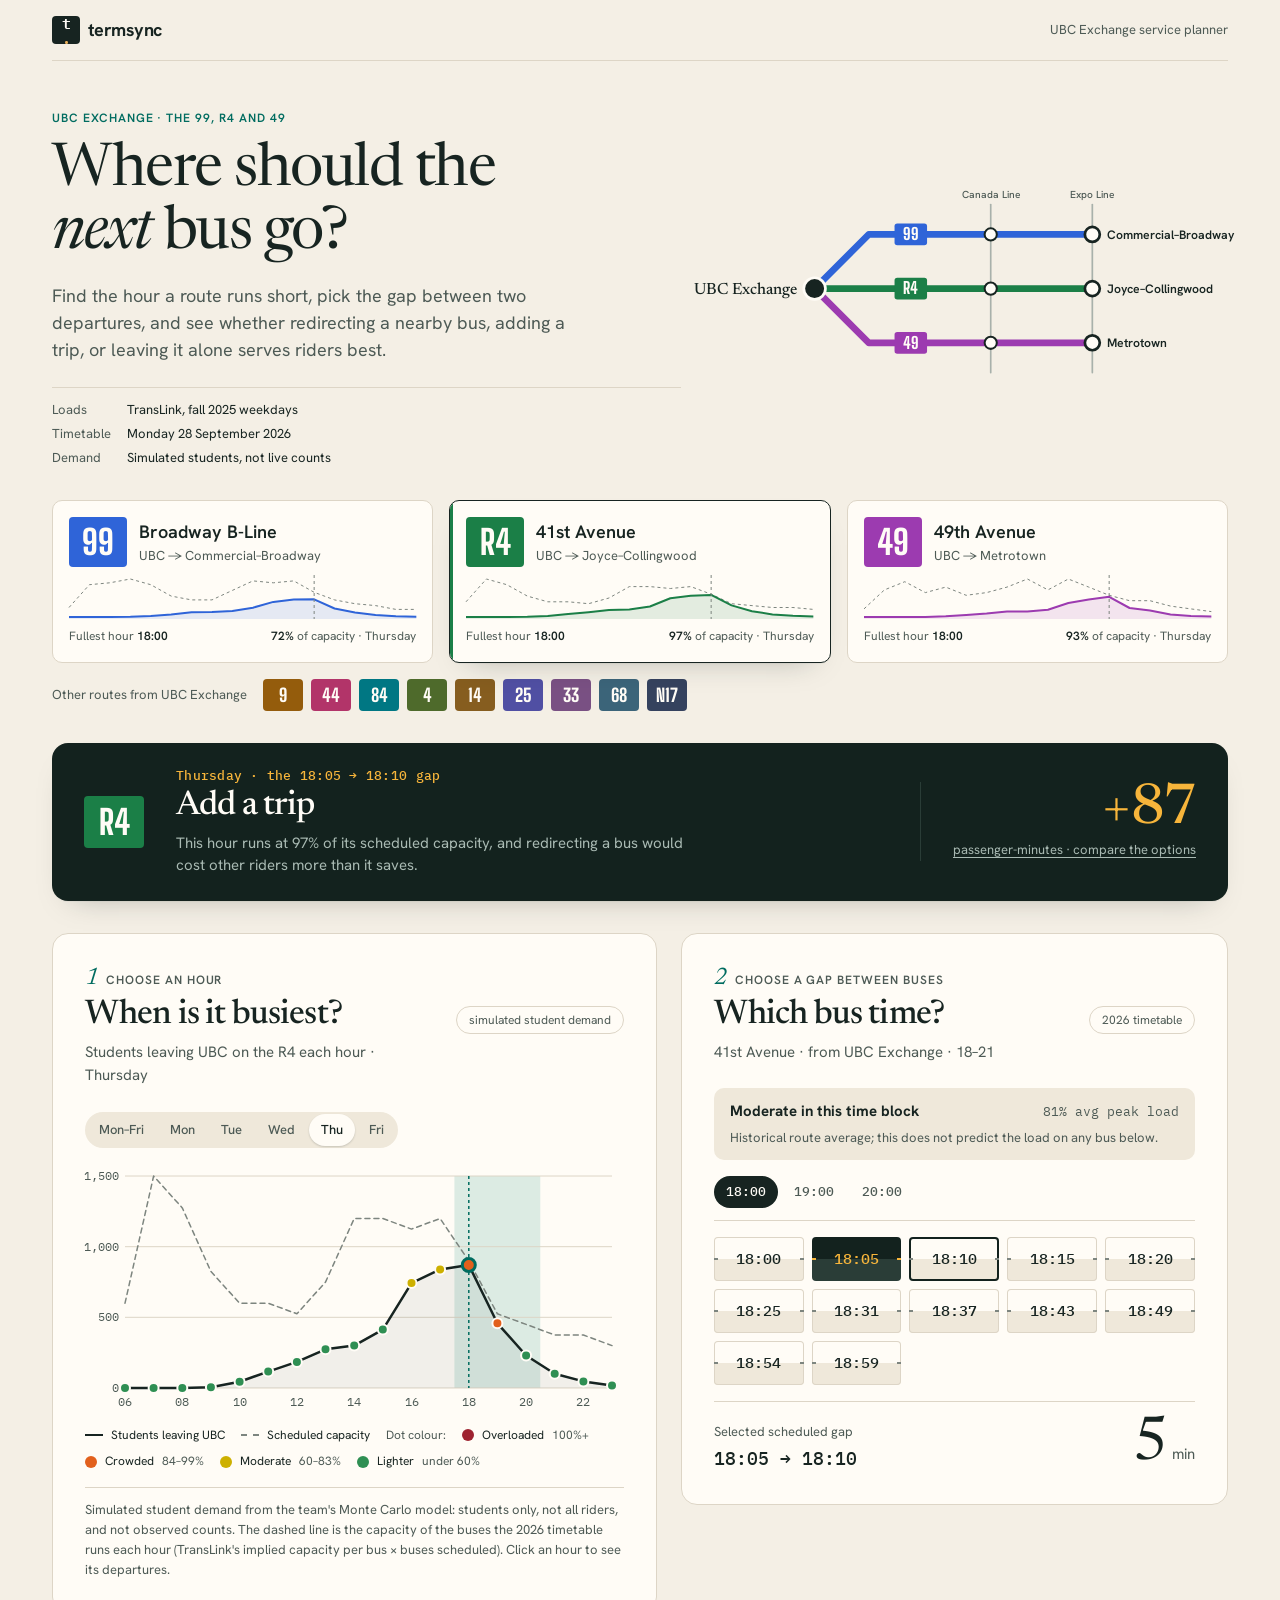
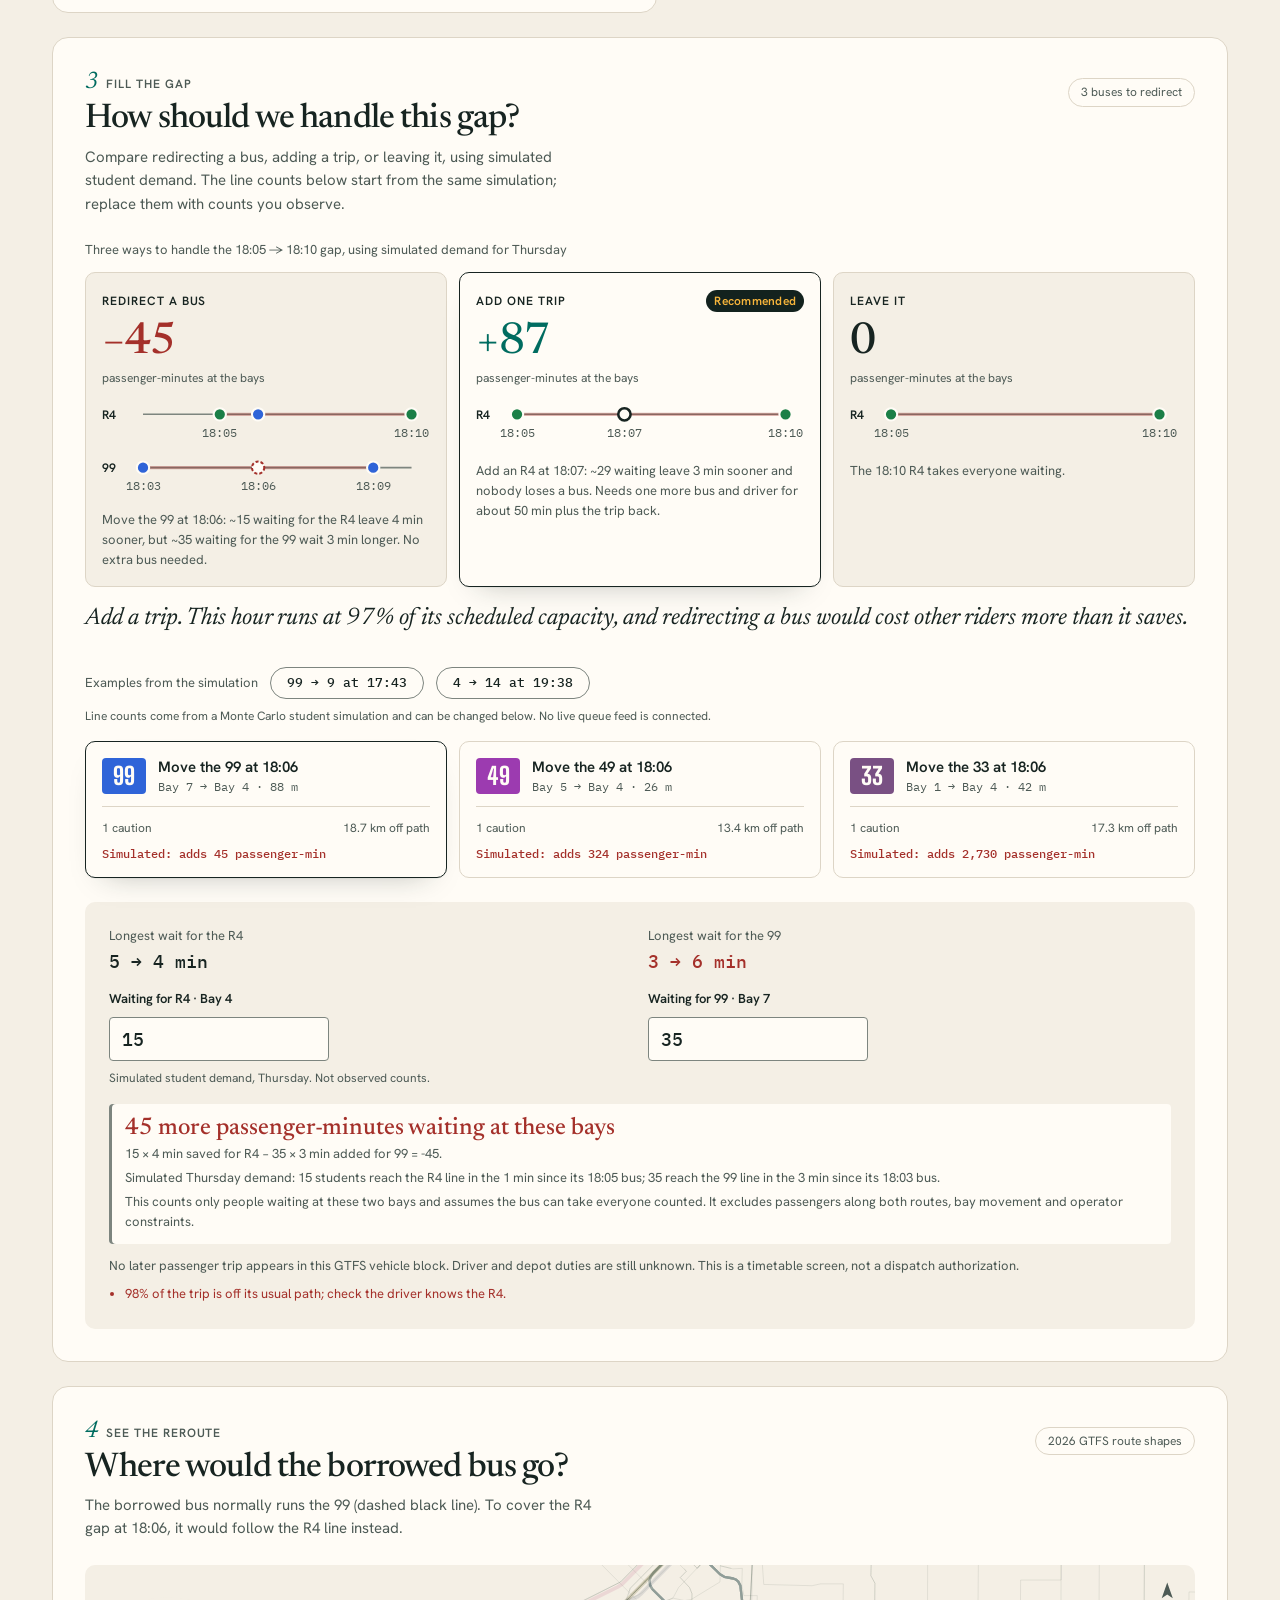
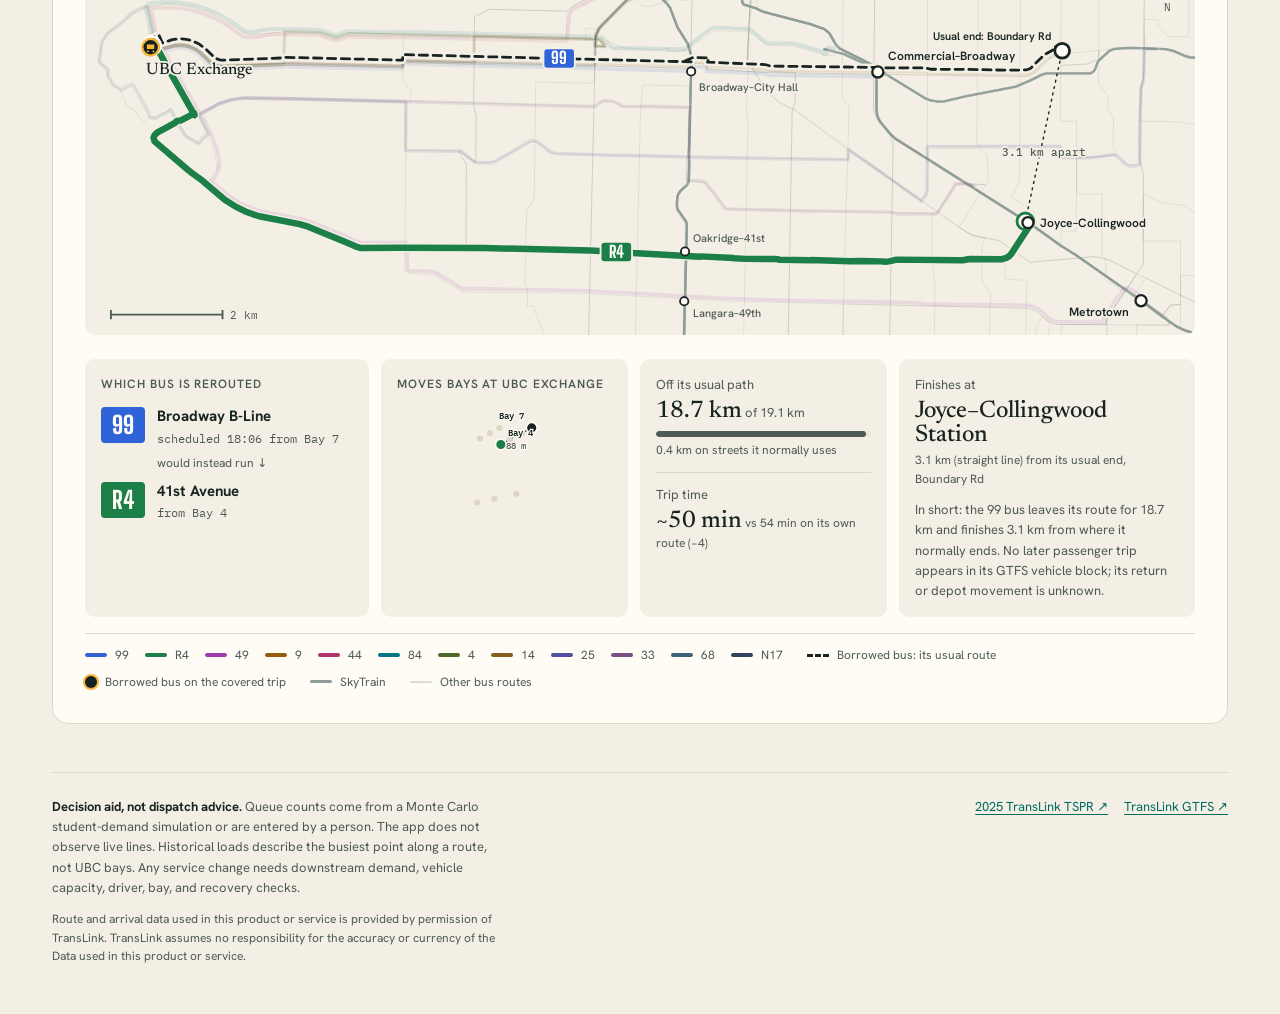
==== commit c65a8fe7: "Warmer, more crafted look: new type, hero diagram, departure board - Type: Newsreader (headlines, bi" ====
--- a/index.html
+++ b/index.html
@@ -3,11 +3,11 @@
   <head>
     <meta charset="utf-8" />
     <meta name="viewport" content="width=device-width, initial-scale=1" />
-    <meta name="theme-color" content="#f3f1ea" />
+    <meta name="theme-color" content="#f4efe5" />
     <title>Termsync — UBC Bus Planner</title>
     <link rel="preconnect" href="https://fonts.googleapis.com" />
     <link rel="preconnect" href="https://fonts.gstatic.com" crossorigin />
-    <link href="https://fonts.googleapis.com/css2?family=DM+Sans:wght@400;500;600;700&family=IBM+Plex+Mono:wght@400;500;600&family=IBM+Plex+Sans+Condensed:wght@600;700&display=swap" rel="stylesheet" />
+    <link href="https://fonts.googleapis.com/css2?family=Big+Shoulders+Display:wght@700;800&family=Hanken+Grotesk:wght@400;500;600;700&family=IBM+Plex+Mono:wght@400;500&family=Newsreader:ital,opsz,wght@0,6..72,400;0,6..72,500;1,6..72,400&display=swap" rel="stylesheet" />
     <link rel="stylesheet" href="app/styles.css" />
     <script src="app/app.js" defer></script>
   </head>
@@ -21,15 +21,26 @@
       <main>
         <section class="intro" aria-labelledby="page-title">
           <div>
-            <p class="eyebrow">The 99, R4 and 49 at UBC Exchange</p>
-            <h1 id="page-title">Where should the next bus go?</h1>
+            <p class="eyebrow">UBC Exchange · the 99, R4 and 49</p>
+            <h1 id="page-title">Where should the <em>next</em> bus go?</h1>
             <p class="intro-copy">Find the hour a route runs short, pick the gap between two departures, and see whether redirecting a nearby bus, adding a trip, or leaving it alone serves riders best.</p>
+            <dl class="sources" aria-label="Data used">
+              <dt>Loads</dt><dd>TransLink, fall 2025 weekdays</dd>
+              <dt>Timetable</dt><dd>Monday 28 September 2026</dd>
+              <dt>Demand</dt><dd>Simulated students, not live counts</dd>
+            </dl>
           </div>
-          <dl class="sources" aria-label="Data used">
-            <dt>Loads</dt><dd>TransLink, fall 2025 weekdays</dd>
-            <dt>Timetable</dt><dd>Monday 28 September 2026</dd>
-            <dt>Demand</dt><dd>Simulated students, not live counts</dd>
-          </dl>
+          <svg class="hero-diagram" viewBox="0 0 760 300" role="img" aria-label="Schematic: the 99, R4 and 49 leave UBC Exchange, cross the Canada Line at Broadway–City Hall, Oakridge–41st and Langara–49th, and end at Commercial–Broadway, Joyce–Collingwood and Metrotown on the Expo Line.">
+            <path class="map-rail" d="M410 26 L410 274" /><path class="map-rail" d="M560 26 L560 274" />
+            <text class="hero-label is-line" x="410" y="16" text-anchor="middle">Canada Line</text>
+            <text class="hero-label is-line" x="560" y="16" text-anchor="middle">Expo Line</text>
+            <path class="hero-line" style="--route-line:var(--route-99)" d="M150 150 L230 70 L560 70" /><path class="hero-line" style="--route-line:var(--route-R4)" d="M150 150 L560 150" /><path class="hero-line" style="--route-line:var(--route-49)" d="M150 150 L230 230 L560 230" />
+            <circle class="hero-stop" cx="410" cy="70" r="9" /><circle class="hero-stop is-terminus" cx="560" cy="70" r="11" /><circle class="hero-stop" cx="410" cy="150" r="9" /><circle class="hero-stop is-terminus" cx="560" cy="150" r="11" /><circle class="hero-stop" cx="410" cy="230" r="9" /><circle class="hero-stop is-terminus" cx="560" cy="230" r="11" />
+            <g class="hero-chip" style="--route-line:var(--route-99)" transform="translate(292 70)"><rect x="-24" y="-16" width="48" height="32" rx="4" /><text dy="0.36em">99</text></g><g class="hero-chip" style="--route-line:var(--route-R4)" transform="translate(292 150)"><rect x="-24" y="-16" width="48" height="32" rx="4" /><text dy="0.36em">R4</text></g><g class="hero-chip" style="--route-line:var(--route-49)" transform="translate(292 230)"><rect x="-24" y="-16" width="48" height="32" rx="4" /><text dy="0.36em">49</text></g>
+            <circle class="hero-hub" cx="150" cy="150" r="16" />
+            <text class="hero-label is-hub" x="124" y="150" dy="0.35em" text-anchor="end">UBC Exchange</text>
+            <text class="hero-label" x="582" y="70" dy="0.35em">Commercial–Broadway</text><text class="hero-label" x="582" y="150" dy="0.35em">Joyce–Collingwood</text><text class="hero-label" x="582" y="230" dy="0.35em">Metrotown</text>
+          </svg>
         </section>
 
         <nav class="route-nav" id="route-nav" aria-label="Choose a bus route"></nav>
--- a/app/styles.css
+++ b/app/styles.css
@@ -1,21 +1,25 @@
 /* ── Tokens ───────────────────────────────────────────────────────────────────────────────
-   Ink on paper, like a printed timetable. Colour is reserved for data (routes and load levels);
-   the interface itself uses ink, one accent (teal) and one warning colour (red). Every value
-   below is used by name; nothing else in this file introduces a colour, size or space. */
+   A transit timetable with an editorial voice: warm paper, ink, and colour reserved for the
+   routes and their load levels. The one dark surface is the departure board that answers the
+   page's question. Every value below is used by name; nothing else introduces a colour or size. */
 :root {
-  --paper: #f3f1ea;
-  --surface: #fcfbf7;
-  --ink: #16211f;
-  --ink-2: #4a5854;          /* secondary text: 6.6:1 on paper */
-  --rule: #d6d3c8;           /* hairlines between things */
-  --rule-strong: #7a847f;    /* borders of controls you type in or pick: 3.4:1 */
-  --tint: #ebe8df;           /* hover and quiet fills */
-  --accent: #006c60;         /* links, gains, the chart's selected hour */
-  --accent-tint: #dcebe5;
+  --paper: #f4efe5;
+  --surface: #fffcf6;
+  --ink: #172421;
+  --ink-2: #4d5a55;          /* secondary text: 6.3:1 on paper */
+  --rule: #ddd5c6;           /* hairlines */
+  --rule-strong: #7d857f;    /* borders of things you type in or pick: 3.7:1 */
+  --tint: #efe8da;           /* hover and quiet fills */
+  --accent: #006c60;         /* gains, links, the selected hour */
+  --accent-tint: #dcebe3;
   --loss: #a4302a;           /* losses and warnings only */
-  --loss-tint: #f6e4df;
-  --on-ink: #fcfbf7;
-  --brand-dot: #eeb15a;      /* the dot in the termsync mark */
+  --loss-tint: #f6e2db;
+  --on-ink: #fffcf6;
+  --board: #13221e;          /* the departure board */
+  --board-rule: #2a3d37;
+  --on-board-2: #a9bab3;     /* 8.1:1 on the board */
+  --amber: #f7b53b;          /* board figures: 9.1:1 on the board */
+  --brand-dot: #eeb15a;
 
   /* Load levels, checked for colour-blind separation; always shown with a label or value. */
   --load-overloaded: #9e2330;
@@ -23,7 +27,7 @@
   --load-moderate: #cdb000;
   --load-lighter: #2f8f53;
 
-  /* Routes: each keeps one colour everywhere. White text on each passes 4.5:1. */
+  /* Routes: one colour each, everywhere. White text on each passes 4.5:1. */
   --route-99: #2f64d8;
   --route-R4: #1b7f47;
   --route-49: #9c3bb0;
@@ -38,22 +42,25 @@
   --route-N17: #35425e;
   --rail: #8f9c97;
 
-  /* Type: DM Sans for reading, Plex Mono for times and figures, Plex Sans Condensed for route
-     numbers and headline figures (the destination-sign face). */
-  --font-text: "DM Sans", "Avenir Next", system-ui, sans-serif;
+  /* Type: Newsreader for headlines and big figures, Hanken Grotesk for reading, Big Shoulders for
+     route numbers (the destination sign), Plex Mono for times. */
+  --font-display: "Newsreader", "Iowan Old Style", Georgia, serif;
+  --font-text: "Hanken Grotesk", system-ui, sans-serif;
+  --font-sign: "Big Shoulders Display", "Arial Narrow", sans-serif;
   --font-data: "IBM Plex Mono", ui-monospace, monospace;
-  --font-sign: "IBM Plex Sans Condensed", "Arial Narrow", sans-serif-condensed, sans-serif;
   --t-xs: 12px;
   --t-sm: 13px;
   --t-md: 15px;
   --t-lg: 18px;
   --t-xl: 24px;
-  --t-2xl: 32px;
-  --t-3xl: 44px;
-  --leading: 1.5;
-  --leading-tight: 1.1;
-  --tracking-tight: -0.02em;
-  --tracking-display: -0.035em;
+  --t-2xl: 34px;
+  --t-3xl: 60px;
+  --t-figure: 44px;          /* the big numbers in the options */
+  --t-board: 56px;           /* the figure on the departure board */
+  --leading: 1.55;
+  --leading-tight: 1.05;
+  --tracking-display: -0.025em;
+  --tracking-caps: 0.08em;
 
   /* Space and shape */
   --s-0: 2px;
@@ -64,15 +71,19 @@
   --s-5: 24px;
   --s-6: 32px;
   --s-7: 48px;
-  --r-sm: 2px;
-  --r-md: 6px;
+  --r-sm: 4px;
+  --r-md: 10px;
+  --r-lg: 16px;
+  --r-pill: 999px;
   --hair: 1px;
   --thick: 3px;
+  --shadow: 0 1px 0 rgb(23 36 33 / 0.04), 0 14px 30px -20px rgb(23 36 33 / 0.35);
+  --shadow-pressed: 0 1px 2px rgb(23 36 33 / 0.18);
   --measure: 64ch;
   --shell: 1240px;
-  --control: 44px;           /* minimum height of anything you tap */
-  --chip: 44px;              /* width of a route chip; text beside chips aligns to it */
-  --ease: 0.15s ease;
+  --control: 44px;
+  --chip: 44px;
+  --ease: 0.18s ease;
 }
 
 /* ── Base ─────────────────────────────────────────────────────────────────────────────── */
@@ -83,83 +94,104 @@
 button { cursor: pointer; }
 button:disabled { cursor: not-allowed; }
 a { color: var(--accent); text-underline-offset: 3px; }
-h1, h2, h3 { margin: 0; font-weight: 600; letter-spacing: var(--tracking-tight); line-height: var(--leading-tight); }
+h1, h2, h3 { margin: 0; font-family: var(--font-display); font-weight: 500; letter-spacing: var(--tracking-display); line-height: var(--leading-tight); }
 p { margin: 0; }
 :focus-visible { outline: 2px solid var(--accent); outline-offset: 2px; }
 [hidden] { display: none !important; }
 .shell { max-width: var(--shell); margin: 0 auto; padding: 0 var(--s-6); }
 
-/* Numbers that line up: times, counts, percentages. */
-.data, .departure, .hour-tab, .gap-number, .compare-value, .queue-inputs input, .queue-tradeoff strong,
-.reroute-facts dd strong, .block-value, .hour-ylabel, .hour-xlabel, .answer-value { font-variant-numeric: tabular-nums; }
+.departure, .hour-tab, .queue-inputs input, .queue-tradeoff strong, .block-value, .hour-ylabel, .hour-xlabel, .tl-label { font-variant-numeric: tabular-nums; }
+.gap-number, .compare-value, .answer-value, .reroute-facts dd strong { font-variant-numeric: lining-nums tabular-nums; }
 
 /* ── Masthead and intro ───────────────────────────────────────────────────────────────── */
 .masthead { display: flex; align-items: center; justify-content: space-between; gap: var(--s-4); padding: var(--s-4) 0; border-bottom: var(--hair) solid var(--rule); }
-.brand { display: inline-flex; align-items: center; gap: var(--s-2); color: var(--ink); text-decoration: none; font-size: var(--t-lg); font-weight: 700; letter-spacing: var(--tracking-display); }
+.brand { display: inline-flex; align-items: center; gap: var(--s-2); color: var(--ink); text-decoration: none; font-size: var(--t-lg); font-weight: 700; letter-spacing: -0.03em; }
 .brand-mark { display: grid; place-items: center; width: 28px; height: 28px; border-radius: var(--r-sm); background: var(--ink); color: var(--on-ink); font: 600 var(--t-md)/1 var(--font-data); }
 .brand-mark span { color: var(--brand-dot); }
 .masthead-meta { color: var(--ink-2); font-size: var(--t-sm); }
 
-.intro { display: grid; grid-template-columns: minmax(0, 1fr) auto; align-items: end; gap: var(--s-6); padding: var(--s-7) 0 var(--s-6); }
-.eyebrow { margin-bottom: var(--s-3); color: var(--ink-2); font-size: var(--t-sm); font-weight: 500; }
-h1 { font-size: var(--t-3xl); letter-spacing: var(--tracking-display); max-width: 22ch; }
-.intro-copy { max-width: var(--measure); margin-top: var(--s-4); color: var(--ink-2); }
-.sources { display: grid; grid-template-columns: auto auto; gap: var(--s-1) var(--s-4); margin: 0; padding-left: var(--s-4); border-left: var(--hair) solid var(--rule-strong); font-size: var(--t-sm); }
+.intro { display: grid; grid-template-columns: minmax(0, 1.1fr) minmax(0, 0.9fr); align-items: center; gap: var(--s-6); padding: var(--s-7) 0 var(--s-6); }
+.eyebrow { margin-bottom: var(--s-3); color: var(--accent); font-size: var(--t-xs); font-weight: 600; letter-spacing: var(--tracking-caps); text-transform: uppercase; }
+h1 { font-size: var(--t-3xl); font-weight: 400; max-width: 13ch; }
+h1 em { font-style: italic; }
+.intro-copy { max-width: 52ch; margin-top: var(--s-4); color: var(--ink-2); font-size: var(--t-lg); line-height: 1.5; }
+.sources { display: grid; grid-template-columns: auto 1fr; gap: var(--s-1) var(--s-4); margin: var(--s-5) 0 0; padding-top: var(--s-3); border-top: var(--hair) solid var(--rule); font-size: var(--t-sm); }
 .sources dt { color: var(--ink-2); }
 .sources dd { margin: 0; }
 
+/* The three routes as a line diagram: UBC Exchange on the left, termini on the right. */
+.hero-diagram { display: block; width: 100%; height: auto; overflow: visible; }
+.hero-line { fill: none; stroke: var(--route-line); stroke-width: 10; stroke-linecap: round; stroke-linejoin: round; }
+.hero-stop { fill: var(--surface); stroke: var(--ink); stroke-width: 3; }
+.hero-stop.is-terminus { stroke-width: 4; }
+.hero-hub { fill: var(--ink); stroke: var(--surface); stroke-width: 4; }
+/* The diagram scales with its column, so its text is sized in diagram units (about 0.7× on screen). */
+.hero-label { fill: var(--ink); font: 600 var(--t-lg) var(--font-text); }
+.hero-label.is-hub { font: 500 var(--t-xl) var(--font-display); }
+.hero-label.is-line { fill: var(--ink-2); font-size: var(--t-md); font-weight: 500; }
+.hero-chip rect { fill: var(--route-line); }
+.hero-chip text { fill: var(--on-ink); font: 800 var(--t-xl) var(--font-sign); text-anchor: middle; }
+
 /* ── Route picker: the three routes we optimise, then the rest as destination signs ─── */
 .route-nav { display: grid; gap: var(--s-4); }
-.route-focus { display: grid; grid-template-columns: repeat(3, minmax(0, 1fr)); gap: var(--s-3); }
-.route-button { display: flex; align-items: center; gap: var(--s-3); min-height: 72px; padding: var(--s-3); border: var(--hair) solid var(--rule); border-radius: var(--r-md); background: var(--surface); text-align: left; transition: border-color var(--ease); }
+.route-focus { display: grid; grid-template-columns: repeat(3, minmax(0, 1fr)); gap: var(--s-4); }
+.route-button { position: relative; display: grid; grid-template-columns: auto minmax(0, 1fr); align-items: center; gap: var(--s-2) var(--s-3); padding: var(--s-4); border: var(--hair) solid var(--rule); border-radius: var(--r-md); background: var(--surface); text-align: left; overflow: hidden; transition: border-color var(--ease), box-shadow var(--ease); }
+.route-button::before { content: ""; position: absolute; inset: 0 auto 0 0; width: var(--thick); background: var(--route-color); opacity: 0; transition: opacity var(--ease); }
 .route-button:hover { border-color: var(--rule-strong); }
-.route-button[aria-pressed="true"] { border-color: var(--ink); box-shadow: inset 0 0 0 1px var(--ink); }
-.route-number, .chip, .candidate-route, .route-sign { display: inline-grid; place-items: center; flex: none; border-radius: var(--r-sm); background: var(--route-color, var(--ink)); color: var(--on-ink); font-family: var(--font-sign); font-weight: 600; line-height: 1; letter-spacing: var(--tracking-tight); }
-.route-number { min-width: 56px; height: 48px; padding: 0 var(--s-2); font-size: var(--t-2xl); }
+.route-button[aria-pressed="true"] { border-color: var(--ink); box-shadow: var(--shadow); }
+.route-button[aria-pressed="true"]::before { opacity: 1; }
+.route-number, .chip, .candidate-route, .route-sign { display: inline-grid; place-items: center; flex: none; border-radius: var(--r-sm); background: var(--route-color, var(--ink)); color: var(--on-ink); font-family: var(--font-sign); font-weight: 800; line-height: 1; }
+.route-number { min-width: 58px; height: 50px; padding: 0 var(--s-2); font-size: var(--t-2xl); }
 .route-info { min-width: 0; }
-.route-info strong { display: block; overflow: hidden; font-size: var(--t-md); font-weight: 600; white-space: nowrap; text-overflow: ellipsis; }
-.route-info small { display: block; margin-top: var(--s-0); color: var(--ink-2); font-size: var(--t-sm); }
+.route-info strong { display: block; overflow: hidden; font-size: var(--t-lg); font-weight: 600; white-space: nowrap; text-overflow: ellipsis; }
+.route-info small { display: block; color: var(--ink-2); font-size: var(--t-sm); }
+.route-spark { grid-column: 1 / -1; display: block; width: 100%; height: 44px; overflow: visible; }
+.route-spark .spark-area { fill: var(--route-color); opacity: 0.12; }
+.route-spark .spark-line { fill: none; stroke: var(--route-color); stroke-width: 2; stroke-linejoin: round; }
+.route-spark .spark-capacity { fill: none; stroke: var(--rule-strong); stroke-width: 1; stroke-dasharray: 3 3; }
+.route-peak { grid-column: 1 / -1; display: flex; justify-content: space-between; gap: var(--s-2); color: var(--ink-2); font-size: var(--t-xs); }
+.route-peak b { color: var(--ink); font-weight: 600; }
 .route-others { display: flex; flex-wrap: wrap; align-items: center; gap: var(--s-2); }
 .route-others > span { margin-right: var(--s-2); color: var(--ink-2); font-size: var(--t-sm); }
 .route-sign { min-width: 40px; height: 32px; padding: 0 var(--s-2); border: 0; font-size: var(--t-lg); transition: box-shadow var(--ease); }
 .route-sign:hover { box-shadow: 0 0 0 2px var(--paper), 0 0 0 3px var(--rule-strong); }
 .route-sign[aria-pressed="true"] { box-shadow: 0 0 0 2px var(--paper), 0 0 0 4px var(--ink); }
 
-/* ── The answer: one loud line that says what to do ───────────────────────────────────── */
-.answer { display: grid; grid-template-columns: auto minmax(0, 1fr) auto; align-items: center; gap: var(--s-4) var(--s-5); margin: var(--s-5) 0 var(--s-6); padding: var(--s-4) var(--s-5); border-radius: var(--r-md); background: var(--ink); color: var(--on-ink); }
-.answer .chip { min-width: 48px; height: 40px; font-size: var(--t-xl); }
-.answer-context { font-size: var(--t-sm); opacity: 0.85; }
-.answer-verdict { font-size: var(--t-xl); font-weight: 600; letter-spacing: var(--tracking-tight); line-height: 1.2; }
-.answer-verdict small { display: block; margin-top: var(--s-1); font-size: var(--t-sm); font-weight: 400; opacity: 0.85; }
-.answer-side { text-align: right; }
-.answer-value { display: block; font: 600 var(--t-2xl)/1 var(--font-sign); }
-.answer-side a { color: var(--on-ink); font-size: var(--t-sm); }
-.answer.is-quiet { grid-template-columns: auto minmax(0, 1fr); background: var(--surface); color: var(--ink); border: var(--hair) solid var(--rule); }
-.answer.is-quiet .answer-context, .answer.is-quiet .answer-verdict small { opacity: 1; color: var(--ink-2); }
+/* ── The answer, set as a departure board ─────────────────────────────────────────────── */
+.answer { display: grid; grid-template-columns: auto minmax(0, 1fr) auto; align-items: center; gap: var(--s-4) var(--s-6); margin: var(--s-6) 0; padding: var(--s-5) var(--s-6); border-radius: var(--r-lg); background: var(--board); color: var(--on-ink); box-shadow: var(--shadow); }
+.answer .chip { min-width: 60px; height: 52px; font-size: var(--t-2xl); }
+.answer-context { display: block; color: var(--amber); font: 500 var(--t-sm) var(--font-data); letter-spacing: 0.02em; }
+.answer-verdict { margin-top: var(--s-1); font: 500 var(--t-2xl)/1.1 var(--font-display); letter-spacing: var(--tracking-display); }
+.answer-verdict small { display: block; max-width: var(--measure); margin-top: var(--s-2); color: var(--on-board-2); font: 400 var(--t-md)/1.45 var(--font-text); letter-spacing: 0; }
+.answer-side { padding-left: var(--s-6); border-left: var(--hair) solid var(--board-rule); text-align: right; }
+.answer-value { display: block; color: var(--amber); font: 500 var(--t-board)/1 var(--font-display); letter-spacing: var(--tracking-display); }
+.answer-side a { color: var(--on-board-2); font-size: var(--t-sm); }
+.answer-side a:hover { color: var(--on-ink); }
+.answer.is-quiet { grid-template-columns: auto minmax(0, 1fr); background: var(--surface); color: var(--ink); border: var(--hair) solid var(--rule); box-shadow: none; }
+.answer.is-quiet .answer-context { color: var(--ink-2); font-family: var(--font-text); }
+.answer.is-quiet .answer-verdict { font-size: var(--t-xl); }
 
 /* ── Panels and section headings ──────────────────────────────────────────────────────── */
 .work-grid { display: grid; grid-template-columns: minmax(0, 1.05fr) minmax(0, 0.95fr); gap: var(--s-5); align-items: start; }
-.panel { min-width: 0; padding: var(--s-5); border: var(--hair) solid var(--rule); border-radius: var(--r-md); background: var(--surface); }
+.panel { min-width: 0; padding: var(--s-6); border: var(--hair) solid var(--rule); border-radius: var(--r-lg); background: var(--surface); }
 .candidates-panel, .map-panel { margin-top: var(--s-5); }
-.section-topline { display: flex; align-items: baseline; gap: var(--s-2); color: var(--ink-2); font-size: var(--t-sm); font-weight: 500; }
-.step { color: var(--ink); font: 700 var(--t-md)/1 var(--font-sign); }
-.step::after { content: ""; display: inline-block; width: var(--s-4); height: var(--hair); margin-left: var(--s-2); vertical-align: middle; background: var(--rule-strong); }
-.section-heading, .candidates-heading { display: flex; justify-content: space-between; align-items: start; gap: var(--s-4); margin: var(--s-3) 0 var(--s-5); }
+.section-topline { display: flex; align-items: baseline; gap: var(--s-2); color: var(--ink-2); font-size: var(--t-xs); font-weight: 600; letter-spacing: var(--tracking-caps); text-transform: uppercase; }
+.step { color: var(--accent); font: italic 400 var(--t-xl)/1 var(--font-display); letter-spacing: 0; text-transform: none; }
+.section-heading, .candidates-heading { display: flex; justify-content: space-between; align-items: start; gap: var(--s-4); margin: var(--s-2) 0 var(--s-5); }
 .candidates-heading { margin-top: 0; }
-.candidates-heading h2 { margin-top: var(--s-3); }
-h2 { font-size: var(--t-xl); }
-.section-heading p, .candidates-heading p { max-width: var(--measure); margin-top: var(--s-2); color: var(--ink-2); font-size: var(--t-sm); }
-.source-tag, .candidate-count { flex: none; color: var(--ink-2); font-size: var(--t-xs); white-space: nowrap; }
-.source-tag::before { content: "Source: "; }
+.candidates-heading h2 { margin-top: var(--s-2); }
+h2 { font-size: var(--t-2xl); }
+.section-heading p, .candidates-heading p { max-width: var(--measure); margin-top: var(--s-2); color: var(--ink-2); font-size: var(--t-md); }
+.source-tag, .candidate-count { flex: none; margin-top: var(--s-2); padding: var(--s-1) var(--s-3); border: var(--hair) solid var(--rule); border-radius: var(--r-pill); color: var(--ink-2); font-size: var(--t-xs); white-space: nowrap; }
+.candidate-count:empty { display: none; }
 .small-note { margin-top: var(--s-4); padding-top: var(--s-3); border-top: var(--hair) solid var(--rule); color: var(--ink-2); font-size: var(--t-sm); }
 
 /* ── Step 1: hourly demand line ───────────────────────────────────────────────────────── */
 .hour-chart, .block-chart { display: flex; flex-direction: column; }
-.weekday-tabs { display: inline-flex; flex-wrap: wrap; align-self: start; margin-bottom: var(--s-4); border: var(--hair) solid var(--rule-strong); border-radius: var(--r-sm); overflow: hidden; }
-.weekday-tab { min-height: 32px; padding: 0 var(--s-3); border: 0; border-left: var(--hair) solid var(--rule); background: var(--surface); color: var(--ink-2); font-size: var(--t-sm); }
-.weekday-tab:first-child { border-left: 0; }
-.weekday-tab:hover { background: var(--tint); color: var(--ink); }
-.weekday-tab[aria-pressed="true"] { background: var(--ink); color: var(--on-ink); }
+.weekday-tabs { display: inline-flex; flex-wrap: wrap; gap: var(--s-0); align-self: start; margin-bottom: var(--s-4); padding: var(--s-0); border-radius: var(--r-pill); background: var(--tint); }
+.weekday-tab { min-height: 32px; padding: 0 var(--s-3); border: 0; border-radius: var(--r-pill); background: transparent; color: var(--ink-2); font-size: var(--t-sm); font-weight: 500; }
+.weekday-tab:hover { color: var(--ink); }
+.weekday-tab[aria-pressed="true"] { background: var(--surface); color: var(--ink); box-shadow: var(--shadow-pressed); }
 .hour-plot { position: relative; }
 .hour-plot svg { display: block; overflow: visible; }
 .hour-band { fill: var(--accent-tint); }
@@ -167,9 +199,10 @@
 .hour-ylabel, .hour-xlabel { fill: var(--ink-2); font: 400 var(--t-xs) var(--font-data); }
 .hour-ylabel { text-anchor: end; }
 .hour-xlabel { text-anchor: middle; }
+.hour-area { fill: var(--ink); opacity: 0.06; }
 .hour-capacity, .hour-line { fill: none; stroke-linejoin: round; stroke-linecap: round; }
 .hour-capacity { stroke: var(--rule-strong); stroke-width: 1.5; stroke-dasharray: 5 4; }
-.hour-line { stroke: var(--ink); stroke-width: 2; }
+.hour-line { stroke: var(--ink); stroke-width: 2.5; }
 .hour-point { cursor: pointer; outline: none; }
 .hour-hit { fill: transparent; }
 .hour-point circle { fill: var(--ink-2); stroke: var(--surface); stroke-width: 2; }
@@ -181,13 +214,13 @@
 .hour-point:focus-visible .hour-hit { fill: var(--accent-tint); }
 .hour-point[aria-pressed="true"] circle { stroke: var(--accent); stroke-width: 3; }
 .hour-guide { stroke: var(--accent); stroke-width: 1.5; stroke-dasharray: 3 3; }
-.hour-tip, .block-tip { position: absolute; z-index: 3; width: max-content; max-width: 240px; padding: var(--s-2) var(--s-3); border-radius: var(--r-sm); background: var(--ink); color: var(--on-ink); font-size: var(--t-xs); line-height: 1.4; pointer-events: none; }
+.hour-tip, .block-tip { position: absolute; z-index: 3; width: max-content; max-width: 240px; padding: var(--s-2) var(--s-3); border-radius: var(--r-sm); background: var(--board); color: var(--on-ink); font-size: var(--t-xs); line-height: 1.45; pointer-events: none; }
 .hour-tip { transform: translate(-50%, calc(-100% - var(--s-3))); }
 .block-legend { display: flex; flex-wrap: wrap; gap: var(--s-2) var(--s-4); margin-top: var(--s-3); font-size: var(--t-xs); }
 .block-legend span { display: inline-flex; align-items: center; gap: var(--s-2); }
 .block-legend small { color: var(--ink-2); font-size: var(--t-xs); }
 .legend-caption { color: var(--ink-2); }
-.legend-line { display: inline-block; width: 18px; border-top: 2px solid var(--ink); }
+.legend-line { display: inline-block; width: 18px; border-top: 2.5px solid var(--ink); }
 .legend-line.is-capacity { border-top: 2px dashed var(--rule-strong); }
 .block-swatch { display: inline-block; width: var(--s-3); height: var(--s-3); border-radius: 50%; }
 .block-swatch.is-overloaded { background: var(--load-overloaded); }
@@ -220,57 +253,70 @@
 .block-bar.is-last .block-tip { left: auto; right: 0; transform: none; }
 .block-bar:hover .block-tip, .block-bar:focus-visible .block-tip { display: block; }
 
-/* ── Step 2: departure board ──────────────────────────────────────────────────────────── */
-.pressure-callout { display: flex; flex-wrap: wrap; align-items: baseline; justify-content: space-between; gap: var(--s-1) var(--s-3); margin-bottom: var(--s-4); padding-left: var(--s-3); border-left: var(--thick) solid var(--rule-strong); }
-.pressure-callout.is-high { border-left-color: var(--loss); }
+/* ── Step 2: split-flap departure board ───────────────────────────────────────────────── */
+.pressure-callout { display: flex; flex-wrap: wrap; align-items: baseline; justify-content: space-between; gap: var(--s-1) var(--s-3); margin-bottom: var(--s-4); padding: var(--s-3) var(--s-4); border-radius: var(--r-md); background: var(--tint); }
+.pressure-callout.is-high { background: var(--loss-tint); }
 .pressure-callout strong { font-size: var(--t-md); }
 .pressure-callout.is-high strong { color: var(--loss); }
 .pressure-callout span { color: var(--ink-2); font: 400 var(--t-sm) var(--font-data); }
 .pressure-callout p { flex-basis: 100%; color: var(--ink-2); font-size: var(--t-sm); }
-.hour-tabs { display: flex; gap: var(--s-1); overflow-x: auto; padding-bottom: var(--s-2); border-bottom: var(--hair) solid var(--rule); scrollbar-width: thin; }
-.hour-tab { flex: none; min-height: 32px; padding: 0 var(--s-3); border: 0; border-radius: var(--r-sm); background: transparent; color: var(--ink-2); font: 500 var(--t-sm) var(--font-data); }
+.hour-tabs { display: flex; gap: var(--s-1); overflow-x: auto; padding-bottom: var(--s-3); border-bottom: var(--hair) solid var(--rule); scrollbar-width: thin; }
+.hour-tab { flex: none; min-height: 32px; padding: 0 var(--s-3); border: 0; border-radius: var(--r-pill); background: transparent; color: var(--ink-2); font: 500 var(--t-sm) var(--font-data); }
 .hour-tab:hover { background: var(--tint); color: var(--ink); }
 .hour-tab[aria-pressed="true"] { background: var(--ink); color: var(--on-ink); }
-.departure-list { display: grid; grid-template-columns: repeat(auto-fill, minmax(72px, 1fr)); align-content: start; gap: var(--s-2); min-height: 96px; padding: var(--s-4) 0; }
-.departure { min-height: 40px; border: var(--hair) solid var(--rule); border-radius: var(--r-sm); background: var(--surface); font: 500 var(--t-md) var(--font-data); transition: border-color var(--ease); }
-.departure:hover { border-color: var(--rule-strong); }
-.departure[aria-pressed="true"] { border-color: var(--ink); background: var(--ink); color: var(--on-ink); }
-.departure.is-next { border-color: var(--ink); box-shadow: inset 0 0 0 1px var(--ink); }
+.departure-list { display: grid; grid-template-columns: repeat(auto-fill, minmax(76px, 1fr)); align-content: start; gap: var(--s-2); min-height: 96px; padding: var(--s-4) 0; }
+/* Each time is a split-flap tile: a slightly darker lower half, with the split marked by notches at the edges. */
+.departure { position: relative; min-height: var(--control); border: 0; border-radius: var(--r-sm); background: linear-gradient(var(--surface) 50%, var(--tint) 50%); box-shadow: inset 0 0 0 var(--hair) var(--rule); color: var(--ink); font: 500 var(--t-md) var(--font-data); transition: box-shadow var(--ease); }
+.departure::before, .departure::after { content: ""; position: absolute; top: calc(50% - 1px); width: var(--s-1); height: 2px; background: var(--rule-strong); }
+.departure::before { left: 0; }
+.departure::after { right: 0; }
+.departure:hover { box-shadow: inset 0 0 0 var(--hair) var(--rule-strong); }
+.departure[aria-pressed="true"] { background: linear-gradient(var(--board) 50%, var(--board-rule) 50%); box-shadow: none; color: var(--amber); }
+.departure[aria-pressed="true"]::before, .departure[aria-pressed="true"]::after { background: var(--amber); }
+.departure.is-next { box-shadow: inset 0 0 0 2px var(--board); }
 .empty-departures { grid-column: 1 / -1; color: var(--ink-2); font-size: var(--t-sm); }
 .gap-summary { display: flex; align-items: end; justify-content: space-between; gap: var(--s-4); padding-top: var(--s-4); border-top: var(--hair) solid var(--rule); }
 .gap-label { display: block; margin-bottom: var(--s-1); color: var(--ink-2); font-size: var(--t-sm); }
 .gap-summary strong { font: 500 var(--t-lg) var(--font-data); }
-.gap-number { font: 600 var(--t-3xl)/1 var(--font-sign); white-space: nowrap; }
+.gap-number { font: 400 var(--t-3xl)/0.9 var(--font-display); white-space: nowrap; }
 .gap-number small { margin-left: var(--s-1); color: var(--ink-2); font: 400 var(--t-md) var(--font-text); }
 
 /* ── Step 3: options, buses to redirect, line counts ──────────────────────────────────── */
 .metric-label { display: block; color: var(--ink-2); font-size: var(--t-sm); }
-.compare { margin-bottom: var(--s-5); }
-.compare-grid { display: grid; grid-template-columns: repeat(3, minmax(0, 1fr)); margin-top: var(--s-3); border-top: var(--hair) solid var(--rule); }
-.compare-card { padding: var(--s-4) var(--s-4) var(--s-2); border-left: var(--hair) solid var(--rule); }
-.compare-card:first-child { padding-left: 0; border-left: 0; }
-.compare-card.is-best { box-shadow: inset 0 var(--thick) 0 var(--ink); }
-.compare-kicker { display: flex; align-items: center; justify-content: space-between; gap: var(--s-2); min-height: var(--s-5); font-size: var(--t-sm); font-weight: 600; }
-.compare-badge { padding: var(--s-0) var(--s-2); border-radius: var(--r-sm); background: var(--ink); color: var(--on-ink); font-size: var(--t-xs); font-weight: 500; }
-.compare-value { display: block; margin-top: var(--s-3); font: 600 var(--t-2xl)/1 var(--font-sign); }
+.compare { margin-bottom: var(--s-6); }
+.compare-grid { display: grid; grid-template-columns: repeat(3, minmax(0, 1fr)); gap: var(--s-3); margin-top: var(--s-3); }
+.compare-card { padding: var(--s-4); border: var(--hair) solid var(--rule); border-radius: var(--r-md); background: var(--paper); }
+.compare-card.is-best { border-color: var(--ink); background: var(--surface); box-shadow: var(--shadow); }
+.compare-kicker { display: flex; align-items: center; justify-content: space-between; gap: var(--s-2); min-height: var(--s-5); font-size: var(--t-xs); font-weight: 600; letter-spacing: var(--tracking-caps); text-transform: uppercase; }
+.compare-badge { padding: var(--s-0) var(--s-2); border-radius: var(--r-pill); background: var(--board); color: var(--amber); font-size: var(--t-xs); font-weight: 600; letter-spacing: 0.02em; text-transform: none; }
+.compare-value { display: block; margin-top: var(--s-2); font: 500 var(--t-figure)/1 var(--font-display); letter-spacing: var(--tracking-display); }
 .compare-value.is-positive { color: var(--accent); }
 .compare-value.is-negative { color: var(--loss); }
 .compare-card small { display: block; margin-top: var(--s-1); color: var(--ink-2); font-size: var(--t-xs); }
 .compare-card p { margin-top: var(--s-3); color: var(--ink-2); font-size: var(--t-sm); }
-.compare-verdict { margin-top: var(--s-3); font-size: var(--t-lg); font-weight: 600; }
-
-.queue-examples { display: flex; flex-wrap: wrap; align-items: center; gap: var(--s-2) var(--s-3); margin-bottom: var(--s-4); padding: var(--s-3) 0; border-top: var(--hair) solid var(--rule); border-bottom: var(--hair) solid var(--rule); }
+.compare-verdict { margin-top: var(--s-4); font: italic 400 var(--t-xl)/1.3 var(--font-display); }
+/* Mini timeline inside each option: where the extra or borrowed bus lands in the gap. */
+.compare-timeline { display: block; width: 100%; height: auto; margin-top: var(--s-3); overflow: visible; }
+.tl-axis { stroke: var(--rule-strong); stroke-width: 1.5; }
+.tl-wait { stroke: var(--loss); stroke-width: 3; stroke-linecap: round; opacity: 0.35; }
+.tl-bus { fill: var(--route-color, var(--ink)); stroke: var(--surface); stroke-width: 2; }
+.tl-new { fill: var(--surface); stroke: var(--ink); stroke-width: 2.5; }
+.tl-gone { fill: var(--surface); stroke: var(--loss); stroke-width: 2; stroke-dasharray: 3 2; }
+.tl-label { fill: var(--ink-2); font: 400 var(--t-xs) var(--font-data); text-anchor: middle; }
+.tl-name { fill: var(--ink); font: 600 var(--t-xs) var(--font-text); }
+
+.queue-examples { display: flex; flex-wrap: wrap; align-items: center; gap: var(--s-2) var(--s-3); margin-bottom: var(--s-4); }
 .queue-examples > span { color: var(--ink-2); font-size: var(--t-sm); }
-.queue-examples button { min-height: 32px; padding: 0 var(--s-3); border: var(--hair) solid var(--rule-strong); border-radius: var(--r-sm); background: var(--surface); font: 500 var(--t-sm) var(--font-data); }
+.queue-examples button { min-height: 32px; padding: 0 var(--s-4); border: var(--hair) solid var(--rule-strong); border-radius: var(--r-pill); background: var(--surface); font: 500 var(--t-sm) var(--font-data); }
 .queue-examples button:hover { background: var(--tint); }
 .queue-examples small { flex-basis: 100%; color: var(--ink-2); font-size: var(--t-xs); }
 
 .candidate-grid { display: grid; grid-template-columns: repeat(3, minmax(0, 1fr)); gap: var(--s-3); }
-.candidate { display: block; padding: var(--s-4); border: var(--hair) solid var(--rule); border-radius: var(--r-md); background: var(--surface); text-align: left; transition: border-color var(--ease); }
+.candidate { display: block; padding: var(--s-4); border: var(--hair) solid var(--rule); border-radius: var(--r-md); background: var(--surface); text-align: left; transition: border-color var(--ease), box-shadow var(--ease); }
 .candidate:hover { border-color: var(--rule-strong); }
-.candidate[aria-pressed="true"] { border-color: var(--ink); box-shadow: inset 0 0 0 1px var(--ink); }
+.candidate[aria-pressed="true"] { border-color: var(--ink); box-shadow: var(--shadow); }
 .candidate-top { display: flex; align-items: start; gap: var(--s-3); }
-.candidate-route { min-width: 40px; height: 32px; padding: 0 var(--s-2); font-size: var(--t-lg); }
+.candidate-route { min-width: var(--chip); height: 36px; padding: 0 var(--s-2); font-size: var(--t-xl); }
 .candidate-name { display: block; font-size: var(--t-md); font-weight: 600; line-height: 1.25; }
 .candidate-time { display: block; margin-top: var(--s-0); color: var(--ink-2); font: 400 var(--t-xs) var(--font-data); }
 .candidate-divider { display: block; height: var(--hair); margin: var(--s-3) 0; background: var(--rule); }
@@ -278,11 +324,11 @@
 .candidate-sim { display: block; margin-top: var(--s-2); color: var(--accent); font: 500 var(--t-xs) var(--font-data); }
 .candidate-sim.is-negative { color: var(--loss); }
 
-.no-candidates { display: flex; align-items: start; gap: var(--s-4); padding: var(--s-2) 0 var(--s-2) var(--s-4); border-left: var(--thick) solid var(--rule-strong); }
+.no-candidates { display: flex; align-items: start; gap: var(--s-4); padding: var(--s-4); border-radius: var(--r-md); background: var(--tint); }
 .no-candidates strong { font-size: var(--t-md); }
 .no-candidates p { margin-top: var(--s-1); color: var(--ink-2); font-size: var(--t-sm); }
 
-.queue-workspace { margin-top: var(--s-5); padding-top: var(--s-5); border-top: var(--hair) solid var(--rule); }
+.queue-workspace { margin-top: var(--s-5); padding: var(--s-5); border-radius: var(--r-md); background: var(--paper); }
 .queue-tradeoff { display: grid; grid-template-columns: 1fr 1fr; gap: var(--s-4); }
 .queue-tradeoff strong { display: block; margin-top: var(--s-1); font: 500 var(--t-lg) var(--font-data); }
 .queue-tradeoff > div:last-child strong { color: var(--loss); }
@@ -292,8 +338,8 @@
 .queue-inputs input:hover { border-color: var(--ink-2); }
 .queue-inputs input:focus-visible { outline-offset: 0; border-color: var(--accent); }
 .queue-source { display: block; margin-top: var(--s-2); color: var(--ink-2); font-size: var(--t-xs); }
-.queue-result { margin-top: var(--s-4); padding: var(--s-3) var(--s-4); border-left: var(--thick) solid var(--rule-strong); background: var(--paper); }
-.queue-result strong { display: block; font-size: var(--t-lg); }
+.queue-result { margin-top: var(--s-4); padding: var(--s-3) var(--s-4); border-radius: var(--r-sm); background: var(--surface); box-shadow: inset var(--thick) 0 0 var(--rule-strong); }
+.queue-result strong { display: block; font: 500 var(--t-xl) var(--font-display); }
 .queue-result strong.is-positive { color: var(--accent); }
 .queue-result strong.is-negative { color: var(--loss); }
 .queue-result p { margin-top: var(--s-1); color: var(--ink-2); font-size: var(--t-sm); }
@@ -302,39 +348,40 @@
 
 /* ── Step 4: map and reroute ──────────────────────────────────────────────────────────── */
 .map-body { display: flex; flex-direction: column; gap: var(--s-5); }
+.route-map { overflow: hidden; border-radius: var(--r-md); background: var(--paper); }
 .route-map svg { display: block; width: 100%; height: auto; }
 .map-network { fill: none; stroke: var(--ink); stroke-opacity: 0.09; stroke-width: 1; stroke-linejoin: round; stroke-linecap: round; }
 .map-rail { fill: none; stroke: var(--rail); stroke-opacity: 0.75; stroke-width: 2.5; stroke-linejoin: round; stroke-linecap: round; }
 .map-route { cursor: pointer; transition: opacity 0.2s ease; }
 .map-route path, .map-donor, .map-donor-casing { fill: none; stroke-linejoin: round; stroke-linecap: round; }
-.map-casing { stroke: var(--surface); stroke-width: 10; }
+.map-casing { stroke: var(--paper); stroke-width: 10; }
 .map-line { stroke: var(--route-line); stroke-width: 4; transition: stroke-width 0.18s ease; }
 .map-hit { stroke: transparent; stroke-width: 24; }
 .map-route:hover .map-line { stroke-width: 5.5; }
 .map-route.is-selected { cursor: default; }
-.map-route.is-selected .map-line { stroke-width: 6.5; }
+.map-route.is-selected .map-line { stroke-width: 7; }
 .map-route.is-faded { opacity: 0.12; }
 .map-route:not(.is-selected):not(.is-faded) { opacity: 0.22; }
 .map-route:not(.is-selected) .map-chip { display: none; }
-.map-chip rect { fill: var(--route-line, var(--ink)); stroke: var(--surface); stroke-width: 2; }
-.map-chip text { fill: var(--on-ink); font: 600 var(--t-md) var(--font-sign); text-anchor: middle; }
-.map-donor-casing { stroke: var(--surface); stroke-width: 8; }
+.map-chip rect { fill: var(--route-line, var(--ink)); stroke: var(--paper); stroke-width: 2; }
+.map-chip text { fill: var(--on-ink); font: 800 var(--t-lg) var(--font-sign); text-anchor: middle; }
+.map-donor-casing { stroke: var(--paper); stroke-width: 8; }
 .map-donor { stroke: var(--ink); stroke-width: 3; stroke-dasharray: 9 6; }
 .map-end-gap { stroke: var(--ink); stroke-width: 1.5; stroke-dasharray: 2 5; stroke-linecap: round; }
-.map-gap-label { fill: var(--ink-2); font: 500 var(--t-xs) var(--font-data); paint-order: stroke; stroke: var(--surface); stroke-width: 4px; stroke-linejoin: round; }
+.map-gap-label { fill: var(--ink-2); font: 500 var(--t-xs) var(--font-data); paint-order: stroke; stroke: var(--paper); stroke-width: 4px; stroke-linejoin: round; }
 .map-end circle { fill: var(--surface); stroke-width: 3; }
 .map-end.is-covered circle { stroke: var(--route-line); }
 .map-end.is-usual circle { stroke: var(--ink); }
-.map-end text { fill: var(--ink); font: 600 var(--t-xs) var(--font-text); paint-order: stroke; stroke: var(--surface); stroke-width: 4px; stroke-linejoin: round; }
-.map-bus circle { fill: var(--ink); stroke: var(--surface); stroke-width: 2.5; }
-.map-bus path { fill: var(--on-ink); }
+.map-end text { fill: var(--ink); font: 600 var(--t-xs) var(--font-text); paint-order: stroke; stroke: var(--paper); stroke-width: 4px; stroke-linejoin: round; }
+.map-bus circle { fill: var(--board); stroke: var(--amber); stroke-width: 2.5; }
+.map-bus path { fill: var(--amber); }
 .map-station circle { fill: var(--surface); stroke: var(--ink); stroke-width: 2.5; }
-.map-station text { fill: var(--ink); font: 600 var(--t-sm) var(--font-text); paint-order: stroke; stroke: var(--surface); stroke-width: 4px; stroke-linejoin: round; }
+.map-station text { fill: var(--ink); font: 600 var(--t-sm) var(--font-text); paint-order: stroke; stroke: var(--paper); stroke-width: 4px; stroke-linejoin: round; }
 .map-station.is-minor circle { stroke-width: 2; }
 .map-station.is-minor text { fill: var(--ink-2); font-weight: 500; font-size: var(--t-xs); }
 .map-ubc circle { fill: var(--ink); stroke: var(--surface); stroke-width: 3; }
 .map-ubc .map-ubc-core { fill: var(--surface); stroke: none; }
-.map-ubc text { fill: var(--ink); font: 700 var(--t-md) var(--font-text); paint-order: stroke; stroke: var(--surface); stroke-width: 4px; stroke-linejoin: round; }
+.map-ubc text { fill: var(--ink); font: 500 var(--t-lg) var(--font-display); paint-order: stroke; stroke: var(--paper); stroke-width: 4px; stroke-linejoin: round; }
 .map-scale path { fill: none; stroke: var(--ink-2); stroke-width: 2; }
 .map-scale text, .map-north text { fill: var(--ink-2); font: 400 var(--t-xs) var(--font-data); }
 .map-north path { fill: var(--ink-2); }
@@ -346,12 +393,11 @@
 .bay-link { stroke: var(--ink); stroke-width: 1.5; stroke-dasharray: 3 4; }
 .bay-distance { fill: var(--ink-2); font: 500 var(--t-xs) var(--font-data); text-anchor: middle; paint-order: stroke; stroke: var(--surface); stroke-width: 3px; }
 
-.reroute { display: grid; grid-template-columns: 1.15fr 1fr 1fr 1.2fr; border-top: var(--hair) solid var(--rule); }
-.reroute-card { min-width: 0; padding: var(--s-4); border-left: var(--hair) solid var(--rule); }
-.reroute-card:first-child { padding-left: 0; border-left: 0; }
+.reroute { display: grid; grid-template-columns: 1.15fr 1fr 1fr 1.2fr; gap: var(--s-3); }
+.reroute-card { min-width: 0; padding: var(--s-4); border-radius: var(--r-md); background: var(--paper); }
 .reroute-card.is-wide { grid-column: span 3; }
-.reroute-eyebrow { display: block; margin-bottom: var(--s-3); color: var(--ink-2); font-size: var(--t-sm); }
-.chip { min-width: var(--chip); height: 34px; padding: 0 var(--s-2); font-size: var(--t-lg); }
+.reroute-eyebrow { display: block; margin-bottom: var(--s-3); color: var(--ink-2); font-size: var(--t-xs); font-weight: 600; letter-spacing: var(--tracking-caps); text-transform: uppercase; }
+.chip { min-width: var(--chip); height: 36px; padding: 0 var(--s-2); font-size: var(--t-xl); }
 .reroute-pair { display: flex; align-items: center; gap: var(--s-3); }
 .reroute-pair strong { display: block; font-size: var(--t-md); }
 .reroute-pair small { display: block; margin-top: var(--s-0); color: var(--ink-2); font: 400 var(--t-xs) var(--font-data); }
@@ -361,11 +407,11 @@
 .reroute-facts div + div { padding-top: var(--s-3); border-top: var(--hair) solid var(--rule); }
 .reroute-facts dt { margin-bottom: var(--s-1); color: var(--ink-2); font-size: var(--t-sm); }
 .reroute-facts dd { margin: 0; color: var(--ink-2); font-size: var(--t-sm); }
-.reroute-facts dd strong { color: var(--ink); font: 600 var(--t-xl) var(--font-sign); }
+.reroute-facts dd strong { color: var(--ink); font: 500 var(--t-xl) var(--font-display); }
 .reroute-facts dd small { display: block; margin-top: var(--s-1); font-size: var(--t-xs); }
 .reroute-facts dd small.inline { display: inline; }
-.reroute-bar { display: block; height: 6px; margin-top: var(--s-2); border-radius: var(--r-sm); background: var(--tint); overflow: hidden; }
-.reroute-bar i { display: block; height: 100%; background: var(--ink-2); }
+.reroute-bar { display: block; height: 6px; margin-top: var(--s-2); border-radius: var(--r-pill); background: var(--tint); overflow: hidden; }
+.reroute-bar i { display: block; height: 100%; border-radius: var(--r-pill); background: var(--ink-2); }
 .reroute-note { margin-top: var(--s-3); color: var(--ink-2); font-size: var(--t-sm); }
 .reroute-card > .reroute-note:first-of-type { margin-top: 0; }
 
@@ -374,11 +420,11 @@
 .map-legend span { display: inline-flex; align-items: center; gap: var(--s-2); }
 .map-legend .donor-only { display: none; }
 .map-panel.has-swap .map-legend .donor-only { display: inline-flex; }
-.key-line { display: inline-block; width: 22px; height: 4px; border-radius: var(--r-sm); }
+.key-line { display: inline-block; width: 22px; height: 4px; border-radius: var(--r-pill); }
 .key-line.is-donor { height: 0; border-top: 3px dashed var(--ink); border-radius: 0; }
 .key-line.is-rail { height: 3px; background: var(--rail); }
 .key-line.is-network { height: 2px; background: var(--ink); opacity: 0.15; }
-.key-dot { display: inline-block; width: var(--s-3); height: var(--s-3); border-radius: 50%; background: var(--ink); }
+.key-dot { display: inline-block; width: var(--s-3); height: var(--s-3); border-radius: 50%; background: var(--board); box-shadow: 0 0 0 2px var(--amber); }
 
 /* ── Footer, loading and errors ───────────────────────────────────────────────────────── */
 .footer { display: grid; grid-template-columns: minmax(0, 1fr) auto; gap: var(--s-3) var(--s-6); margin-top: var(--s-7); padding: var(--s-5) 0 var(--s-7); border-top: var(--hair) solid var(--rule); color: var(--ink-2); font-size: var(--t-sm); }
@@ -389,37 +435,36 @@
 .app-loading { display: flex; align-items: center; gap: var(--s-3); margin: var(--s-6) 0; color: var(--ink-2); font-size: var(--t-sm); }
 .app-loading::before { content: ""; width: var(--s-6); height: 2px; background: linear-gradient(90deg, var(--ink) 40%, var(--rule) 40%) 0 0 / 200% 100%; animation: loading 1.1s linear infinite; }
 @keyframes loading { to { background-position: -100% 0; } }
-.app-error { display: flex; flex-wrap: wrap; align-items: center; justify-content: space-between; gap: var(--s-3); margin: var(--s-5) 0; padding: var(--s-3) var(--s-4); border-left: var(--thick) solid var(--loss); background: var(--loss-tint); color: var(--loss); font-size: var(--t-sm); }
-.app-error button { min-height: 36px; padding: 0 var(--s-3); border: var(--hair) solid var(--loss); border-radius: var(--r-sm); background: var(--surface); color: var(--loss); font-weight: 600; }
+.app-error { display: flex; flex-wrap: wrap; align-items: center; justify-content: space-between; gap: var(--s-3); margin: var(--s-5) 0; padding: var(--s-3) var(--s-4); border-radius: var(--r-md); background: var(--loss-tint); color: var(--loss); font-size: var(--t-sm); }
+.app-error button { min-height: 36px; padding: 0 var(--s-4); border: var(--hair) solid var(--loss); border-radius: var(--r-pill); background: var(--surface); color: var(--loss); font-weight: 600; }
 
 /* ── Smaller screens ──────────────────────────────────────────────────────────────────── */
 @media (max-width: 1050px) {
   .shell { padding: 0 var(--s-5); }
-  .intro { grid-template-columns: 1fr; align-items: start; }
+  .intro { grid-template-columns: 1fr; }
+  .hero-diagram { max-width: 560px; }
   .work-grid { grid-template-columns: 1fr; }
   .reroute { grid-template-columns: 1fr 1fr; }
-  .reroute-card:nth-child(3) { padding-left: 0; border-left: 0; }
   .reroute-card.is-wide { grid-column: 1 / -1; }
+  .answer { grid-template-columns: auto minmax(0, 1fr); }
+  .answer-side { grid-column: 1 / -1; display: flex; align-items: baseline; justify-content: space-between; padding: var(--s-3) 0 0; border-left: 0; border-top: var(--hair) solid var(--board-rule); text-align: left; }
 }
 @media (max-width: 700px) {
-  :root { --t-3xl: 34px; --t-2xl: 26px; --t-xl: 20px; }
+  :root { --t-3xl: 42px; --t-2xl: 28px; --t-xl: 21px; --t-figure: 38px; }
   .shell { padding: 0 var(--s-4); }
   .masthead-meta { display: none; }
+  .hero-diagram { display: none; }  /* its labels would fall below 9px; the eyebrow names the routes */
   .intro { padding: var(--s-6) 0 var(--s-5); }
+  .intro-copy { font-size: var(--t-md); }
   .route-focus { grid-template-columns: 1fr; gap: var(--s-2); }
-  .route-button { min-height: 60px; padding: var(--s-2) var(--s-3); }
-  .route-number { min-width: 48px; height: 40px; }
-  .answer { grid-template-columns: auto minmax(0, 1fr); padding: var(--s-4); }
-  .answer-side { grid-column: 1 / -1; display: flex; align-items: baseline; justify-content: space-between; text-align: left; }
+  .route-spark { height: 36px; }
+  .answer { padding: var(--s-4); gap: var(--s-3) var(--s-4); }
+  .answer .chip { min-width: var(--chip); height: 42px; }
+  .answer-value { font-size: var(--t-figure); }
   .panel { padding: var(--s-4); }
   .section-heading, .candidates-heading { flex-direction: column; gap: var(--s-2); }
-  .compare-grid, .candidate-grid, .queue-inputs, .queue-tradeoff { grid-template-columns: 1fr; }
-  .compare-card { padding: var(--s-3) 0; border-left: 0; border-top: var(--hair) solid var(--rule); }
-  .compare-card:first-child { border-top: 0; }
-  .compare-card.is-best { box-shadow: inset var(--thick) 0 0 var(--ink); padding-left: var(--s-3); }
-  .reroute { grid-template-columns: 1fr; }
-  .reroute-card { padding: var(--s-4) 0; border-left: 0; border-top: var(--hair) solid var(--rule); }
-  .reroute-card:first-child { border-top: 0; }
+  .compare-grid, .candidate-grid, .queue-inputs, .queue-tradeoff, .reroute { grid-template-columns: 1fr; }
+  .queue-workspace { padding: var(--s-4); }
   .map-station.is-minor { display: none; }
   .block-plot { height: 200px; }
   .footer { grid-template-columns: 1fr; }
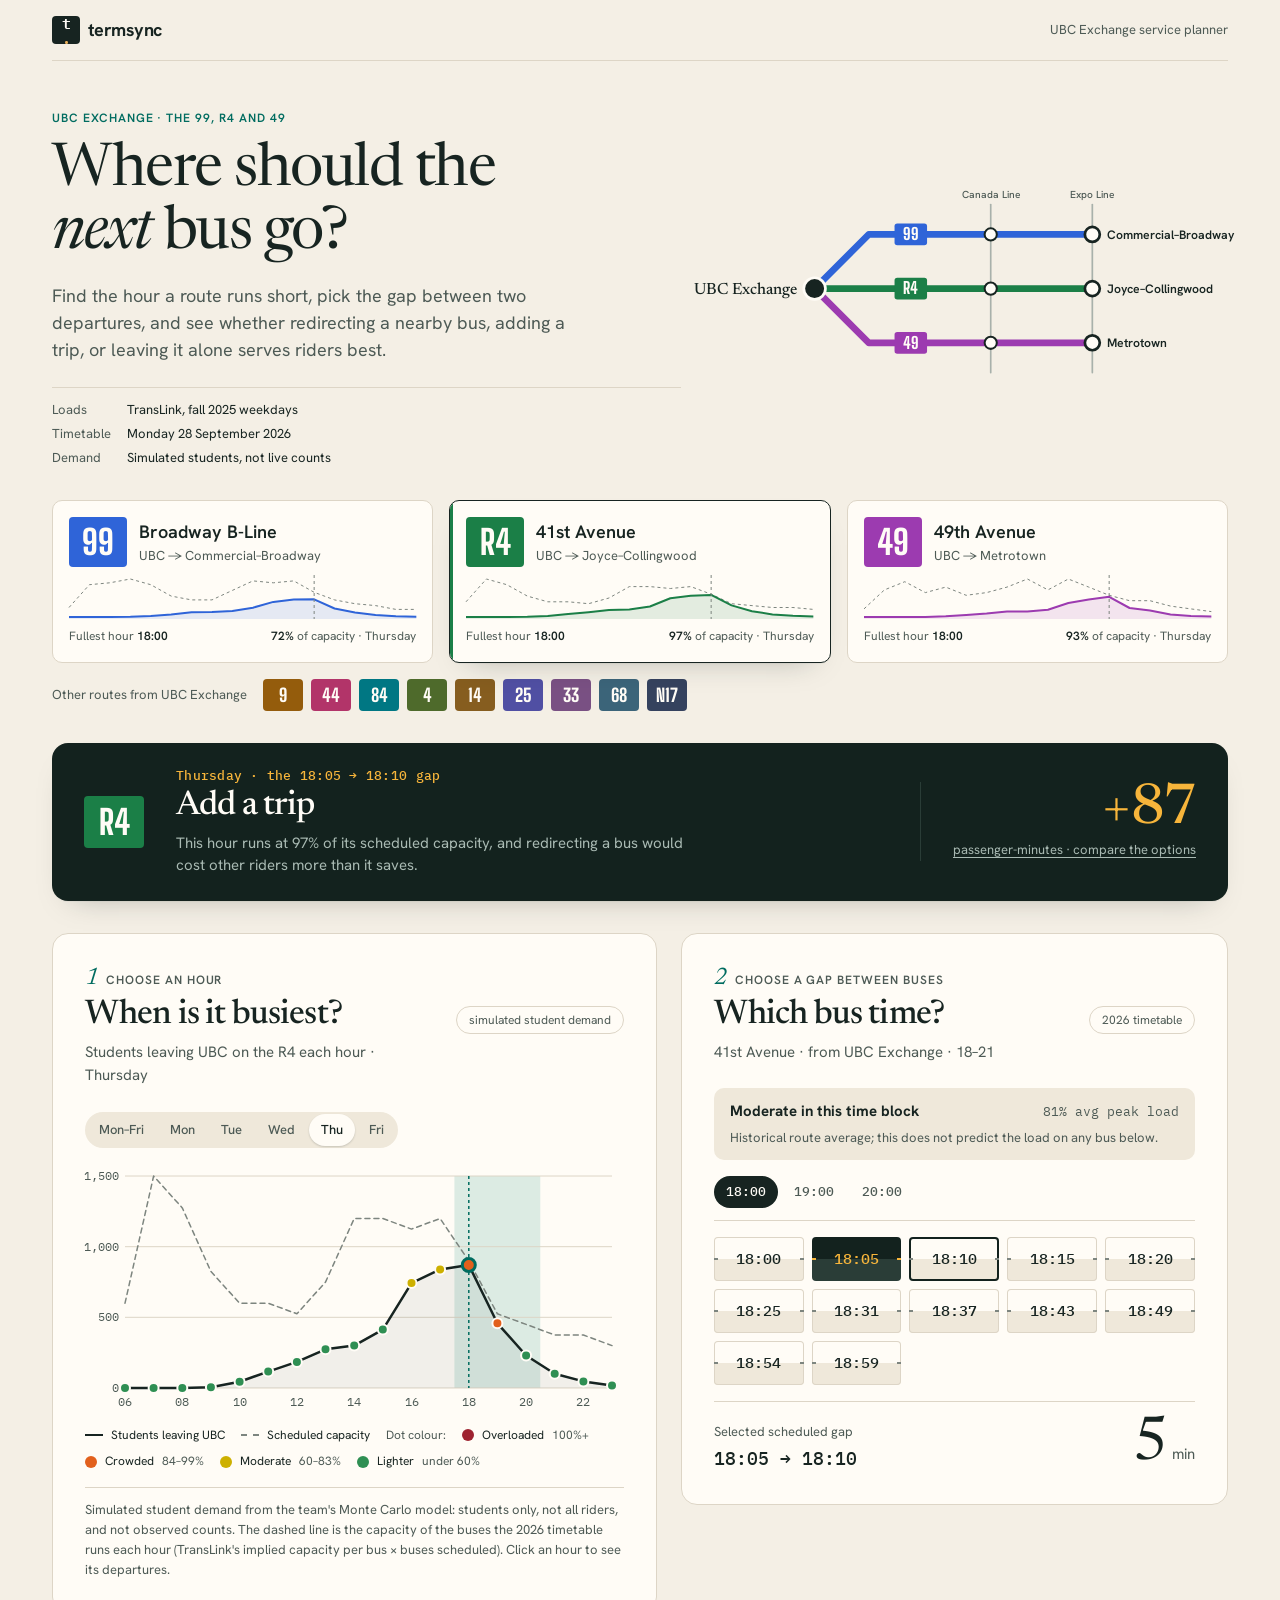
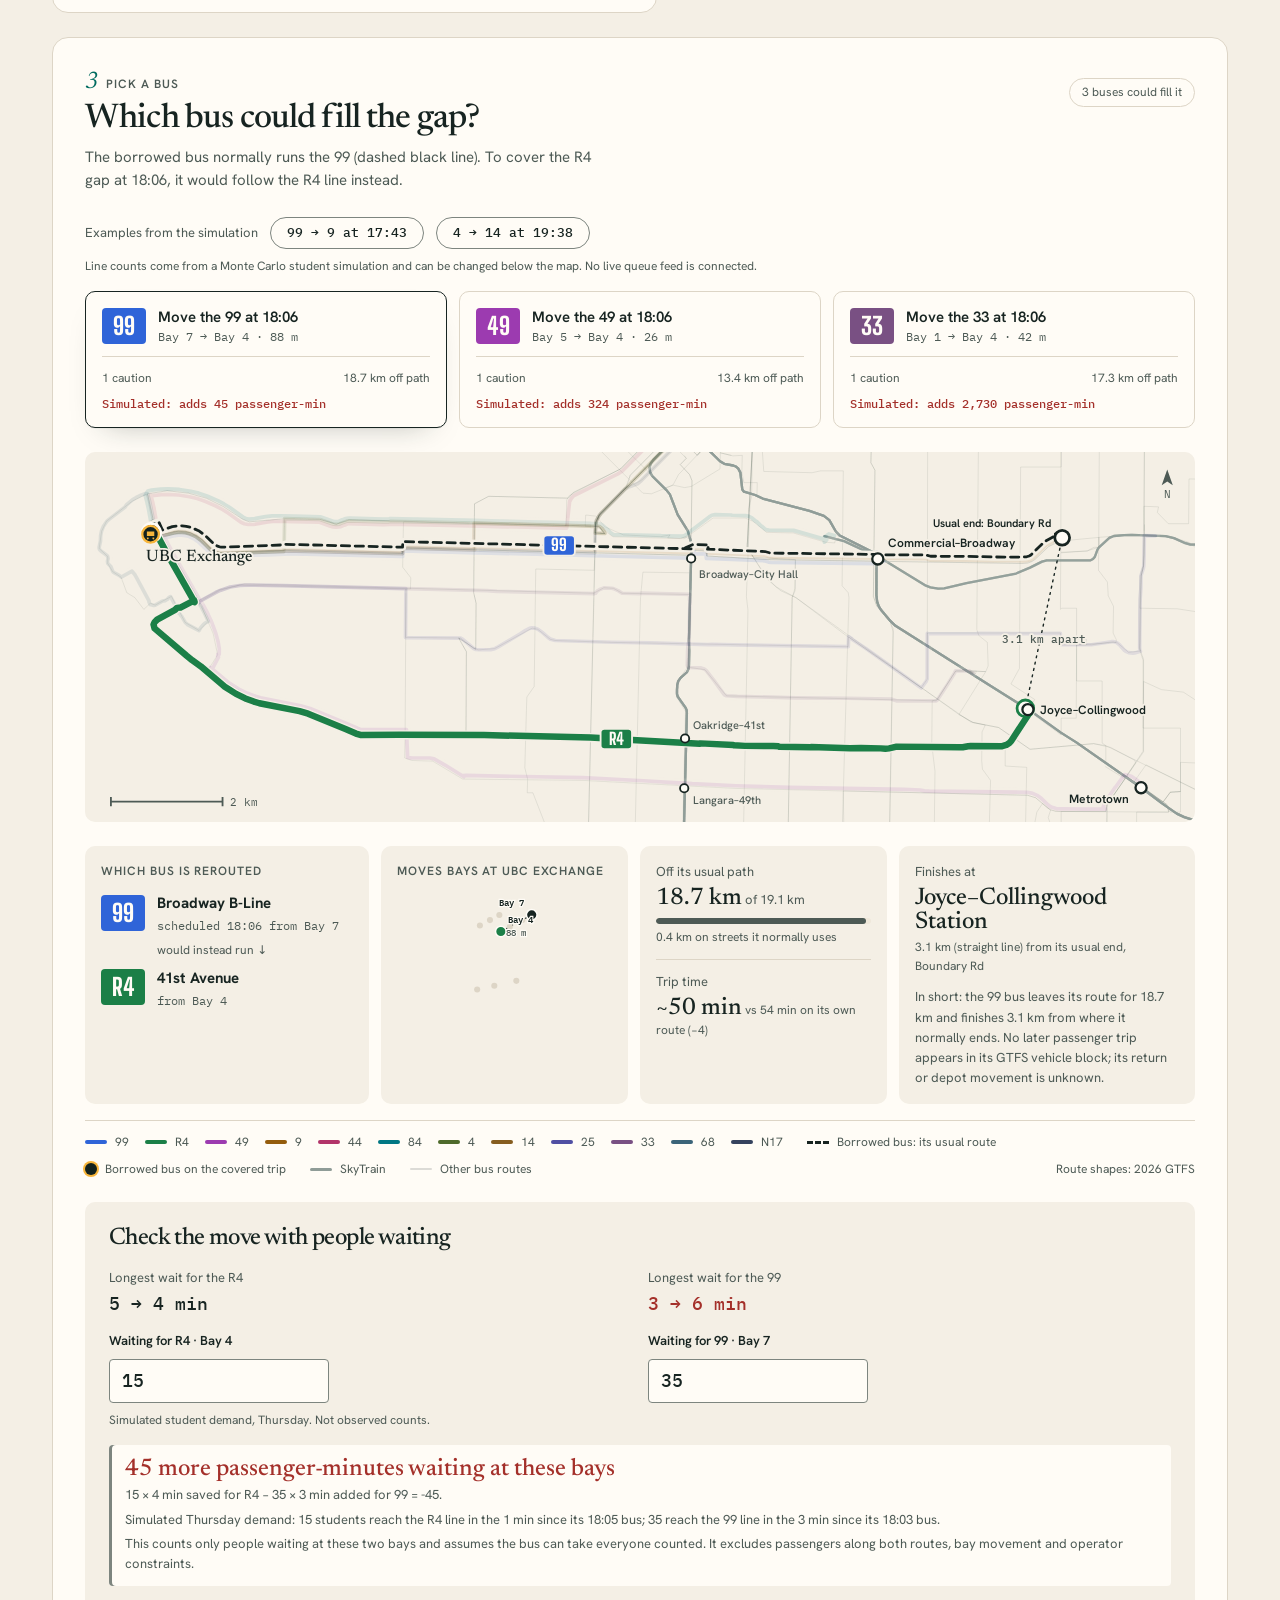
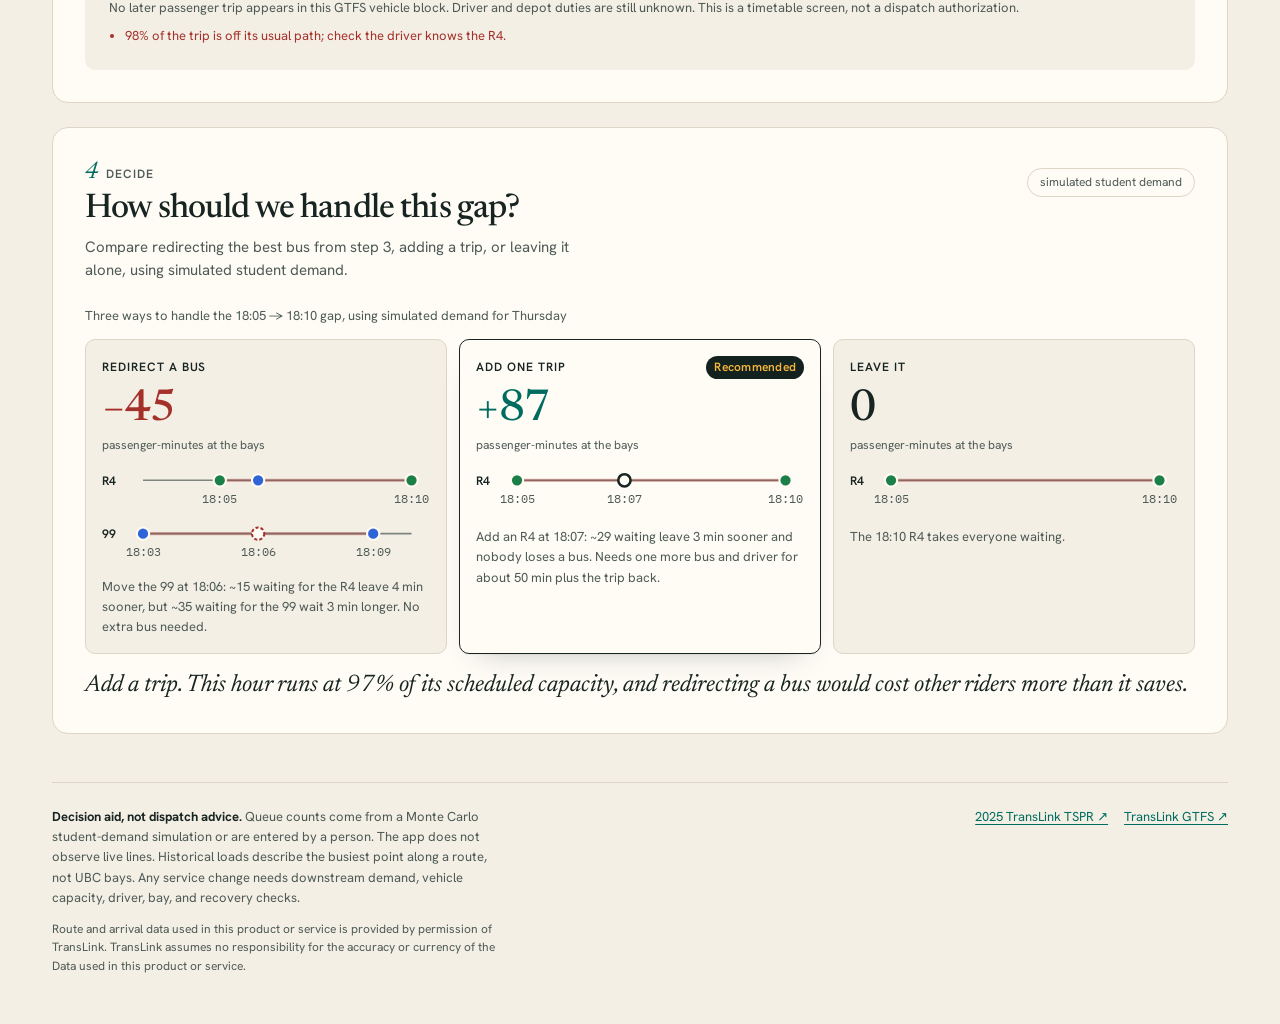
==== commit 7bad1870: "Put the map and bus picker before the decision Step 3 is now "Which bus could fill the gap?": the ex" ====
--- a/index.html
+++ b/index.html
@@ -73,27 +73,16 @@
             </section>
           </div>
 
-          <section class="panel candidates-panel" id="gap-options" aria-labelledby="candidates-title">
+          <section class="panel map-panel" id="map-panel" aria-labelledby="map-title" hidden>
             <div class="candidates-heading">
               <div>
-                <div class="section-topline"><span class="step">3</span><span id="candidates-step">Fill the gap</span></div>
-                <h2 id="candidates-title">How should we handle this gap?</h2>
-                <p id="candidates-description">Compare redirecting a bus, adding a trip, or leaving it, using simulated student demand. The line counts below start from the same simulation; replace them with counts you observe.</p>
+                <div class="section-topline"><span class="step">3</span><span id="map-step">Pick a bus</span></div>
+                <h2 id="map-title">Which bus could fill the gap?</h2>
+                <p id="map-subtitle"></p>
               </div>
               <span class="candidate-count" id="candidate-count"></span>
             </div>
-            <div id="candidates-content"></div>
-          </section>
-
-          <section class="panel map-panel" id="map-panel" aria-labelledby="map-title" hidden>
-            <div class="candidates-heading">
-              <div>
-                <div class="section-topline"><span class="step">4</span><span id="map-step">See the reroute</span></div>
-                <h2 id="map-title">Where would the borrowed bus go?</h2>
-                <p id="map-subtitle"></p>
-              </div>
-              <span class="source-tag">2026 GTFS route shapes</span>
-            </div>
+            <div id="bus-pick" class="bus-pick"></div>
             <div class="map-body">
               <div id="route-map" class="route-map"></div>
               <aside id="reroute" class="reroute" aria-live="polite"></aside>
@@ -104,7 +93,21 @@
               <span class="donor-only"><i class="key-dot"></i>Borrowed bus on the covered trip</span>
               <span><i class="key-line is-rail"></i>SkyTrain</span>
               <span><i class="key-line is-network"></i>Other bus routes</span>
+              <span class="legend-source">Route shapes: 2026 GTFS</span>
             </div>
+            <div id="bus-test"></div>
+          </section>
+
+          <section class="panel candidates-panel" id="gap-options" aria-labelledby="candidates-title">
+            <div class="candidates-heading">
+              <div>
+                <div class="section-topline"><span class="step">4</span><span id="candidates-step">Decide</span></div>
+                <h2 id="candidates-title">How should we handle this gap?</h2>
+                <p id="candidates-description">Compare redirecting the best bus from step 3, adding a trip, or leaving it alone, using simulated student demand.</p>
+              </div>
+              <span class="source-tag">simulated student demand</span>
+            </div>
+            <div id="candidates-content"></div>
           </section>
         </div>
       </main>
--- a/app/styles.css
+++ b/app/styles.css
@@ -283,7 +283,7 @@
 
 /* ── Step 3: options, buses to redirect, line counts ──────────────────────────────────── */
 .metric-label { display: block; color: var(--ink-2); font-size: var(--t-sm); }
-.compare { margin-bottom: var(--s-6); }
+.compare { margin: 0; }
 .compare-grid { display: grid; grid-template-columns: repeat(3, minmax(0, 1fr)); gap: var(--s-3); margin-top: var(--s-3); }
 .compare-card { padding: var(--s-4); border: var(--hair) solid var(--rule); border-radius: var(--r-md); background: var(--paper); }
 .compare-card.is-best { border-color: var(--ink); background: var(--surface); box-shadow: var(--shadow); }
@@ -328,7 +328,9 @@
 .no-candidates strong { font-size: var(--t-md); }
 .no-candidates p { margin-top: var(--s-1); color: var(--ink-2); font-size: var(--t-sm); }
 
+.bus-pick { margin-bottom: var(--s-5); }
 .queue-workspace { margin-top: var(--s-5); padding: var(--s-5); border-radius: var(--r-md); background: var(--paper); }
+.queue-title { margin-bottom: var(--s-4); font-size: var(--t-xl); }
 .queue-tradeoff { display: grid; grid-template-columns: 1fr 1fr; gap: var(--s-4); }
 .queue-tradeoff strong { display: block; margin-top: var(--s-1); font: 500 var(--t-lg) var(--font-data); }
 .queue-tradeoff > div:last-child strong { color: var(--loss); }
@@ -419,6 +421,7 @@
 .map-legend-routes { display: flex; flex-wrap: wrap; gap: var(--s-2) var(--s-4); }
 .map-legend span { display: inline-flex; align-items: center; gap: var(--s-2); }
 .map-legend .donor-only { display: none; }
+.map-legend .legend-source { margin-left: auto; }
 .map-panel.has-swap .map-legend .donor-only { display: inline-flex; }
 .key-line { display: inline-block; width: 22px; height: 4px; border-radius: var(--r-pill); }
 .key-line.is-donor { height: 0; border-top: 3px dashed var(--ink); border-radius: 0; }
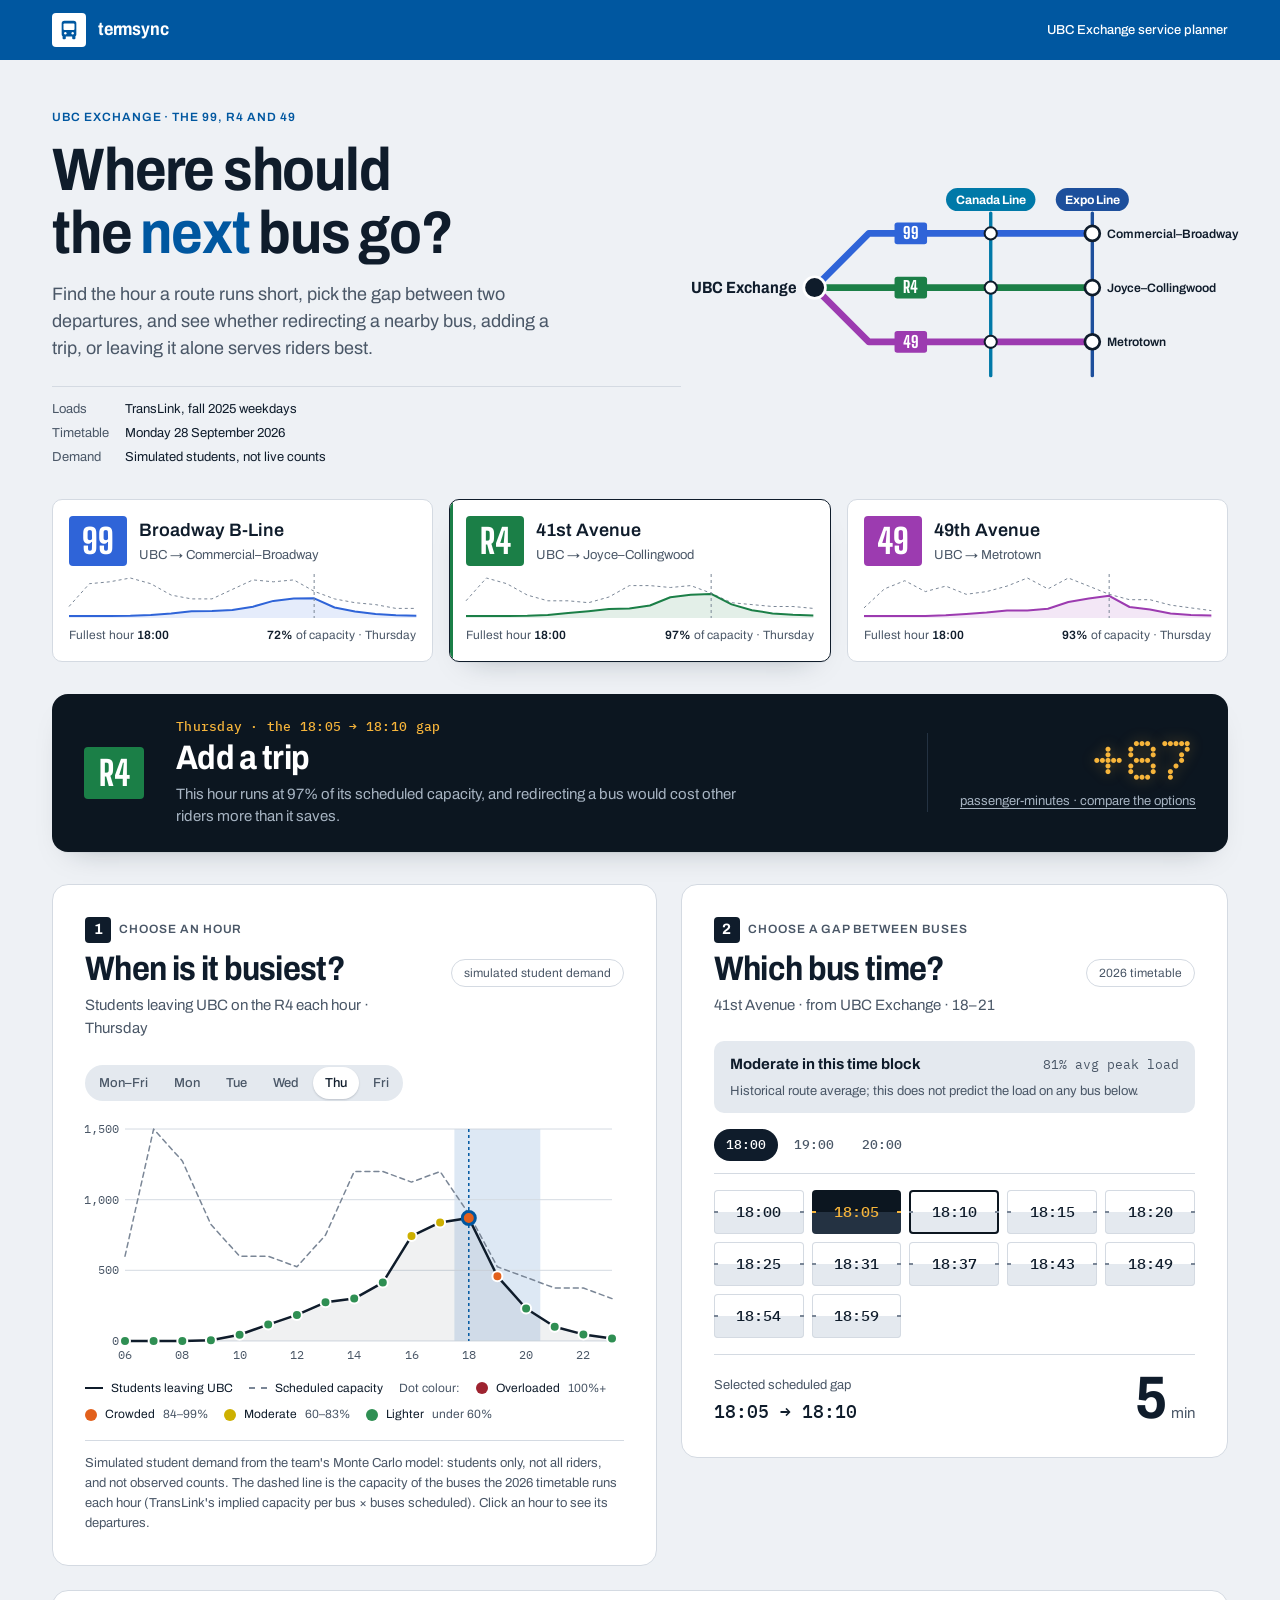
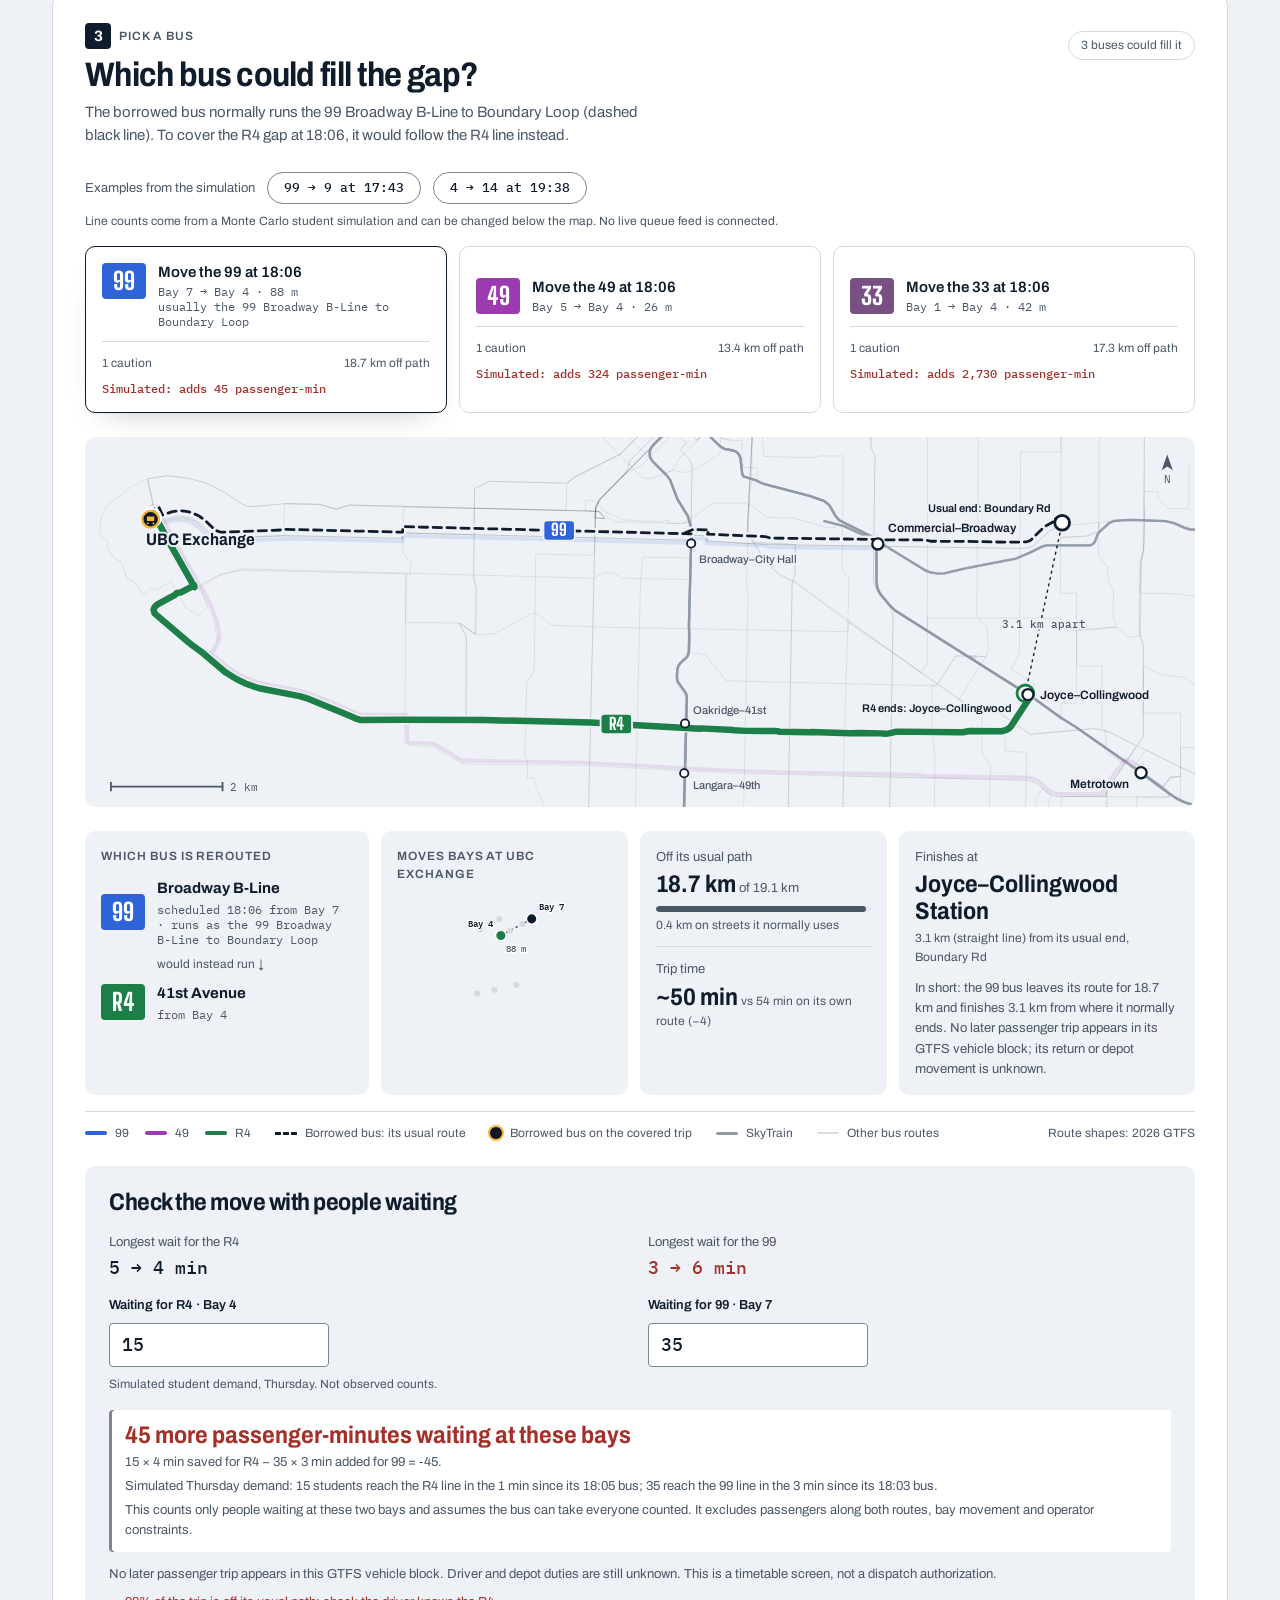
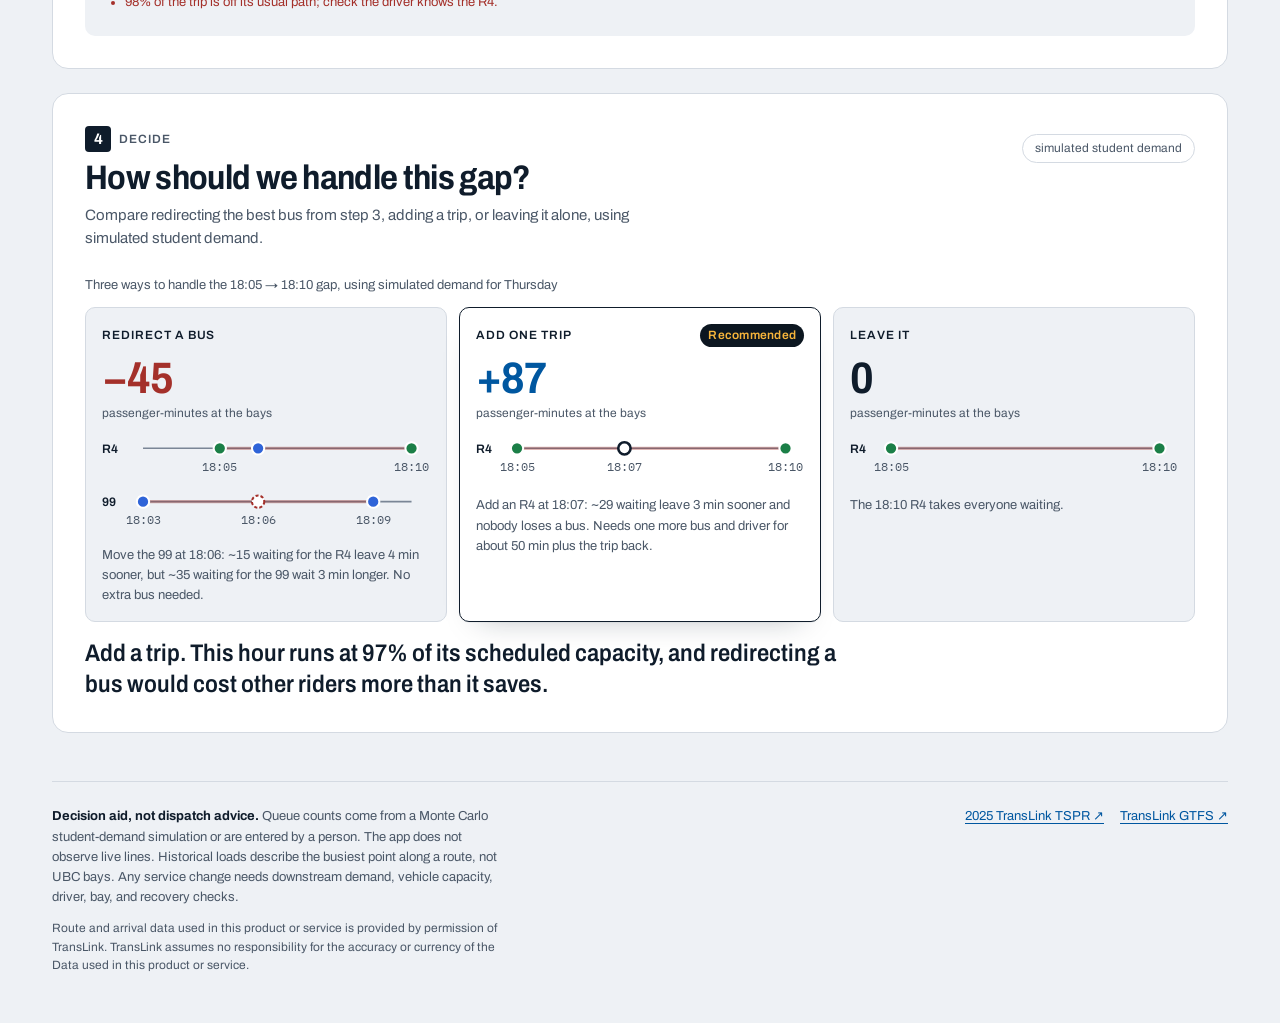
==== commit 6417873b: "Give the planner a Metro Vancouver transit look A transit-blue header band with a plain bus pictogra" ====
--- a/index.html
+++ b/index.html
@@ -3,20 +3,22 @@
   <head>
     <meta charset="utf-8" />
     <meta name="viewport" content="width=device-width, initial-scale=1" />
-    <meta name="theme-color" content="#f4efe5" />
+    <meta name="theme-color" content="#0057a0" />
     <title>Termsync — UBC Bus Planner</title>
     <link rel="preconnect" href="https://fonts.googleapis.com" />
     <link rel="preconnect" href="https://fonts.gstatic.com" crossorigin />
-    <link href="https://fonts.googleapis.com/css2?family=Big+Shoulders+Display:wght@700;800&family=Hanken+Grotesk:wght@400;500;600;700&family=IBM+Plex+Mono:wght@400;500&family=Newsreader:ital,opsz,wght@0,6..72,400;0,6..72,500;1,6..72,400&display=swap" rel="stylesheet" />
+    <link href="https://fonts.googleapis.com/css2?family=Archivo:wdth,wght@75..100,400..800&family=Big+Shoulders+Display:wght@700;800&family=Doto:ROND,wght@0..100,900&family=IBM+Plex+Mono:wght@400;500&display=swap" rel="stylesheet" />
     <link rel="stylesheet" href="app/styles.css" />
     <script src="app/app.js" defer></script>
   </head>
   <body>
+    <header class="masthead">
+      <div class="shell masthead-inner">
+        <a class="brand" href="./" aria-label="Termsync home"><span class="brand-mark"><svg viewBox="0 0 24 24" aria-hidden="true"><path class="bus-body" d="M7 2h10a3 3 0 0 1 3 3v12a2 2 0 0 1-1 1.73V21a1 1 0 0 1-1 1h-1.5a1 1 0 0 1-1-1v-2h-7v2a1 1 0 0 1-1 1H6a1 1 0 0 1-1-1v-2.27A2 2 0 0 1 4 17V5a3 3 0 0 1 3-3z" /><rect class="bus-glass" x="6" y="5" width="12" height="7" rx="1" /><circle class="bus-glass" cx="8" cy="15.5" r="1.3" /><circle class="bus-glass" cx="16" cy="15.5" r="1.3" /></svg></span><span>termsync</span></a>
+        <span class="masthead-meta">UBC Exchange service planner</span>
+      </div>
+    </header>
     <div class="shell">
-      <header class="masthead">
-        <a class="brand" href="./" aria-label="Termsync home"><span class="brand-mark">t<span>.</span></span><span>termsync</span></a>
-        <span class="masthead-meta">UBC Exchange service planner</span>
-      </header>
 
       <main>
         <section class="intro" aria-labelledby="page-title">
@@ -31,9 +33,9 @@
             </dl>
           </div>
           <svg class="hero-diagram" viewBox="0 0 760 300" role="img" aria-label="Schematic: the 99, R4 and 49 leave UBC Exchange, cross the Canada Line at Broadway–City Hall, Oakridge–41st and Langara–49th, and end at Commercial–Broadway, Joyce–Collingwood and Metrotown on the Expo Line.">
-            <path class="map-rail" d="M410 26 L410 274" /><path class="map-rail" d="M560 26 L560 274" />
-            <text class="hero-label is-line" x="410" y="16" text-anchor="middle">Canada Line</text>
-            <text class="hero-label is-line" x="560" y="16" text-anchor="middle">Expo Line</text>
+            <path class="hero-rail" style="--rail-color:var(--rail-canada)" d="M410 40 L410 280" /><path class="hero-rail" style="--rail-color:var(--rail-expo)" d="M560 40 L560 280" />
+            <g class="hero-bullet" style="--rail-color:var(--rail-canada)" transform="translate(410 20)"><rect x="-66" y="-17" width="132" height="34" rx="17" /><text dy="0.35em">Canada Line</text></g>
+            <g class="hero-bullet" style="--rail-color:var(--rail-expo)" transform="translate(560 20)"><rect x="-54" y="-17" width="108" height="34" rx="17" /><text dy="0.35em">Expo Line</text></g>
             <path class="hero-line" style="--route-line:var(--route-99)" d="M150 150 L230 70 L560 70" /><path class="hero-line" style="--route-line:var(--route-R4)" d="M150 150 L560 150" /><path class="hero-line" style="--route-line:var(--route-49)" d="M150 150 L230 230 L560 230" />
             <circle class="hero-stop" cx="410" cy="70" r="9" /><circle class="hero-stop is-terminus" cx="560" cy="70" r="11" /><circle class="hero-stop" cx="410" cy="150" r="9" /><circle class="hero-stop is-terminus" cx="560" cy="150" r="11" /><circle class="hero-stop" cx="410" cy="230" r="9" /><circle class="hero-stop is-terminus" cx="560" cy="230" r="11" />
             <g class="hero-chip" style="--route-line:var(--route-99)" transform="translate(292 70)"><rect x="-24" y="-16" width="48" height="32" rx="4" /><text dy="0.36em">99</text></g><g class="hero-chip" style="--route-line:var(--route-R4)" transform="translate(292 150)"><rect x="-24" y="-16" width="48" height="32" rx="4" /><text dy="0.36em">R4</text></g><g class="hero-chip" style="--route-line:var(--route-49)" transform="translate(292 230)"><rect x="-24" y="-16" width="48" height="32" rx="4" /><text dy="0.36em">49</text></g>
--- a/app/styles.css
+++ b/app/styles.css
@@ -1,25 +1,25 @@
 /* ── Tokens ───────────────────────────────────────────────────────────────────────────────
-   A transit timetable with an editorial voice: warm paper, ink, and colour reserved for the
-   routes and their load levels. The one dark surface is the departure board that answers the
-   page's question. Every value below is used by name; nothing else introduces a colour or size. */
+   Metro Vancouver transit wayfinding: white signs on a cool grey, a transit blue for the header
+   band and anything you can act on, and a near-black real-time sign with amber LED figures for
+   the answer. Route and load colours are the only other colour. No agency logos or marks.
+   Every value below is used by name; nothing else introduces a colour or size. */
 :root {
-  --paper: #f4efe5;
-  --surface: #fffcf6;
-  --ink: #172421;
-  --ink-2: #4d5a55;          /* secondary text: 6.3:1 on paper */
-  --rule: #ddd5c6;           /* hairlines */
-  --rule-strong: #7d857f;    /* borders of things you type in or pick: 3.7:1 */
-  --tint: #efe8da;           /* hover and quiet fills */
-  --accent: #006c60;         /* gains, links, the selected hour */
-  --accent-tint: #dcebe3;
+  --paper: #eef1f5;
+  --surface: #ffffff;
+  --ink: #0f1c2b;
+  --ink-2: #4a5767;          /* secondary text: 6.5:1 on paper */
+  --rule: #d4dae2;           /* hairlines */
+  --rule-strong: #7a8696;    /* borders of things you type in or pick: 3.3:1 */
+  --tint: #e4e9ef;           /* hover and quiet fills */
+  --accent: #0057a0;         /* transit blue: the header band, gains, links, the selected hour */
+  --accent-tint: #dde8f4;
   --loss: #a4302a;           /* losses and warnings only */
-  --loss-tint: #f6e2db;
-  --on-ink: #fffcf6;
-  --board: #13221e;          /* the departure board */
-  --board-rule: #2a3d37;
-  --on-board-2: #a9bab3;     /* 8.1:1 on the board */
-  --amber: #f7b53b;          /* board figures: 9.1:1 on the board */
-  --brand-dot: #eeb15a;
+  --loss-tint: #f7e3e0;
+  --on-ink: #ffffff;
+  --board: #0c1620;          /* the real-time sign */
+  --board-rule: #243242;
+  --on-board-2: #a7b4c2;     /* 8.6:1 on the board */
+  --amber: #f7b53b;          /* LED figures: 10.1:1 on the board */
 
   /* Load levels, checked for colour-blind separation; always shown with a label or value. */
   --load-overloaded: #9e2330;
@@ -40,14 +40,19 @@
   --route-33: #795083;
   --route-68: #3b6479;
   --route-N17: #35425e;
-  --rail: #8f9c97;
-
-  /* Type: Newsreader for headlines and big figures, Hanken Grotesk for reading, Big Shoulders for
-     route numbers (the destination sign), Plex Mono for times. */
-  --font-display: "Newsreader", "Iowan Old Style", Georgia, serif;
-  --font-text: "Hanken Grotesk", system-ui, sans-serif;
+  --rail: #8e99a6;
+  --rail-expo: #1d4f9c;      /* rapid transit line colours, only in the hero diagram */
+  --rail-canada: #0079a8;
+
+  /* Type: Archivo, a signage grotesque, for everything you read (semi-condensed and bold for
+     headlines); Big Shoulders for route numbers (the destination sign); Plex Mono for times;
+     Doto, a dot-matrix face, for the LED figure on the real-time sign. */
+  --font-display: "Archivo", "Helvetica Neue", Arial, sans-serif;
+  --font-text: "Archivo", "Helvetica Neue", Arial, sans-serif;
   --font-sign: "Big Shoulders Display", "Arial Narrow", sans-serif;
   --font-data: "IBM Plex Mono", ui-monospace, monospace;
+  --font-led: "Doto", "IBM Plex Mono", ui-monospace, monospace;
+  --stretch-display: 88%;
   --t-xs: 12px;
   --t-sm: 13px;
   --t-md: 15px;
@@ -59,7 +64,7 @@
   --t-board: 56px;           /* the figure on the departure board */
   --leading: 1.55;
   --leading-tight: 1.05;
-  --tracking-display: -0.025em;
+  --tracking-display: -0.02em;
   --tracking-caps: 0.08em;
 
   /* Space and shape */
@@ -77,8 +82,8 @@
   --r-pill: 999px;
   --hair: 1px;
   --thick: 3px;
-  --shadow: 0 1px 0 rgb(23 36 33 / 0.04), 0 14px 30px -20px rgb(23 36 33 / 0.35);
-  --shadow-pressed: 0 1px 2px rgb(23 36 33 / 0.18);
+  --shadow: 0 1px 0 rgb(15 28 43 / 0.04), 0 14px 30px -20px rgb(15 28 43 / 0.35);
+  --shadow-pressed: 0 1px 2px rgb(15 28 43 / 0.18);
   --measure: 64ch;
   --shell: 1240px;
   --control: 44px;
@@ -94,7 +99,7 @@
 button { cursor: pointer; }
 button:disabled { cursor: not-allowed; }
 a { color: var(--accent); text-underline-offset: 3px; }
-h1, h2, h3 { margin: 0; font-family: var(--font-display); font-weight: 500; letter-spacing: var(--tracking-display); line-height: var(--leading-tight); }
+h1, h2, h3 { margin: 0; font-family: var(--font-display); font-stretch: var(--stretch-display); font-weight: 700; letter-spacing: var(--tracking-display); line-height: var(--leading-tight); }
 p { margin: 0; }
 :focus-visible { outline: 2px solid var(--accent); outline-offset: 2px; }
 [hidden] { display: none !important; }
@@ -104,16 +109,21 @@
 .gap-number, .compare-value, .answer-value, .reroute-facts dd strong { font-variant-numeric: lining-nums tabular-nums; }
 
 /* ── Masthead and intro ───────────────────────────────────────────────────────────────── */
-.masthead { display: flex; align-items: center; justify-content: space-between; gap: var(--s-4); padding: var(--s-4) 0; border-bottom: var(--hair) solid var(--rule); }
-.brand { display: inline-flex; align-items: center; gap: var(--s-2); color: var(--ink); text-decoration: none; font-size: var(--t-lg); font-weight: 700; letter-spacing: -0.03em; }
-.brand-mark { display: grid; place-items: center; width: 28px; height: 28px; border-radius: var(--r-sm); background: var(--ink); color: var(--on-ink); font: 600 var(--t-md)/1 var(--font-data); }
-.brand-mark span { color: var(--brand-dot); }
-.masthead-meta { color: var(--ink-2); font-size: var(--t-sm); }
+/* A blue band across the top, like the head of a bus stop sign. */
+.masthead { background: var(--accent); color: var(--on-ink); }
+.masthead-inner { display: flex; align-items: center; justify-content: space-between; gap: var(--s-4); min-height: 60px; }
+.brand { display: inline-flex; align-items: center; gap: var(--s-3); color: var(--on-ink); text-decoration: none; font-size: var(--t-lg); font-weight: 700; font-stretch: var(--stretch-display); letter-spacing: -0.01em; }
+.brand-mark { display: grid; place-items: center; width: 34px; height: 34px; border-radius: var(--r-sm); background: var(--surface); }
+.brand-mark svg { width: 22px; height: 22px; }
+.brand-mark .bus-body { fill: var(--accent); }
+.brand-mark .bus-glass { fill: var(--surface); }
+.masthead-meta { font-size: var(--t-sm); font-weight: 500; }
+.brand:focus-visible, .masthead a:focus-visible { outline-color: var(--on-ink); }
 
 .intro { display: grid; grid-template-columns: minmax(0, 1.1fr) minmax(0, 0.9fr); align-items: center; gap: var(--s-6); padding: var(--s-7) 0 var(--s-6); }
 .eyebrow { margin-bottom: var(--s-3); color: var(--accent); font-size: var(--t-xs); font-weight: 600; letter-spacing: var(--tracking-caps); text-transform: uppercase; }
-h1 { font-size: var(--t-3xl); font-weight: 400; max-width: 13ch; }
-h1 em { font-style: italic; }
+h1 { font-size: var(--t-3xl); max-width: 13ch; }
+h1 em { font-style: normal; color: var(--accent); }
 .intro-copy { max-width: 52ch; margin-top: var(--s-4); color: var(--ink-2); font-size: var(--t-lg); line-height: 1.5; }
 .sources { display: grid; grid-template-columns: auto 1fr; gap: var(--s-1) var(--s-4); margin: var(--s-5) 0 0; padding-top: var(--s-3); border-top: var(--hair) solid var(--rule); font-size: var(--t-sm); }
 .sources dt { color: var(--ink-2); }
@@ -127,8 +137,10 @@
 .hero-hub { fill: var(--ink); stroke: var(--surface); stroke-width: 4; }
 /* The diagram scales with its column, so its text is sized in diagram units (about 0.7× on screen). */
 .hero-label { fill: var(--ink); font: 600 var(--t-lg) var(--font-text); }
-.hero-label.is-hub { font: 500 var(--t-xl) var(--font-display); }
-.hero-label.is-line { fill: var(--ink-2); font-size: var(--t-md); font-weight: 500; }
+.hero-label.is-hub { font: 700 var(--t-xl) var(--font-display); font-stretch: var(--stretch-display); }
+.hero-rail { fill: none; stroke: var(--rail-color); stroke-width: 5; stroke-linecap: round; }
+.hero-bullet rect { fill: var(--rail-color); }
+.hero-bullet text { fill: var(--on-ink); font: 700 var(--t-lg) var(--font-text); text-anchor: middle; }
 .hero-chip rect { fill: var(--route-line); }
 .hero-chip text { fill: var(--on-ink); font: 800 var(--t-xl) var(--font-sign); text-anchor: middle; }
 
@@ -140,7 +152,7 @@
 .route-button:hover { border-color: var(--rule-strong); }
 .route-button[aria-pressed="true"] { border-color: var(--ink); box-shadow: var(--shadow); }
 .route-button[aria-pressed="true"]::before { opacity: 1; }
-.route-number, .chip, .candidate-route, .route-sign { display: inline-grid; place-items: center; flex: none; border-radius: var(--r-sm); background: var(--route-color, var(--ink)); color: var(--on-ink); font-family: var(--font-sign); font-weight: 800; line-height: 1; }
+.route-number, .chip, .candidate-route { display: inline-grid; place-items: center; flex: none; border-radius: var(--r-sm); background: var(--route-color, var(--ink)); color: var(--on-ink); font-family: var(--font-sign); font-weight: 800; line-height: 1; }
 .route-number { min-width: 58px; height: 50px; padding: 0 var(--s-2); font-size: var(--t-2xl); }
 .route-info { min-width: 0; }
 .route-info strong { display: block; overflow: hidden; font-size: var(--t-lg); font-weight: 600; white-space: nowrap; text-overflow: ellipsis; }
@@ -151,20 +163,15 @@
 .route-spark .spark-capacity { fill: none; stroke: var(--rule-strong); stroke-width: 1; stroke-dasharray: 3 3; }
 .route-peak { grid-column: 1 / -1; display: flex; justify-content: space-between; gap: var(--s-2); color: var(--ink-2); font-size: var(--t-xs); }
 .route-peak b { color: var(--ink); font-weight: 600; }
-.route-others { display: flex; flex-wrap: wrap; align-items: center; gap: var(--s-2); }
-.route-others > span { margin-right: var(--s-2); color: var(--ink-2); font-size: var(--t-sm); }
-.route-sign { min-width: 40px; height: 32px; padding: 0 var(--s-2); border: 0; font-size: var(--t-lg); transition: box-shadow var(--ease); }
-.route-sign:hover { box-shadow: 0 0 0 2px var(--paper), 0 0 0 3px var(--rule-strong); }
-.route-sign[aria-pressed="true"] { box-shadow: 0 0 0 2px var(--paper), 0 0 0 4px var(--ink); }
 
 /* ── The answer, set as a departure board ─────────────────────────────────────────────── */
 .answer { display: grid; grid-template-columns: auto minmax(0, 1fr) auto; align-items: center; gap: var(--s-4) var(--s-6); margin: var(--s-6) 0; padding: var(--s-5) var(--s-6); border-radius: var(--r-lg); background: var(--board); color: var(--on-ink); box-shadow: var(--shadow); }
 .answer .chip { min-width: 60px; height: 52px; font-size: var(--t-2xl); }
 .answer-context { display: block; color: var(--amber); font: 500 var(--t-sm) var(--font-data); letter-spacing: 0.02em; }
-.answer-verdict { margin-top: var(--s-1); font: 500 var(--t-2xl)/1.1 var(--font-display); letter-spacing: var(--tracking-display); }
+.answer-verdict { margin-top: var(--s-1); font: 700 var(--t-2xl)/1.1 var(--font-display); font-stretch: var(--stretch-display); letter-spacing: var(--tracking-display); }
 .answer-verdict small { display: block; max-width: var(--measure); margin-top: var(--s-2); color: var(--on-board-2); font: 400 var(--t-md)/1.45 var(--font-text); letter-spacing: 0; }
 .answer-side { padding-left: var(--s-6); border-left: var(--hair) solid var(--board-rule); text-align: right; }
-.answer-value { display: block; color: var(--amber); font: 500 var(--t-board)/1 var(--font-display); letter-spacing: var(--tracking-display); }
+.answer-value { display: block; color: var(--amber); font: 900 var(--t-board)/1 var(--font-led); font-variation-settings: "ROND" 100; text-shadow: 0 0 14px rgb(247 181 59 / 0.35); }
 .answer-side a { color: var(--on-board-2); font-size: var(--t-sm); }
 .answer-side a:hover { color: var(--on-ink); }
 .answer.is-quiet { grid-template-columns: auto minmax(0, 1fr); background: var(--surface); color: var(--ink); border: var(--hair) solid var(--rule); box-shadow: none; }
@@ -175,8 +182,9 @@
 .work-grid { display: grid; grid-template-columns: minmax(0, 1.05fr) minmax(0, 0.95fr); gap: var(--s-5); align-items: start; }
 .panel { min-width: 0; padding: var(--s-6); border: var(--hair) solid var(--rule); border-radius: var(--r-lg); background: var(--surface); }
 .candidates-panel, .map-panel { margin-top: var(--s-5); }
-.section-topline { display: flex; align-items: baseline; gap: var(--s-2); color: var(--ink-2); font-size: var(--t-xs); font-weight: 600; letter-spacing: var(--tracking-caps); text-transform: uppercase; }
-.step { color: var(--accent); font: italic 400 var(--t-xl)/1 var(--font-display); letter-spacing: 0; text-transform: none; }
+.section-topline { display: flex; align-items: center; gap: var(--s-2); color: var(--ink-2); font-size: var(--t-xs); font-weight: 600; letter-spacing: var(--tracking-caps); text-transform: uppercase; }
+/* Step numbers are wayfinding tiles: a white figure on a dark square. */
+.step { display: inline-grid; place-items: center; align-self: center; width: 26px; height: 26px; border-radius: var(--r-sm); background: var(--ink); color: var(--on-ink); font: 700 var(--t-md)/1 var(--font-text); letter-spacing: 0; text-transform: none; }
 .section-heading, .candidates-heading { display: flex; justify-content: space-between; align-items: start; gap: var(--s-4); margin: var(--s-2) 0 var(--s-5); }
 .candidates-heading { margin-top: 0; }
 .candidates-heading h2 { margin-top: var(--s-2); }
@@ -275,10 +283,13 @@
 .departure[aria-pressed="true"]::before, .departure[aria-pressed="true"]::after { background: var(--amber); }
 .departure.is-next { box-shadow: inset 0 0 0 2px var(--board); }
 .empty-departures { grid-column: 1 / -1; color: var(--ink-2); font-size: var(--t-sm); }
+.departure-variant { color: var(--amber); font-weight: 600; }
+.departure:not([aria-pressed="true"]) .departure-variant { color: var(--accent); }
+.departure-note { grid-column: 1 / -1; color: var(--ink-2); font-size: var(--t-xs); }
 .gap-summary { display: flex; align-items: end; justify-content: space-between; gap: var(--s-4); padding-top: var(--s-4); border-top: var(--hair) solid var(--rule); }
 .gap-label { display: block; margin-bottom: var(--s-1); color: var(--ink-2); font-size: var(--t-sm); }
 .gap-summary strong { font: 500 var(--t-lg) var(--font-data); }
-.gap-number { font: 400 var(--t-3xl)/0.9 var(--font-display); white-space: nowrap; }
+.gap-number { font: 700 var(--t-3xl)/0.9 var(--font-display); font-stretch: var(--stretch-display); white-space: nowrap; }
 .gap-number small { margin-left: var(--s-1); color: var(--ink-2); font: 400 var(--t-md) var(--font-text); }
 
 /* ── Step 3: options, buses to redirect, line counts ──────────────────────────────────── */
@@ -289,12 +300,12 @@
 .compare-card.is-best { border-color: var(--ink); background: var(--surface); box-shadow: var(--shadow); }
 .compare-kicker { display: flex; align-items: center; justify-content: space-between; gap: var(--s-2); min-height: var(--s-5); font-size: var(--t-xs); font-weight: 600; letter-spacing: var(--tracking-caps); text-transform: uppercase; }
 .compare-badge { padding: var(--s-0) var(--s-2); border-radius: var(--r-pill); background: var(--board); color: var(--amber); font-size: var(--t-xs); font-weight: 600; letter-spacing: 0.02em; text-transform: none; }
-.compare-value { display: block; margin-top: var(--s-2); font: 500 var(--t-figure)/1 var(--font-display); letter-spacing: var(--tracking-display); }
+.compare-value { display: block; margin-top: var(--s-2); font: 700 var(--t-figure)/1 var(--font-display); font-stretch: var(--stretch-display); letter-spacing: var(--tracking-display); }
 .compare-value.is-positive { color: var(--accent); }
 .compare-value.is-negative { color: var(--loss); }
 .compare-card small { display: block; margin-top: var(--s-1); color: var(--ink-2); font-size: var(--t-xs); }
 .compare-card p { margin-top: var(--s-3); color: var(--ink-2); font-size: var(--t-sm); }
-.compare-verdict { margin-top: var(--s-4); font: italic 400 var(--t-xl)/1.3 var(--font-display); }
+.compare-verdict { max-width: 58ch; margin-top: var(--s-4); font: 600 var(--t-xl)/1.3 var(--font-display); font-stretch: var(--stretch-display); }
 /* Mini timeline inside each option: where the extra or borrowed bus lands in the gap. */
 .compare-timeline { display: block; width: 100%; height: auto; margin-top: var(--s-3); overflow: visible; }
 .tl-axis { stroke: var(--rule-strong); stroke-width: 1.5; }
@@ -341,7 +352,7 @@
 .queue-inputs input:focus-visible { outline-offset: 0; border-color: var(--accent); }
 .queue-source { display: block; margin-top: var(--s-2); color: var(--ink-2); font-size: var(--t-xs); }
 .queue-result { margin-top: var(--s-4); padding: var(--s-3) var(--s-4); border-radius: var(--r-sm); background: var(--surface); box-shadow: inset var(--thick) 0 0 var(--rule-strong); }
-.queue-result strong { display: block; font: 500 var(--t-xl) var(--font-display); }
+.queue-result strong { display: block; font: 700 var(--t-xl) var(--font-display); font-stretch: var(--stretch-display); }
 .queue-result strong.is-positive { color: var(--accent); }
 .queue-result strong.is-negative { color: var(--loss); }
 .queue-result p { margin-top: var(--s-1); color: var(--ink-2); font-size: var(--t-sm); }
@@ -383,7 +394,7 @@
 .map-station.is-minor text { fill: var(--ink-2); font-weight: 500; font-size: var(--t-xs); }
 .map-ubc circle { fill: var(--ink); stroke: var(--surface); stroke-width: 3; }
 .map-ubc .map-ubc-core { fill: var(--surface); stroke: none; }
-.map-ubc text { fill: var(--ink); font: 500 var(--t-lg) var(--font-display); paint-order: stroke; stroke: var(--paper); stroke-width: 4px; stroke-linejoin: round; }
+.map-ubc text { fill: var(--ink); font: 700 var(--t-lg) var(--font-display); font-stretch: var(--stretch-display); paint-order: stroke; stroke: var(--paper); stroke-width: 4px; stroke-linejoin: round; }
 .map-scale path { fill: none; stroke: var(--ink-2); stroke-width: 2; }
 .map-scale text, .map-north text { fill: var(--ink-2); font: 400 var(--t-xs) var(--font-data); }
 .map-north path { fill: var(--ink-2); }
@@ -409,7 +420,7 @@
 .reroute-facts div + div { padding-top: var(--s-3); border-top: var(--hair) solid var(--rule); }
 .reroute-facts dt { margin-bottom: var(--s-1); color: var(--ink-2); font-size: var(--t-sm); }
 .reroute-facts dd { margin: 0; color: var(--ink-2); font-size: var(--t-sm); }
-.reroute-facts dd strong { color: var(--ink); font: 500 var(--t-xl) var(--font-display); }
+.reroute-facts dd strong { color: var(--ink); font: 700 var(--t-xl) var(--font-display); font-stretch: var(--stretch-display); }
 .reroute-facts dd small { display: block; margin-top: var(--s-1); font-size: var(--t-xs); }
 .reroute-facts dd small.inline { display: inline; }
 .reroute-bar { display: block; height: 6px; margin-top: var(--s-2); border-radius: var(--r-pill); background: var(--tint); overflow: hidden; }
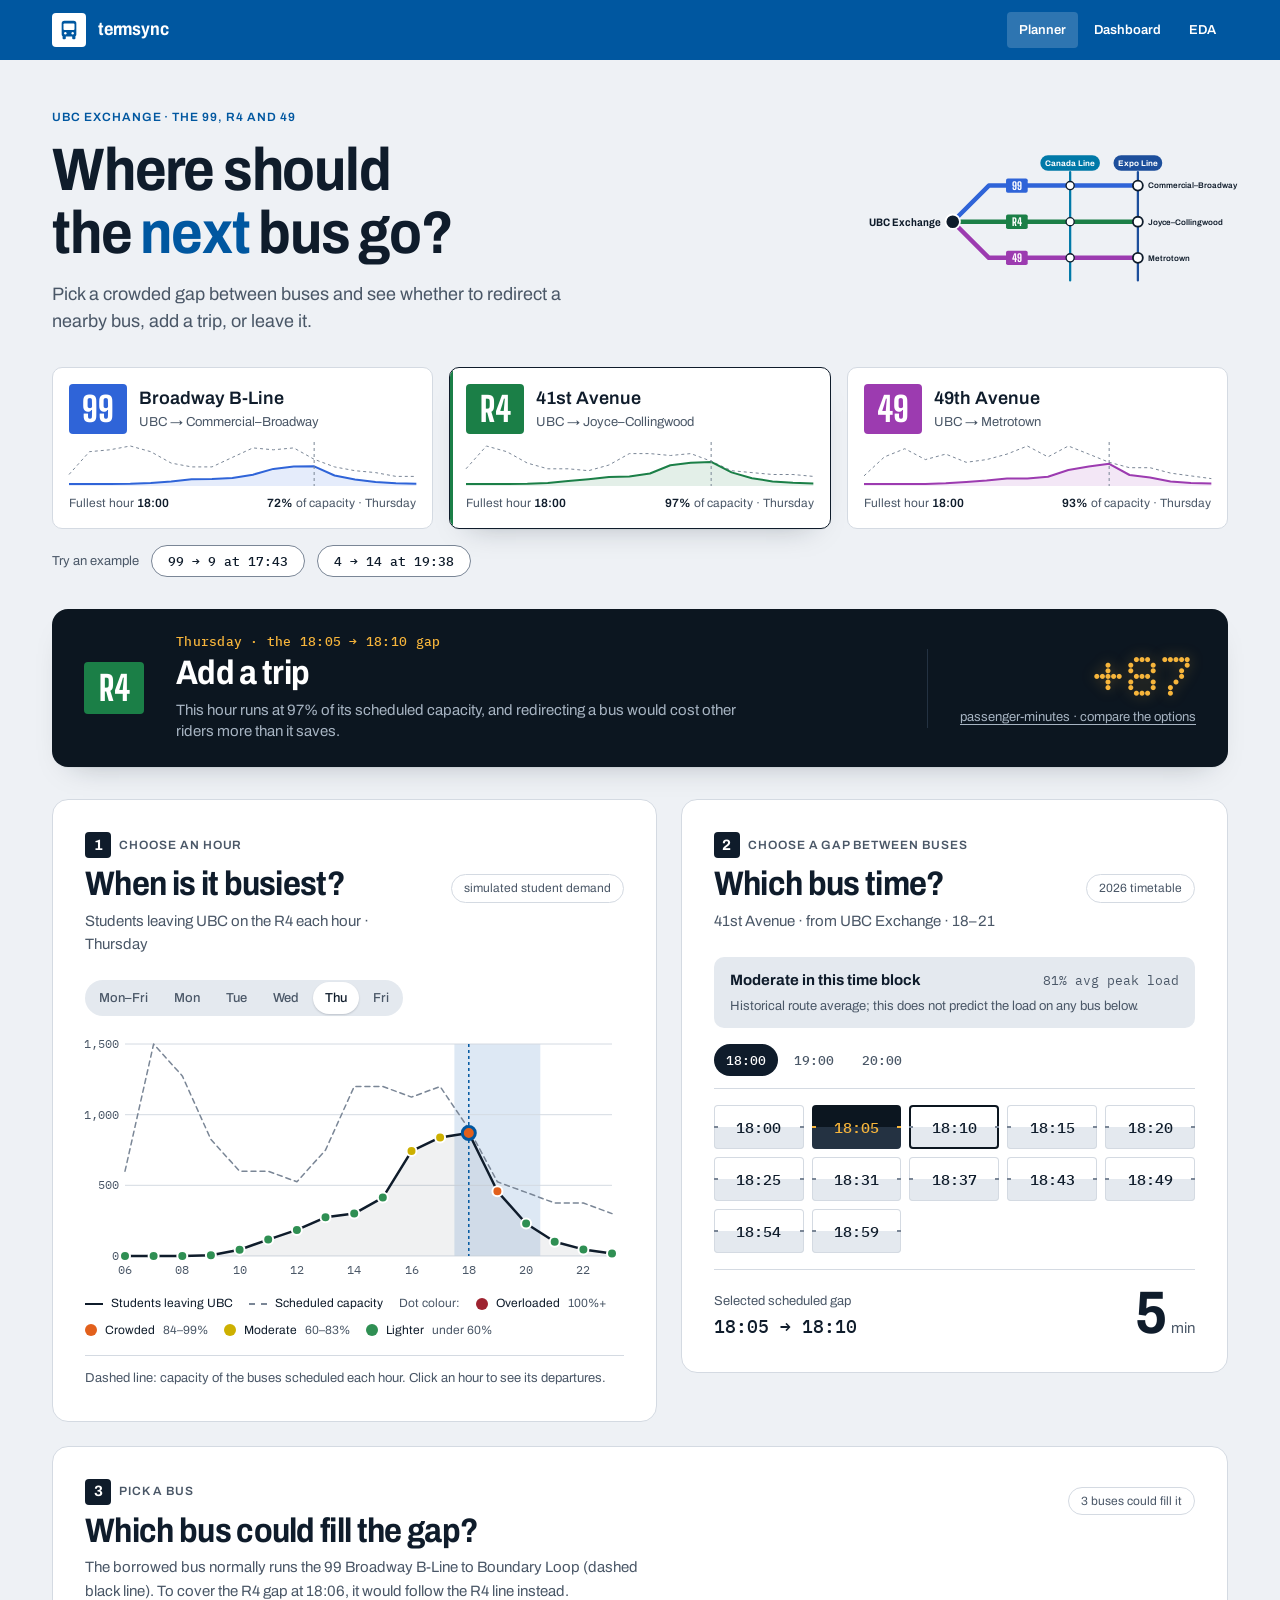
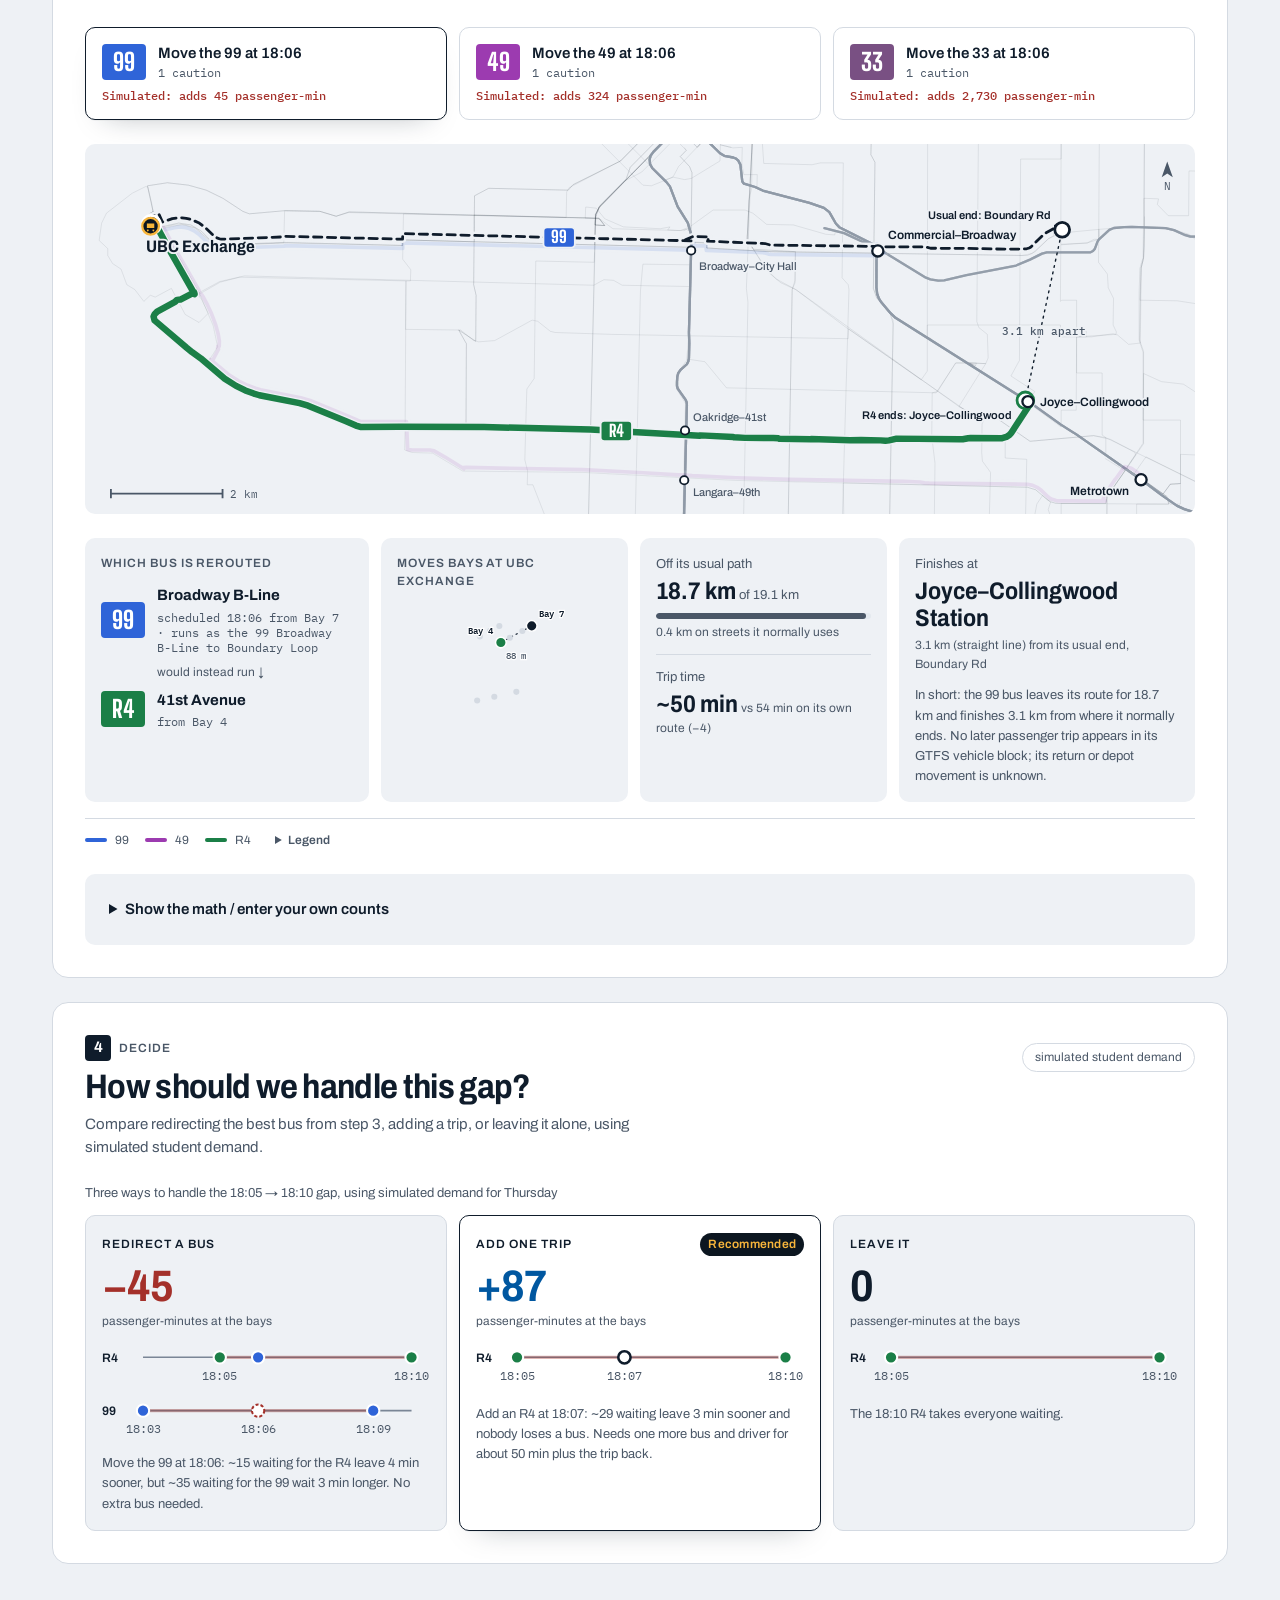
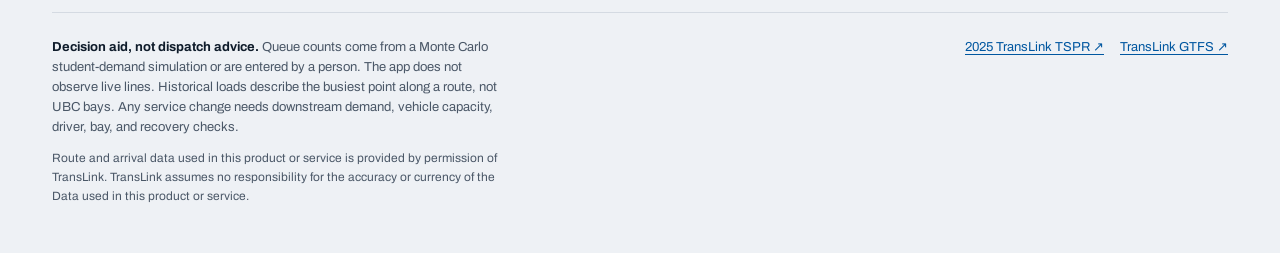
==== commit a600cd90: "cleaned the clutter on website, added new tabs with databricks dashboard and the EDA" ====
--- a/index.html
+++ b/index.html
@@ -15,7 +15,7 @@
     <header class="masthead">
       <div class="shell masthead-inner">
         <a class="brand" href="./" aria-label="Termsync home"><span class="brand-mark"><svg viewBox="0 0 24 24" aria-hidden="true"><path class="bus-body" d="M7 2h10a3 3 0 0 1 3 3v12a2 2 0 0 1-1 1.73V21a1 1 0 0 1-1 1h-1.5a1 1 0 0 1-1-1v-2h-7v2a1 1 0 0 1-1 1H6a1 1 0 0 1-1-1v-2.27A2 2 0 0 1 4 17V5a3 3 0 0 1 3-3z" /><rect class="bus-glass" x="6" y="5" width="12" height="7" rx="1" /><circle class="bus-glass" cx="8" cy="15.5" r="1.3" /><circle class="bus-glass" cx="16" cy="15.5" r="1.3" /></svg></span><span>termsync</span></a>
-        <span class="masthead-meta">UBC Exchange service planner</span>
+        <nav class="site-nav" aria-label="Sections"><a href="./" aria-current="page">Planner</a><a href="dashboard.html">Dashboard</a><a href="eda.html">EDA</a></nav>
       </div>
     </header>
     <div class="shell">
@@ -25,12 +25,7 @@
           <div>
             <p class="eyebrow">UBC Exchange · the 99, R4 and 49</p>
             <h1 id="page-title">Where should the <em>next</em> bus go?</h1>
-            <p class="intro-copy">Find the hour a route runs short, pick the gap between two departures, and see whether redirecting a nearby bus, adding a trip, or leaving it alone serves riders best.</p>
-            <dl class="sources" aria-label="Data used">
-              <dt>Loads</dt><dd>TransLink, fall 2025 weekdays</dd>
-              <dt>Timetable</dt><dd>Monday 28 September 2026</dd>
-              <dt>Demand</dt><dd>Simulated students, not live counts</dd>
-            </dl>
+            <p class="intro-copy">Pick a crowded gap between buses and see whether to redirect a nearby bus, add a trip, or leave it.</p>
           </div>
           <svg class="hero-diagram" viewBox="0 0 760 300" role="img" aria-label="Schematic: the 99, R4 and 49 leave UBC Exchange, cross the Canada Line at Broadway–City Hall, Oakridge–41st and Langara–49th, and end at Commercial–Broadway, Joyce–Collingwood and Metrotown on the Expo Line.">
             <path class="hero-rail" style="--rail-color:var(--rail-canada)" d="M410 40 L410 280" /><path class="hero-rail" style="--rail-color:var(--rail-expo)" d="M560 40 L560 280" />
@@ -89,13 +84,16 @@
               <div id="route-map" class="route-map"></div>
               <aside id="reroute" class="reroute" aria-live="polite"></aside>
             </div>
-            <div class="map-legend" aria-hidden="true">
+            <div class="map-legend">
               <div id="map-legend-routes" class="map-legend-routes"></div>
-              <span class="donor-only"><i class="key-line is-donor"></i>Borrowed bus: its usual route</span>
-              <span class="donor-only"><i class="key-dot"></i>Borrowed bus on the covered trip</span>
-              <span><i class="key-line is-rail"></i>SkyTrain</span>
-              <span><i class="key-line is-network"></i>Other bus routes</span>
-              <span class="legend-source">Route shapes: 2026 GTFS</span>
+              <details class="legend-more">
+                <summary>Legend</summary>
+                <span class="donor-only"><i class="key-line is-donor"></i>Borrowed bus: its usual route</span>
+                <span class="donor-only"><i class="key-dot"></i>Borrowed bus on the covered trip</span>
+                <span><i class="key-line is-rail"></i>SkyTrain</span>
+                <span><i class="key-line is-network"></i>Other bus routes</span>
+                <span class="legend-source">Route shapes: 2026 GTFS</span>
+              </details>
             </div>
             <div id="bus-test"></div>
           </section>
--- a/app/styles.css
+++ b/app/styles.css
@@ -16,6 +16,7 @@
   --loss: #a4302a;           /* losses and warnings only */
   --loss-tint: #f7e3e0;
   --on-ink: #ffffff;
+  --on-accent-tint: rgba(255, 255, 255, 0.18);  /* the current tab in the header band */
   --board: #0c1620;          /* the real-time sign */
   --board-rule: #243242;
   --on-board-2: #a7b4c2;     /* 8.6:1 on the board */
@@ -117,17 +118,25 @@
 .brand-mark svg { width: 22px; height: 22px; }
 .brand-mark .bus-body { fill: var(--accent); }
 .brand-mark .bus-glass { fill: var(--surface); }
-.masthead-meta { font-size: var(--t-sm); font-weight: 500; }
+.site-nav { display: flex; gap: var(--s-1); }
+.site-nav a { padding: var(--s-2) var(--s-3); border-radius: var(--r-sm); color: var(--on-ink); font-size: var(--t-sm); font-weight: 600; text-decoration: none; }
+.site-nav a:hover, .site-nav a[aria-current="page"] { background: var(--on-accent-tint); }
+
+/* ── Dashboard and EDA pages: a heading over one embedded document ─────────────────────── */
+.page-intro { display: flex; align-items: end; justify-content: space-between; gap: var(--s-5); padding: var(--s-7) 0 var(--s-5); }
+.page-intro h1 { max-width: none; }
+.page-action { flex: none; padding: var(--s-2) var(--s-4); border-radius: var(--r-pill); background: var(--accent); color: var(--on-ink); font-size: var(--t-sm); font-weight: 600; text-decoration: none; }
+.page-action:hover { background: var(--ink); }
+.page-frame { margin-bottom: var(--s-7); border: var(--hair) solid var(--rule); border-radius: var(--r-lg); background: var(--surface); overflow: hidden; }
+.page-frame iframe { display: block; width: 100%; height: calc(100vh - 140px); min-height: 520px; border: 0; }
+.page-frame .no-candidates { margin: var(--s-5); }
 .brand:focus-visible, .masthead a:focus-visible { outline-color: var(--on-ink); }
 
-.intro { display: grid; grid-template-columns: minmax(0, 1.1fr) minmax(0, 0.9fr); align-items: center; gap: var(--s-6); padding: var(--s-7) 0 var(--s-6); }
+.intro { display: grid; grid-template-columns: minmax(0, 1.4fr) minmax(0, 0.6fr); align-items: center; gap: var(--s-6); padding: var(--s-7) 0 var(--s-6); }
 .eyebrow { margin-bottom: var(--s-3); color: var(--accent); font-size: var(--t-xs); font-weight: 600; letter-spacing: var(--tracking-caps); text-transform: uppercase; }
 h1 { font-size: var(--t-3xl); max-width: 13ch; }
 h1 em { font-style: normal; color: var(--accent); }
 .intro-copy { max-width: 52ch; margin-top: var(--s-4); color: var(--ink-2); font-size: var(--t-lg); line-height: 1.5; }
-.sources { display: grid; grid-template-columns: auto 1fr; gap: var(--s-1) var(--s-4); margin: var(--s-5) 0 0; padding-top: var(--s-3); border-top: var(--hair) solid var(--rule); font-size: var(--t-sm); }
-.sources dt { color: var(--ink-2); }
-.sources dd { margin: 0; }
 
 /* The three routes as a line diagram: UBC Exchange on the left, termini on the right. */
 .hero-diagram { display: block; width: 100%; height: auto; overflow: visible; }
@@ -305,7 +314,6 @@
 .compare-value.is-negative { color: var(--loss); }
 .compare-card small { display: block; margin-top: var(--s-1); color: var(--ink-2); font-size: var(--t-xs); }
 .compare-card p { margin-top: var(--s-3); color: var(--ink-2); font-size: var(--t-sm); }
-.compare-verdict { max-width: 58ch; margin-top: var(--s-4); font: 600 var(--t-xl)/1.3 var(--font-display); font-stretch: var(--stretch-display); }
 /* Mini timeline inside each option: where the extra or borrowed bus lands in the gap. */
 .compare-timeline { display: block; width: 100%; height: auto; margin-top: var(--s-3); overflow: visible; }
 .tl-axis { stroke: var(--rule-strong); stroke-width: 1.5; }
@@ -316,11 +324,10 @@
 .tl-label { fill: var(--ink-2); font: 400 var(--t-xs) var(--font-data); text-anchor: middle; }
 .tl-name { fill: var(--ink); font: 600 var(--t-xs) var(--font-text); }
 
-.queue-examples { display: flex; flex-wrap: wrap; align-items: center; gap: var(--s-2) var(--s-3); margin-bottom: var(--s-4); }
+.queue-examples { display: flex; flex-wrap: wrap; align-items: center; gap: var(--s-2) var(--s-3); }
 .queue-examples > span { color: var(--ink-2); font-size: var(--t-sm); }
 .queue-examples button { min-height: 32px; padding: 0 var(--s-4); border: var(--hair) solid var(--rule-strong); border-radius: var(--r-pill); background: var(--surface); font: 500 var(--t-sm) var(--font-data); }
 .queue-examples button:hover { background: var(--tint); }
-.queue-examples small { flex-basis: 100%; color: var(--ink-2); font-size: var(--t-xs); }
 
 .candidate-grid { display: grid; grid-template-columns: repeat(3, minmax(0, 1fr)); gap: var(--s-3); }
 .candidate { display: block; padding: var(--s-4); border: var(--hair) solid var(--rule); border-radius: var(--r-md); background: var(--surface); text-align: left; transition: border-color var(--ease), box-shadow var(--ease); }
@@ -330,8 +337,6 @@
 .candidate-route { min-width: var(--chip); height: 36px; padding: 0 var(--s-2); font-size: var(--t-xl); }
 .candidate-name { display: block; font-size: var(--t-md); font-weight: 600; line-height: 1.25; }
 .candidate-time { display: block; margin-top: var(--s-0); color: var(--ink-2); font: 400 var(--t-xs) var(--font-data); }
-.candidate-divider { display: block; height: var(--hair); margin: var(--s-3) 0; background: var(--rule); }
-.candidate-facts { display: flex; justify-content: space-between; gap: var(--s-2); color: var(--ink-2); font-size: var(--t-xs); }
 .candidate-sim { display: block; margin-top: var(--s-2); color: var(--accent); font: 500 var(--t-xs) var(--font-data); }
 .candidate-sim.is-negative { color: var(--loss); }
 
@@ -341,7 +346,8 @@
 
 .bus-pick { margin-bottom: var(--s-5); }
 .queue-workspace { margin-top: var(--s-5); padding: var(--s-5); border-radius: var(--r-md); background: var(--paper); }
-.queue-title { margin-bottom: var(--s-4); font-size: var(--t-xl); }
+.queue-title { cursor: pointer; font-size: var(--t-md); font-weight: 600; }
+.queue-workspace[open] .queue-title { margin-bottom: var(--s-4); }
 .queue-tradeoff { display: grid; grid-template-columns: 1fr 1fr; gap: var(--s-4); }
 .queue-tradeoff strong { display: block; margin-top: var(--s-1); font: 500 var(--t-lg) var(--font-data); }
 .queue-tradeoff > div:last-child strong { color: var(--loss); }
@@ -432,6 +438,8 @@
 .map-legend-routes { display: flex; flex-wrap: wrap; gap: var(--s-2) var(--s-4); }
 .map-legend span { display: inline-flex; align-items: center; gap: var(--s-2); }
 .map-legend .donor-only { display: none; }
+.legend-more summary { cursor: pointer; font-weight: 600; }
+.legend-more[open] { display: flex; flex-wrap: wrap; gap: var(--s-2) var(--s-5); }
 .map-legend .legend-source { margin-left: auto; }
 .map-panel.has-swap .map-legend .donor-only { display: inline-flex; }
 .key-line { display: inline-block; width: 22px; height: 4px; border-radius: var(--r-pill); }
@@ -456,7 +464,7 @@
 @media (max-width: 1050px) {
   .shell { padding: 0 var(--s-5); }
   .intro { grid-template-columns: 1fr; }
-  .hero-diagram { max-width: 560px; }
+  .hero-diagram { display: none; }  /* only shown beside the headline on wide screens */
   .work-grid { grid-template-columns: 1fr; }
   .reroute { grid-template-columns: 1fr 1fr; }
   .reroute-card.is-wide { grid-column: 1 / -1; }
@@ -466,8 +474,9 @@
 @media (max-width: 700px) {
   :root { --t-3xl: 42px; --t-2xl: 28px; --t-xl: 21px; --t-figure: 38px; }
   .shell { padding: 0 var(--s-4); }
-  .masthead-meta { display: none; }
-  .hero-diagram { display: none; }  /* its labels would fall below 9px; the eyebrow names the routes */
+  .brand > span:last-child { display: none; }  /* the bus mark alone leaves room for the tabs */
+  .site-nav a { padding: var(--s-2); }
+  .page-intro { flex-direction: column; align-items: start; padding: var(--s-6) 0 var(--s-4); }
   .intro { padding: var(--s-6) 0 var(--s-5); }
   .intro-copy { font-size: var(--t-md); }
   .route-focus { grid-template-columns: 1fr; gap: var(--s-2); }
